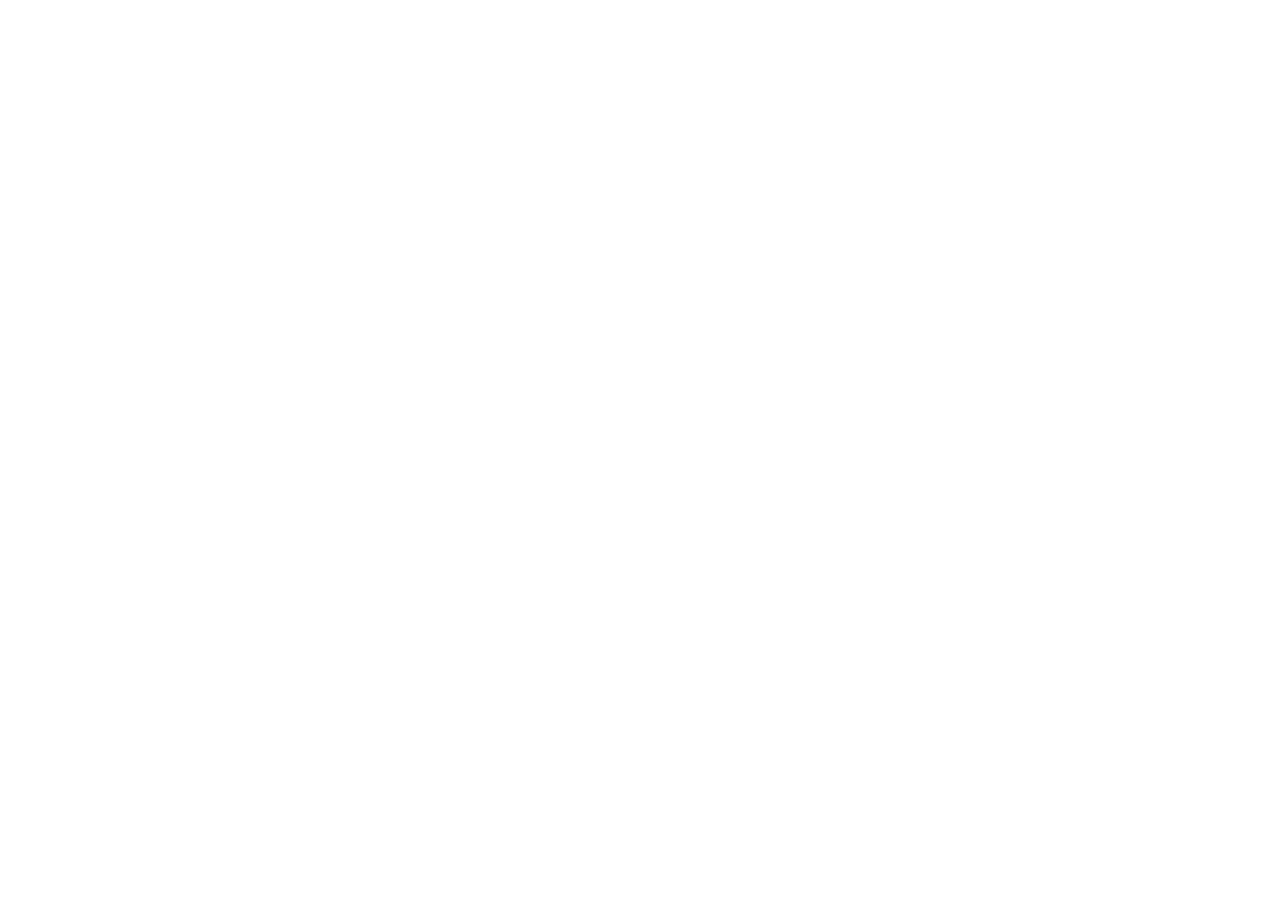
==== index.html @ 980681c2 "Главная добавлена" ====
<!DOCTYPE html>
<html lang="en">
<head>
    <meta charset="UTF-8">
    <meta name="viewport" content="width=device-width, initial-scale=1.0">
    <title>Document</title>
</head>
<body>
    
</body>
</html>
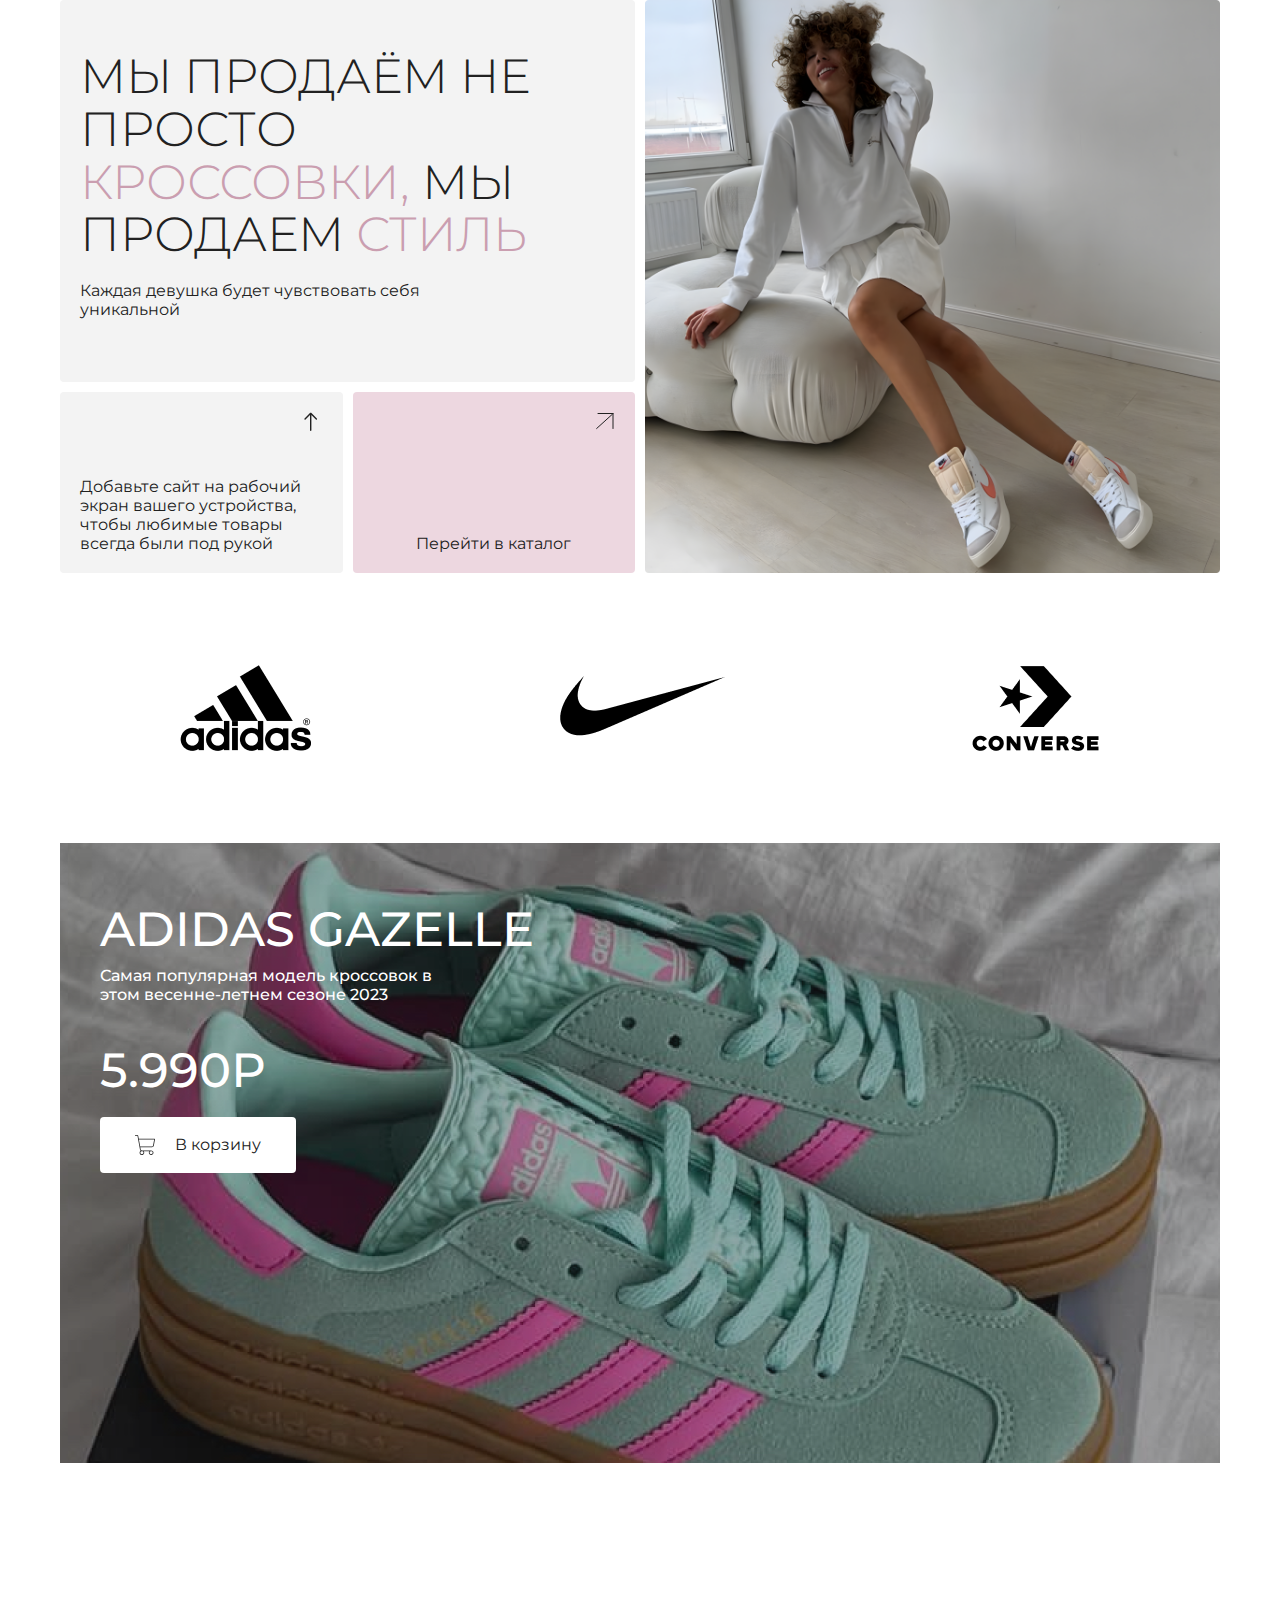
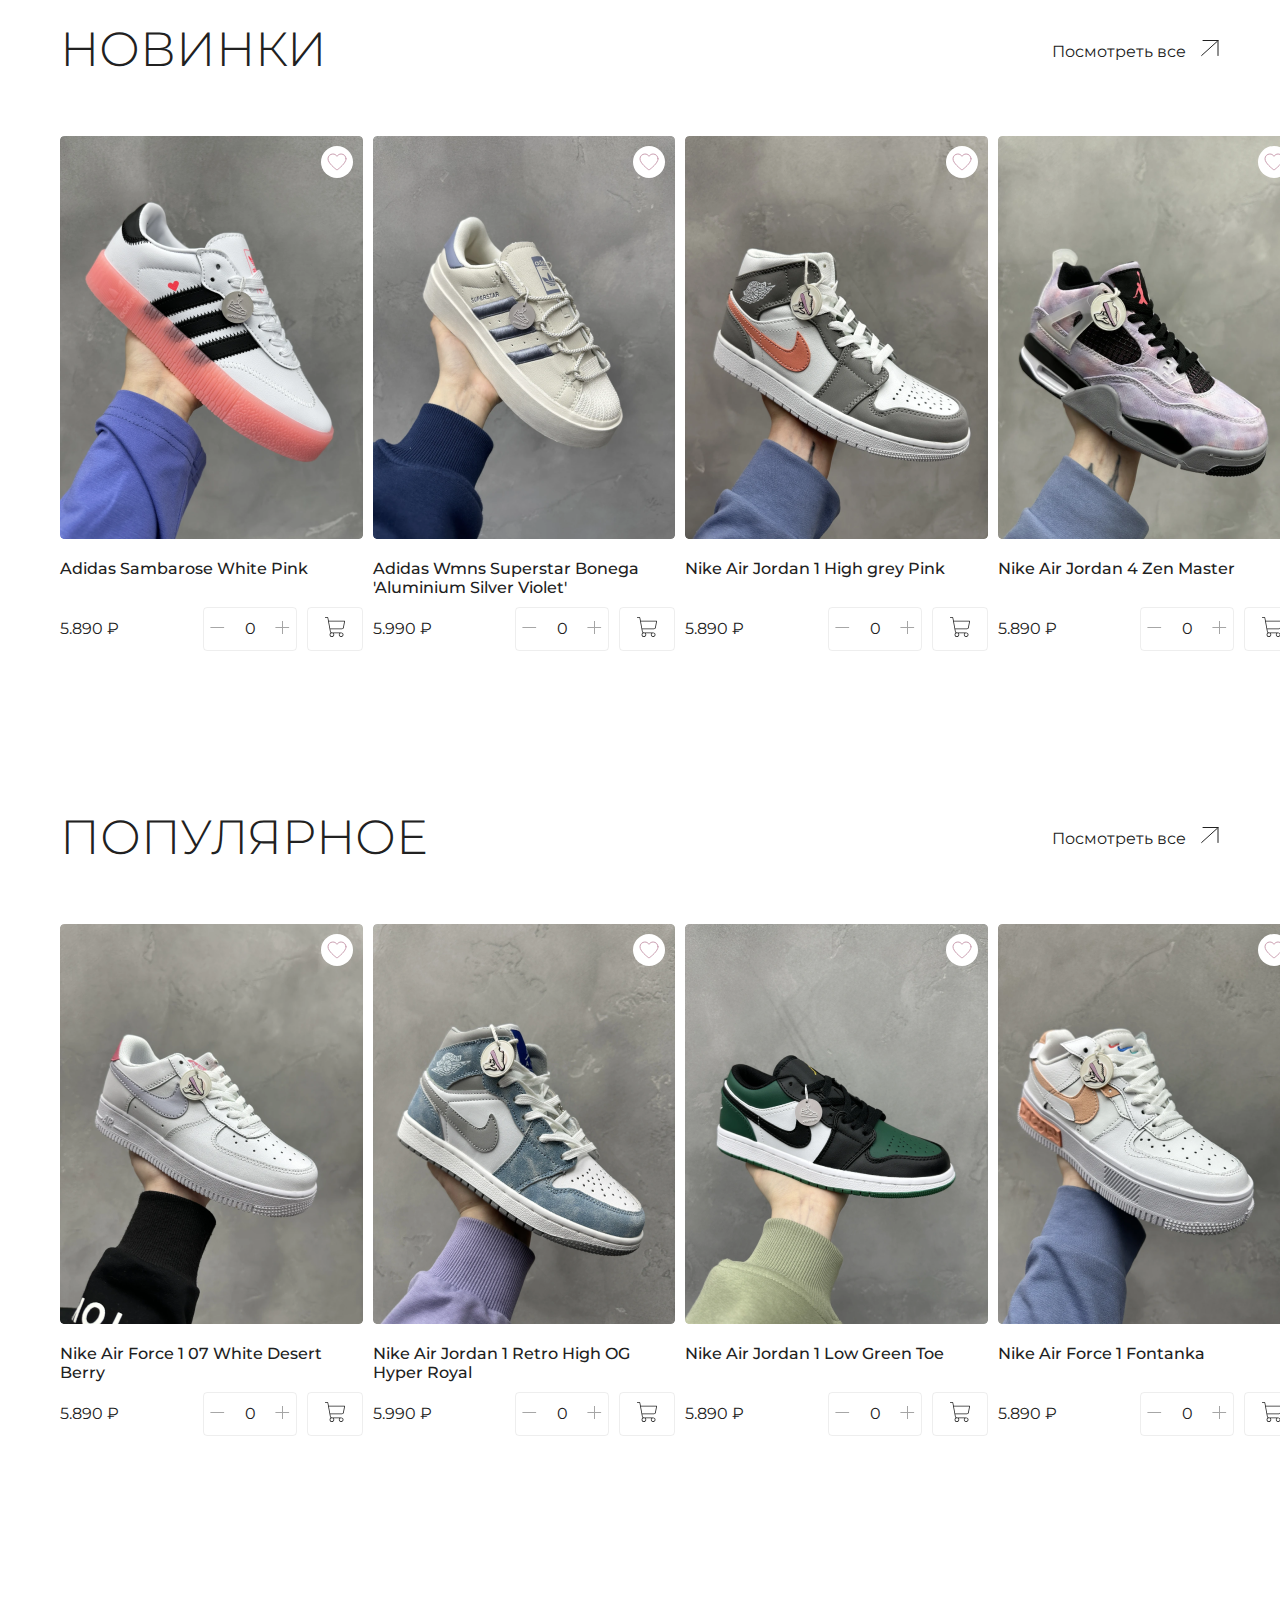
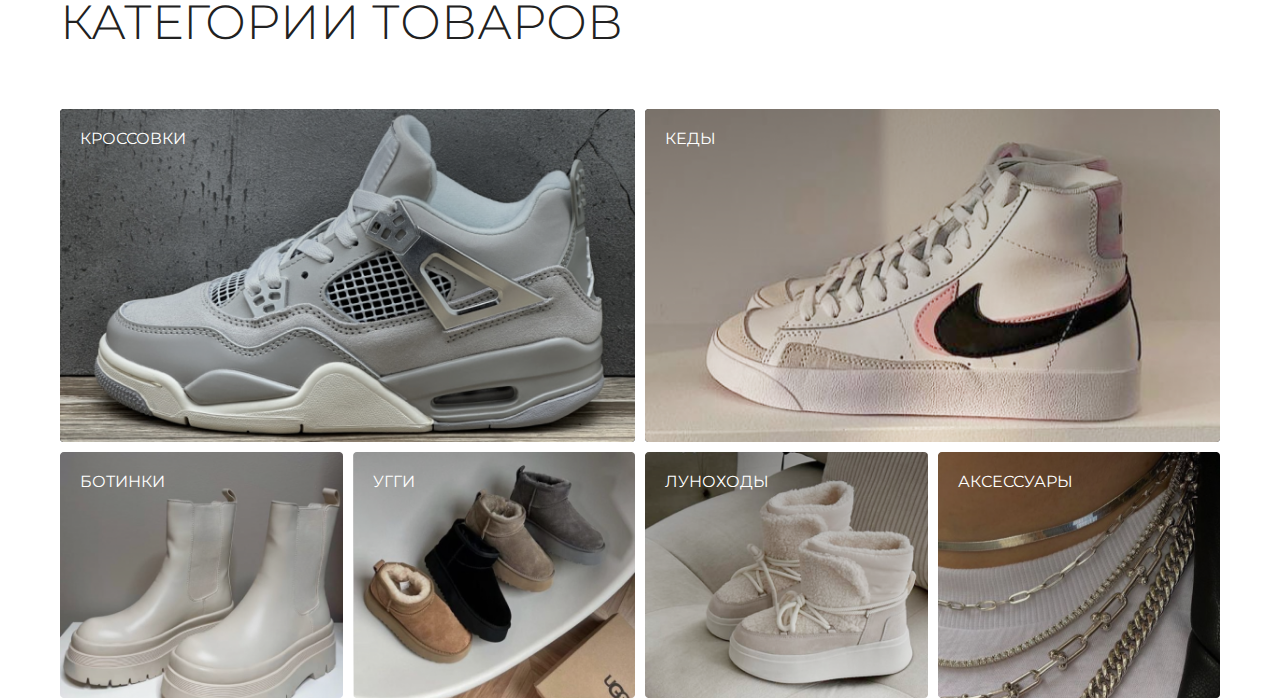
==== commit ff2cd1e9: "конец первого дня" ====
--- a/index.html
+++ b/index.html
@@ -1,11 +1,482 @@
 <!DOCTYPE html>
 <html lang="en">
-<head>
-    <meta charset="UTF-8">
-    <meta name="viewport" content="width=device-width, initial-scale=1.0">
-    <title>Document</title>
-</head>
-<body>
-    
-</body>
-</html>+   <head>
+      <meta charset="UTF-8" />
+      <meta name="viewport" content="width=device-width, initial-scale=1.0" />
+      <title>Document</title>
+      <link rel="stylesheet" href="./assets/css/style.css" />
+   </head>
+   <body>
+      <main>
+         <section class="offer">
+            <div class="offer__tiles container">
+            <div class="offer__tile offer__tile_text">
+               <h2 class="offer__title">
+                  Мы продаём не просто
+                  <span class="colorized">кроссовки,</span> мы продаем
+                  <span class="colorized">стиль</span>
+               </h2>
+               <p class="offer__text">
+                  Каждая девушка будет чувствовать себя <br>уникальной
+               </p>
+            </div>
+
+            <a
+               href="#"
+               class="offer__tile offer__button offer__tile_add-to-desk"
+            >
+               <svg
+                  xmlns="http://www.w3.org/2000/svg"
+                  width="23"
+                  height="23"
+                  viewBox="0 0 23 23"
+                  fill="none"
+               >
+                  <path
+                     d="M11.4168 3.08491V18.3748C11.4168 18.766 11.0997 19.0832 10.7085 19.0832C10.3173 19.0832 10.0002 18.766 10.0002 18.3748V3.08491L5.5427 7.54237C5.26608 7.81899 4.81758 7.81899 4.54096 7.54237C4.26434 7.26575 4.26434 6.81726 4.54096 6.54064L10.2076 0.87397C10.4843 0.597349 10.9327 0.597349 11.2094 0.87397L16.876 6.54064C17.1527 6.81726 17.1527 7.26575 16.876 7.54237C16.5994 7.81899 16.1509 7.81899 15.8743 7.54237L11.4168 3.08491Z"
+                     fill="#212121"
+                  />
+               </svg>
+               <span
+                  >Добавьте сайт на рабочий экран вашего устройства, чтобы
+                  любимые товары всегда были под рукой</span
+               >
+            </a>
+
+            <button class="offer__tile offer__button offer__tile_catalog btn">
+               <svg
+                  xmlns="http://www.w3.org/2000/svg"
+                  width="20"
+                  height="18"
+                  viewBox="0 0 20 18"
+                  fill="none"
+               >
+                  <path
+                     d="M3 1.5L18 1.5"
+                     stroke="#212121"
+                     stroke-linecap="round"
+                  />
+                  <path
+                     d="M18 16.5L18 1.5"
+                     stroke="#212121"
+                     stroke-linecap="round"
+                  />
+                  <path
+                     d="M1.64111 16.5L17.3589 2.2539"
+                     stroke="#212121"
+                     stroke-linecap="round"
+                  />
+               </svg>
+               <span>Перейти в каталог</span>
+            </button>
+
+            <div class="offer__tile offer__tile_img">
+               <img src="./assets/images/offer-img.png" alt="" />
+            </div>
+            </div>
+            <div class="offer__brands container">
+               <img class="offer__brand" src="./assets/images/brands/adidas.png" alt="">
+               <img class="offer__brand" src="./assets/images/brands/nike.png" alt="">
+               <img class="offer__brand" src="./assets/images/brands/converse.png" alt="">
+            </div>
+         </section>
+         <section class="product container">
+            <div class="product__content ">
+               <img class="product__bg" src="./assets/images/product-img.png" alt="">
+               <h2 class="product__title">adidas gazelle</h2>
+               <p class="product__text">Самая популярная модель кроссовок в<br> этом весенне-летнем сезоне 2023</p>
+               <h2 class="product__price">5.990р</h2>
+               <button class="btn btn_cart">
+                  <svg xmlns="http://www.w3.org/2000/svg" width="20" height="20" viewBox="0 0 20 20" fill="none">
+                     <path d="M19.9102 3.98417C19.8742 3.94089 19.829 3.90605 19.778 3.88213C19.727 3.8582 19.6714 3.84578 19.615 3.84573H3.78262L3.25571 0.947011C3.2073 0.681183 3.06711 0.440779 2.85959 0.267715C2.65206 0.0946508 2.39038 -9.39379e-05 2.12015 6.98901e-08H0.384608C0.282604 6.98901e-08 0.184777 0.0405175 0.112649 0.112639C0.0405211 0.18476 0 0.282578 0 0.384573C0 0.486568 0.0405211 0.584386 0.112649 0.656507C0.184777 0.728628 0.282604 0.769146 0.384608 0.769146H2.11535C2.20642 0.767661 2.29506 0.798541 2.36549 0.85629C2.43592 0.914038 2.48357 0.994906 2.49995 1.0845L4.95183 14.5734C5.03763 15.0424 5.29463 15.4628 5.67297 15.7531C5.27624 16.0087 4.96746 16.3799 4.78827 16.8165C4.60907 17.2532 4.56809 17.7342 4.67083 18.1949C4.77358 18.6555 5.01512 19.0735 5.36288 19.3926C5.71064 19.7117 6.14789 19.9165 6.61568 19.9794C7.08347 20.0423 7.55929 19.9602 7.97899 19.7443C8.39868 19.5284 8.74206 19.1889 8.96282 18.7718C9.18359 18.3546 9.27111 17.8798 9.2136 17.4114C9.15609 16.943 8.95631 16.5034 8.64119 16.1521H14.4353C14.083 16.5459 13.8766 17.0487 13.8505 17.5765C13.8244 18.1042 13.9803 18.625 14.292 19.0516C14.6038 19.4783 15.0526 19.785 15.5633 19.9206C16.0741 20.0561 16.6159 20.0123 17.0982 19.7964C17.5806 19.5805 17.9742 19.2056 18.2133 18.7344C18.4524 18.2631 18.5225 17.7241 18.4119 17.2074C18.3013 16.6907 18.0167 16.2276 17.6056 15.8956C17.1946 15.5635 16.682 15.3825 16.1536 15.3829H6.84315C6.57309 15.3828 6.31163 15.2879 6.10431 15.1149C5.89699 14.9418 5.75694 14.7016 5.70855 14.4359L5.32394 12.3063H16.9324C17.3828 12.3064 17.8189 12.1484 18.1647 11.8599C18.5105 11.5714 18.744 11.1707 18.8247 10.7277L19.9939 4.29953C20.0039 4.24404 20.0016 4.18704 19.9871 4.13254C19.9727 4.07804 19.9464 4.02739 19.9102 3.98417ZM8.46139 17.6904C8.46139 17.9946 8.37116 18.292 8.20211 18.545C8.03307 18.798 7.7928 18.9951 7.51168 19.1115C7.23057 19.228 6.92125 19.2584 6.62282 19.1991C6.32439 19.1397 6.05027 18.9932 5.83512 18.7781C5.61996 18.563 5.47344 18.2889 5.41408 17.9905C5.35472 17.6921 5.38518 17.3828 5.50162 17.1017C5.61806 16.8206 5.81525 16.5803 6.06824 16.4113C6.32124 16.2423 6.61868 16.1521 6.92295 16.1521C7.33097 16.1521 7.72228 16.3141 8.01079 16.6026C8.2993 16.8911 8.46139 17.2824 8.46139 17.6904ZM17.692 17.6904C17.692 17.9946 17.6018 18.292 17.4327 18.545C17.2637 18.798 17.0234 18.9951 16.7423 19.1115C16.4612 19.228 16.1518 19.2584 15.8534 19.1991C15.555 19.1397 15.2809 18.9932 15.0657 18.7781C14.8506 18.563 14.704 18.2889 14.6447 17.9905C14.5853 17.6921 14.6158 17.3828 14.7322 17.1017C14.8487 16.8206 15.0459 16.5803 15.2988 16.4113C15.5518 16.2423 15.8493 16.1521 16.1536 16.1521C16.5616 16.1521 16.9529 16.3141 17.2414 16.6026C17.5299 16.8911 17.692 17.2824 17.692 17.6904ZM18.0679 10.5902C18.0195 10.856 17.8793 11.0964 17.6718 11.2695C17.4643 11.4425 17.2026 11.5373 16.9324 11.5372H5.18068L3.92204 4.61487H19.1545L18.0679 10.5902Z" fill="#212121"/>
+                  </svg>
+                  <span>В корзину</span>
+               </button>
+            </div>
+         </section>
+         <section class="gallery container">
+            <div class="gallery__head">
+               <h2 class="gallery__title">Новинки</h2>
+
+               <a href="#" class="gallery__link">
+                  <span>Посмотреть все</span>
+                  <svg xmlns="http://www.w3.org/2000/svg" width="20" height="18" viewBox="0 0 20 18" fill="none">
+                     <path d="M3 1.5L18 1.5" stroke="#212121" stroke-linecap="round"/>
+                     <path d="M18 16.5L18 1.5" stroke="#212121" stroke-linecap="round"/>
+                     <path d="M1.64111 16.5L17.3589 2.2539" stroke="#212121" stroke-linecap="round"/>
+                  </svg>
+               </a>
+            </div>
+            <div class="cards">
+               <div class="card">
+                  <img class="card__img" src="./assets/images/shoes/adidas-sambarose-white-pink.png" alt="" class="gallety__img">
+                  <a href="#" class="card__name">Adidas Sambarose White Pink</a>
+                  <div class="card__info">
+                     <span class="card__price">5.890 ₽</span>
+                     <div class="card__options">
+                        <div class="add-to-cart">
+                           <button class="add-to-cart__minus">
+                              <svg xmlns="http://www.w3.org/2000/svg" width="15" height="13" viewBox="0 0 15 13" fill="none">
+                                 <g opacity="0.4">
+                                    <line x1="0.416504" y1="6.5" x2="14.1248" y2="6.5" stroke="#212121"/>
+                                    <!-- <line x1="7.5" y1="13" x2="7.5" y2="-2.18557e-08" stroke="#212121"/> -->
+                                 </g>
+                              </svg>
+                           </button>
+                           <span class="add-to-cart__counter">0</span>
+                           <button class="add-to-cart__plus">
+                              <svg xmlns="http://www.w3.org/2000/svg" width="15" height="13" viewBox="0 0 15 13" fill="none">
+                                 <g opacity="0.4">
+                                    <line x1="0.416504" y1="6.5" x2="14.1248" y2="6.5" stroke="#212121"/>
+                                    <line x1="7.5" y1="13" x2="7.5" y2="-2.18557e-08" stroke="#212121"/>
+                                 </g>
+                              </svg>
+                           </button>
+                        </div>
+                        <button class="card__cart">
+                           <svg xmlns="http://www.w3.org/2000/svg" width="20" height="20" viewBox="0 0 20 20" fill="none">
+                              <path d="M19.9102 3.98417C19.8742 3.94089 19.829 3.90605 19.778 3.88213C19.727 3.8582 19.6714 3.84578 19.615 3.84573H3.78262L3.25571 0.947011C3.2073 0.681183 3.06711 0.440779 2.85959 0.267715C2.65206 0.0946508 2.39038 -9.39379e-05 2.12015 6.98901e-08H0.384608C0.282604 6.98901e-08 0.184777 0.0405175 0.112649 0.112639C0.0405211 0.18476 0 0.282578 0 0.384573C0 0.486568 0.0405211 0.584386 0.112649 0.656507C0.184777 0.728628 0.282604 0.769146 0.384608 0.769146H2.11535C2.20642 0.767661 2.29506 0.798541 2.36549 0.85629C2.43592 0.914038 2.48357 0.994906 2.49995 1.0845L4.95183 14.5734C5.03763 15.0424 5.29463 15.4628 5.67297 15.7531C5.27624 16.0087 4.96746 16.3799 4.78827 16.8165C4.60907 17.2532 4.56809 17.7342 4.67083 18.1949C4.77358 18.6555 5.01512 19.0735 5.36288 19.3926C5.71064 19.7117 6.14789 19.9165 6.61568 19.9794C7.08347 20.0423 7.55929 19.9602 7.97899 19.7443C8.39868 19.5284 8.74206 19.1889 8.96282 18.7718C9.18359 18.3546 9.27111 17.8798 9.2136 17.4114C9.15609 16.943 8.95631 16.5034 8.64119 16.1521H14.4353C14.083 16.5459 13.8766 17.0487 13.8505 17.5765C13.8244 18.1042 13.9803 18.625 14.292 19.0516C14.6038 19.4783 15.0526 19.785 15.5633 19.9206C16.0741 20.0561 16.6159 20.0123 17.0982 19.7964C17.5806 19.5805 17.9742 19.2056 18.2133 18.7344C18.4524 18.2631 18.5225 17.7241 18.4119 17.2074C18.3013 16.6907 18.0167 16.2276 17.6056 15.8956C17.1946 15.5635 16.682 15.3825 16.1536 15.3829H6.84315C6.57309 15.3828 6.31163 15.2879 6.10431 15.1149C5.89699 14.9418 5.75694 14.7016 5.70855 14.4359L5.32394 12.3063H16.9324C17.3828 12.3064 17.8189 12.1484 18.1647 11.8599C18.5105 11.5714 18.744 11.1707 18.8247 10.7277L19.9939 4.29953C20.0039 4.24404 20.0016 4.18704 19.9871 4.13254C19.9727 4.07804 19.9464 4.02739 19.9102 3.98417ZM8.46139 17.6904C8.46139 17.9946 8.37116 18.292 8.20211 18.545C8.03307 18.798 7.7928 18.9951 7.51168 19.1115C7.23057 19.228 6.92125 19.2584 6.62282 19.1991C6.32439 19.1397 6.05027 18.9932 5.83512 18.7781C5.61996 18.563 5.47344 18.2889 5.41408 17.9905C5.35472 17.6921 5.38518 17.3828 5.50162 17.1017C5.61806 16.8206 5.81525 16.5803 6.06824 16.4113C6.32124 16.2423 6.61868 16.1521 6.92295 16.1521C7.33097 16.1521 7.72228 16.3141 8.01079 16.6026C8.2993 16.8911 8.46139 17.2824 8.46139 17.6904ZM17.692 17.6904C17.692 17.9946 17.6018 18.292 17.4327 18.545C17.2637 18.798 17.0234 18.9951 16.7423 19.1115C16.4612 19.228 16.1518 19.2584 15.8534 19.1991C15.555 19.1397 15.2809 18.9932 15.0657 18.7781C14.8506 18.563 14.704 18.2889 14.6447 17.9905C14.5853 17.6921 14.6158 17.3828 14.7322 17.1017C14.8487 16.8206 15.0459 16.5803 15.2988 16.4113C15.5518 16.2423 15.8493 16.1521 16.1536 16.1521C16.5616 16.1521 16.9529 16.3141 17.2414 16.6026C17.5299 16.8911 17.692 17.2824 17.692 17.6904ZM18.0679 10.5902C18.0195 10.856 17.8793 11.0964 17.6718 11.2695C17.4643 11.4425 17.2026 11.5373 16.9324 11.5372H5.18068L3.92204 4.61487H19.1545L18.0679 10.5902Z" fill="#212121"/>
+                           </svg>
+                        </button>
+                     </div>
+                  </div>
+                  <button class="card__favorite">
+                     <svg xmlns="http://www.w3.org/2000/svg" width="32" height="32" viewBox="0 0 32 32" fill="none">
+                        <circle cx="16" cy="16" r="16" fill="white"/>
+                        <path d="M25 12.7727C25 10.1369 22.8291 8 20.1509 8C18.3874 8 16.8488 8.92908 16 10.3141C15.1512 8.92955 13.6126 8 11.8491 8C9.1709 8.00047 7 10.1369 7 12.7727C7 13.375 7.11842 13.9493 7.32542 14.4798C8.92884 19.0189 16 24 16 24C16 24 23.0712 19.0189 24.6751 14.4798C24.8821 13.9493 25 13.375 25 12.7727Z" stroke="#CA9EB0" stroke-linecap="round" stroke-linejoin="round"/>
+                     </svg>
+                  </button>
+               </div>
+
+               <div class="card">
+                  <img class="card__img" src="./assets/images/shoes/adidas-wmns-superstar-bonega-aluminium-silver-violet.png" alt="" class="gallety__img">
+                  <a href="#" class="card__name">Adidas Wmns Superstar Bonega 'Aluminium Silver Violet'</a>
+                  <div class="card__info">
+                     <span class="card__price">5.990 ₽</span>
+                     <div class="card__options">
+                        <div class="add-to-cart">
+                           <button class="add-to-cart__minus">
+                              <svg xmlns="http://www.w3.org/2000/svg" width="15" height="13" viewBox="0 0 15 13" fill="none">
+                                 <g opacity="0.4">
+                                    <line x1="0.416504" y1="6.5" x2="14.1248" y2="6.5" stroke="#212121"/>
+                                    <!-- <line x1="7.5" y1="13" x2="7.5" y2="-2.18557e-08" stroke="#212121"/> -->
+                                 </g>
+                              </svg>
+                           </button>
+                           <span class="add-to-cart__counter">0</span>
+                           <button class="add-to-cart__plus">
+                              <svg xmlns="http://www.w3.org/2000/svg" width="15" height="13" viewBox="0 0 15 13" fill="none">
+                                 <g opacity="0.4">
+                                    <line x1="0.416504" y1="6.5" x2="14.1248" y2="6.5" stroke="#212121"/>
+                                    <line x1="7.5" y1="13" x2="7.5" y2="-2.18557e-08" stroke="#212121"/>
+                                 </g>
+                              </svg>
+                           </button>
+                        </div>
+                        <button class="card__cart">
+                           <svg xmlns="http://www.w3.org/2000/svg" width="20" height="20" viewBox="0 0 20 20" fill="none">
+                              <path d="M19.9102 3.98417C19.8742 3.94089 19.829 3.90605 19.778 3.88213C19.727 3.8582 19.6714 3.84578 19.615 3.84573H3.78262L3.25571 0.947011C3.2073 0.681183 3.06711 0.440779 2.85959 0.267715C2.65206 0.0946508 2.39038 -9.39379e-05 2.12015 6.98901e-08H0.384608C0.282604 6.98901e-08 0.184777 0.0405175 0.112649 0.112639C0.0405211 0.18476 0 0.282578 0 0.384573C0 0.486568 0.0405211 0.584386 0.112649 0.656507C0.184777 0.728628 0.282604 0.769146 0.384608 0.769146H2.11535C2.20642 0.767661 2.29506 0.798541 2.36549 0.85629C2.43592 0.914038 2.48357 0.994906 2.49995 1.0845L4.95183 14.5734C5.03763 15.0424 5.29463 15.4628 5.67297 15.7531C5.27624 16.0087 4.96746 16.3799 4.78827 16.8165C4.60907 17.2532 4.56809 17.7342 4.67083 18.1949C4.77358 18.6555 5.01512 19.0735 5.36288 19.3926C5.71064 19.7117 6.14789 19.9165 6.61568 19.9794C7.08347 20.0423 7.55929 19.9602 7.97899 19.7443C8.39868 19.5284 8.74206 19.1889 8.96282 18.7718C9.18359 18.3546 9.27111 17.8798 9.2136 17.4114C9.15609 16.943 8.95631 16.5034 8.64119 16.1521H14.4353C14.083 16.5459 13.8766 17.0487 13.8505 17.5765C13.8244 18.1042 13.9803 18.625 14.292 19.0516C14.6038 19.4783 15.0526 19.785 15.5633 19.9206C16.0741 20.0561 16.6159 20.0123 17.0982 19.7964C17.5806 19.5805 17.9742 19.2056 18.2133 18.7344C18.4524 18.2631 18.5225 17.7241 18.4119 17.2074C18.3013 16.6907 18.0167 16.2276 17.6056 15.8956C17.1946 15.5635 16.682 15.3825 16.1536 15.3829H6.84315C6.57309 15.3828 6.31163 15.2879 6.10431 15.1149C5.89699 14.9418 5.75694 14.7016 5.70855 14.4359L5.32394 12.3063H16.9324C17.3828 12.3064 17.8189 12.1484 18.1647 11.8599C18.5105 11.5714 18.744 11.1707 18.8247 10.7277L19.9939 4.29953C20.0039 4.24404 20.0016 4.18704 19.9871 4.13254C19.9727 4.07804 19.9464 4.02739 19.9102 3.98417ZM8.46139 17.6904C8.46139 17.9946 8.37116 18.292 8.20211 18.545C8.03307 18.798 7.7928 18.9951 7.51168 19.1115C7.23057 19.228 6.92125 19.2584 6.62282 19.1991C6.32439 19.1397 6.05027 18.9932 5.83512 18.7781C5.61996 18.563 5.47344 18.2889 5.41408 17.9905C5.35472 17.6921 5.38518 17.3828 5.50162 17.1017C5.61806 16.8206 5.81525 16.5803 6.06824 16.4113C6.32124 16.2423 6.61868 16.1521 6.92295 16.1521C7.33097 16.1521 7.72228 16.3141 8.01079 16.6026C8.2993 16.8911 8.46139 17.2824 8.46139 17.6904ZM17.692 17.6904C17.692 17.9946 17.6018 18.292 17.4327 18.545C17.2637 18.798 17.0234 18.9951 16.7423 19.1115C16.4612 19.228 16.1518 19.2584 15.8534 19.1991C15.555 19.1397 15.2809 18.9932 15.0657 18.7781C14.8506 18.563 14.704 18.2889 14.6447 17.9905C14.5853 17.6921 14.6158 17.3828 14.7322 17.1017C14.8487 16.8206 15.0459 16.5803 15.2988 16.4113C15.5518 16.2423 15.8493 16.1521 16.1536 16.1521C16.5616 16.1521 16.9529 16.3141 17.2414 16.6026C17.5299 16.8911 17.692 17.2824 17.692 17.6904ZM18.0679 10.5902C18.0195 10.856 17.8793 11.0964 17.6718 11.2695C17.4643 11.4425 17.2026 11.5373 16.9324 11.5372H5.18068L3.92204 4.61487H19.1545L18.0679 10.5902Z" fill="#212121"/>
+                           </svg>
+                        </button>
+                     </div>
+                  </div>
+                  <button class="card__favorite">
+                     <svg xmlns="http://www.w3.org/2000/svg" width="32" height="32" viewBox="0 0 32 32" fill="none">
+                        <circle cx="16" cy="16" r="16" fill="white"/>
+                        <path d="M25 12.7727C25 10.1369 22.8291 8 20.1509 8C18.3874 8 16.8488 8.92908 16 10.3141C15.1512 8.92955 13.6126 8 11.8491 8C9.1709 8.00047 7 10.1369 7 12.7727C7 13.375 7.11842 13.9493 7.32542 14.4798C8.92884 19.0189 16 24 16 24C16 24 23.0712 19.0189 24.6751 14.4798C24.8821 13.9493 25 13.375 25 12.7727Z" stroke="#CA9EB0" stroke-linecap="round" stroke-linejoin="round"/>
+                     </svg>
+                  </button>
+               </div>
+
+               <div class="card">
+                  <img class="card__img" src="./assets/images/shoes/nike-air-jordan-1-high-grey-pink.png" alt="" class="gallety__img">
+                  <a href="#" class="card__name">Nike Air Jordan 1 High grey Pink</a>
+                  <div class="card__info">
+                     <span class="card__price">5.890 ₽</span>
+                     <div class="card__options">
+                        <div class="add-to-cart">
+                           <button class="add-to-cart__minus">
+                              <svg xmlns="http://www.w3.org/2000/svg" width="15" height="13" viewBox="0 0 15 13" fill="none">
+                                 <g opacity="0.4">
+                                    <line x1="0.416504" y1="6.5" x2="14.1248" y2="6.5" stroke="#212121"/>
+                                    <!-- <line x1="7.5" y1="13" x2="7.5" y2="-2.18557e-08" stroke="#212121"/> -->
+                                 </g>
+                              </svg>
+                           </button>
+                           <span class="add-to-cart__counter">0</span>
+                           <button class="add-to-cart__plus">
+                              <svg xmlns="http://www.w3.org/2000/svg" width="15" height="13" viewBox="0 0 15 13" fill="none">
+                                 <g opacity="0.4">
+                                    <line x1="0.416504" y1="6.5" x2="14.1248" y2="6.5" stroke="#212121"/>
+                                    <line x1="7.5" y1="13" x2="7.5" y2="-2.18557e-08" stroke="#212121"/>
+                                 </g>
+                              </svg>
+                           </button>
+                        </div>
+                        <button class="card__cart">
+                           <svg xmlns="http://www.w3.org/2000/svg" width="20" height="20" viewBox="0 0 20 20" fill="none">
+                              <path d="M19.9102 3.98417C19.8742 3.94089 19.829 3.90605 19.778 3.88213C19.727 3.8582 19.6714 3.84578 19.615 3.84573H3.78262L3.25571 0.947011C3.2073 0.681183 3.06711 0.440779 2.85959 0.267715C2.65206 0.0946508 2.39038 -9.39379e-05 2.12015 6.98901e-08H0.384608C0.282604 6.98901e-08 0.184777 0.0405175 0.112649 0.112639C0.0405211 0.18476 0 0.282578 0 0.384573C0 0.486568 0.0405211 0.584386 0.112649 0.656507C0.184777 0.728628 0.282604 0.769146 0.384608 0.769146H2.11535C2.20642 0.767661 2.29506 0.798541 2.36549 0.85629C2.43592 0.914038 2.48357 0.994906 2.49995 1.0845L4.95183 14.5734C5.03763 15.0424 5.29463 15.4628 5.67297 15.7531C5.27624 16.0087 4.96746 16.3799 4.78827 16.8165C4.60907 17.2532 4.56809 17.7342 4.67083 18.1949C4.77358 18.6555 5.01512 19.0735 5.36288 19.3926C5.71064 19.7117 6.14789 19.9165 6.61568 19.9794C7.08347 20.0423 7.55929 19.9602 7.97899 19.7443C8.39868 19.5284 8.74206 19.1889 8.96282 18.7718C9.18359 18.3546 9.27111 17.8798 9.2136 17.4114C9.15609 16.943 8.95631 16.5034 8.64119 16.1521H14.4353C14.083 16.5459 13.8766 17.0487 13.8505 17.5765C13.8244 18.1042 13.9803 18.625 14.292 19.0516C14.6038 19.4783 15.0526 19.785 15.5633 19.9206C16.0741 20.0561 16.6159 20.0123 17.0982 19.7964C17.5806 19.5805 17.9742 19.2056 18.2133 18.7344C18.4524 18.2631 18.5225 17.7241 18.4119 17.2074C18.3013 16.6907 18.0167 16.2276 17.6056 15.8956C17.1946 15.5635 16.682 15.3825 16.1536 15.3829H6.84315C6.57309 15.3828 6.31163 15.2879 6.10431 15.1149C5.89699 14.9418 5.75694 14.7016 5.70855 14.4359L5.32394 12.3063H16.9324C17.3828 12.3064 17.8189 12.1484 18.1647 11.8599C18.5105 11.5714 18.744 11.1707 18.8247 10.7277L19.9939 4.29953C20.0039 4.24404 20.0016 4.18704 19.9871 4.13254C19.9727 4.07804 19.9464 4.02739 19.9102 3.98417ZM8.46139 17.6904C8.46139 17.9946 8.37116 18.292 8.20211 18.545C8.03307 18.798 7.7928 18.9951 7.51168 19.1115C7.23057 19.228 6.92125 19.2584 6.62282 19.1991C6.32439 19.1397 6.05027 18.9932 5.83512 18.7781C5.61996 18.563 5.47344 18.2889 5.41408 17.9905C5.35472 17.6921 5.38518 17.3828 5.50162 17.1017C5.61806 16.8206 5.81525 16.5803 6.06824 16.4113C6.32124 16.2423 6.61868 16.1521 6.92295 16.1521C7.33097 16.1521 7.72228 16.3141 8.01079 16.6026C8.2993 16.8911 8.46139 17.2824 8.46139 17.6904ZM17.692 17.6904C17.692 17.9946 17.6018 18.292 17.4327 18.545C17.2637 18.798 17.0234 18.9951 16.7423 19.1115C16.4612 19.228 16.1518 19.2584 15.8534 19.1991C15.555 19.1397 15.2809 18.9932 15.0657 18.7781C14.8506 18.563 14.704 18.2889 14.6447 17.9905C14.5853 17.6921 14.6158 17.3828 14.7322 17.1017C14.8487 16.8206 15.0459 16.5803 15.2988 16.4113C15.5518 16.2423 15.8493 16.1521 16.1536 16.1521C16.5616 16.1521 16.9529 16.3141 17.2414 16.6026C17.5299 16.8911 17.692 17.2824 17.692 17.6904ZM18.0679 10.5902C18.0195 10.856 17.8793 11.0964 17.6718 11.2695C17.4643 11.4425 17.2026 11.5373 16.9324 11.5372H5.18068L3.92204 4.61487H19.1545L18.0679 10.5902Z" fill="#212121"/>
+                           </svg>
+                        </button>
+                     </div>
+                  </div>
+                  <button class="card__favorite">
+                     <svg xmlns="http://www.w3.org/2000/svg" width="32" height="32" viewBox="0 0 32 32" fill="none">
+                        <circle cx="16" cy="16" r="16" fill="white"/>
+                        <path d="M25 12.7727C25 10.1369 22.8291 8 20.1509 8C18.3874 8 16.8488 8.92908 16 10.3141C15.1512 8.92955 13.6126 8 11.8491 8C9.1709 8.00047 7 10.1369 7 12.7727C7 13.375 7.11842 13.9493 7.32542 14.4798C8.92884 19.0189 16 24 16 24C16 24 23.0712 19.0189 24.6751 14.4798C24.8821 13.9493 25 13.375 25 12.7727Z" stroke="#CA9EB0" stroke-linecap="round" stroke-linejoin="round"/>
+                     </svg>
+                  </button>
+               </div>
+
+               <div class="card">
+                  <img class="card__img" src="./assets/images/shoes/nike-ait-jordan-4-zen-master.png" alt="" class="gallety__img">
+                  <a href class="card__name">Nike Air Jordan 4 Zen Master</a>
+                  <div class="card__info">
+                     <span class="card__price">5.890 ₽</span>
+                     <div class="card__options">
+                        <div class="add-to-cart">
+                           <button class="add-to-cart__minus">
+                              <svg xmlns="http://www.w3.org/2000/svg" width="15" height="13" viewBox="0 0 15 13" fill="none">
+                                 <g opacity="0.4">
+                                    <line x1="0.416504" y1="6.5" x2="14.1248" y2="6.5" stroke="#212121"/>
+                                    <!-- <line x1="7.5" y1="13" x2="7.5" y2="-2.18557e-08" stroke="#212121"/> -->
+                                 </g>
+                              </svg>
+                           </button>
+                           <span class="add-to-cart__counter">0</span>
+                           <button class="add-to-cart__plus">
+                              <svg xmlns="http://www.w3.org/2000/svg" width="15" height="13" viewBox="0 0 15 13" fill="none">
+                                 <g opacity="0.4">
+                                    <line x1="0.416504" y1="6.5" x2="14.1248" y2="6.5" stroke="#212121"/>
+                                    <line x1="7.5" y1="13" x2="7.5" y2="-2.18557e-08" stroke="#212121"/>
+                                 </g>
+                              </svg>
+                           </button>
+                        </div>
+                        <button class="card__cart">
+                           <svg xmlns="http://www.w3.org/2000/svg" width="20" height="20" viewBox="0 0 20 20" fill="none">
+                              <path d="M19.9102 3.98417C19.8742 3.94089 19.829 3.90605 19.778 3.88213C19.727 3.8582 19.6714 3.84578 19.615 3.84573H3.78262L3.25571 0.947011C3.2073 0.681183 3.06711 0.440779 2.85959 0.267715C2.65206 0.0946508 2.39038 -9.39379e-05 2.12015 6.98901e-08H0.384608C0.282604 6.98901e-08 0.184777 0.0405175 0.112649 0.112639C0.0405211 0.18476 0 0.282578 0 0.384573C0 0.486568 0.0405211 0.584386 0.112649 0.656507C0.184777 0.728628 0.282604 0.769146 0.384608 0.769146H2.11535C2.20642 0.767661 2.29506 0.798541 2.36549 0.85629C2.43592 0.914038 2.48357 0.994906 2.49995 1.0845L4.95183 14.5734C5.03763 15.0424 5.29463 15.4628 5.67297 15.7531C5.27624 16.0087 4.96746 16.3799 4.78827 16.8165C4.60907 17.2532 4.56809 17.7342 4.67083 18.1949C4.77358 18.6555 5.01512 19.0735 5.36288 19.3926C5.71064 19.7117 6.14789 19.9165 6.61568 19.9794C7.08347 20.0423 7.55929 19.9602 7.97899 19.7443C8.39868 19.5284 8.74206 19.1889 8.96282 18.7718C9.18359 18.3546 9.27111 17.8798 9.2136 17.4114C9.15609 16.943 8.95631 16.5034 8.64119 16.1521H14.4353C14.083 16.5459 13.8766 17.0487 13.8505 17.5765C13.8244 18.1042 13.9803 18.625 14.292 19.0516C14.6038 19.4783 15.0526 19.785 15.5633 19.9206C16.0741 20.0561 16.6159 20.0123 17.0982 19.7964C17.5806 19.5805 17.9742 19.2056 18.2133 18.7344C18.4524 18.2631 18.5225 17.7241 18.4119 17.2074C18.3013 16.6907 18.0167 16.2276 17.6056 15.8956C17.1946 15.5635 16.682 15.3825 16.1536 15.3829H6.84315C6.57309 15.3828 6.31163 15.2879 6.10431 15.1149C5.89699 14.9418 5.75694 14.7016 5.70855 14.4359L5.32394 12.3063H16.9324C17.3828 12.3064 17.8189 12.1484 18.1647 11.8599C18.5105 11.5714 18.744 11.1707 18.8247 10.7277L19.9939 4.29953C20.0039 4.24404 20.0016 4.18704 19.9871 4.13254C19.9727 4.07804 19.9464 4.02739 19.9102 3.98417ZM8.46139 17.6904C8.46139 17.9946 8.37116 18.292 8.20211 18.545C8.03307 18.798 7.7928 18.9951 7.51168 19.1115C7.23057 19.228 6.92125 19.2584 6.62282 19.1991C6.32439 19.1397 6.05027 18.9932 5.83512 18.7781C5.61996 18.563 5.47344 18.2889 5.41408 17.9905C5.35472 17.6921 5.38518 17.3828 5.50162 17.1017C5.61806 16.8206 5.81525 16.5803 6.06824 16.4113C6.32124 16.2423 6.61868 16.1521 6.92295 16.1521C7.33097 16.1521 7.72228 16.3141 8.01079 16.6026C8.2993 16.8911 8.46139 17.2824 8.46139 17.6904ZM17.692 17.6904C17.692 17.9946 17.6018 18.292 17.4327 18.545C17.2637 18.798 17.0234 18.9951 16.7423 19.1115C16.4612 19.228 16.1518 19.2584 15.8534 19.1991C15.555 19.1397 15.2809 18.9932 15.0657 18.7781C14.8506 18.563 14.704 18.2889 14.6447 17.9905C14.5853 17.6921 14.6158 17.3828 14.7322 17.1017C14.8487 16.8206 15.0459 16.5803 15.2988 16.4113C15.5518 16.2423 15.8493 16.1521 16.1536 16.1521C16.5616 16.1521 16.9529 16.3141 17.2414 16.6026C17.5299 16.8911 17.692 17.2824 17.692 17.6904ZM18.0679 10.5902C18.0195 10.856 17.8793 11.0964 17.6718 11.2695C17.4643 11.4425 17.2026 11.5373 16.9324 11.5372H5.18068L3.92204 4.61487H19.1545L18.0679 10.5902Z" fill="#212121"/>
+                           </svg>
+                        </button>
+                     </div>
+                  </div>
+                  <button class="card__favorite">
+                     <svg xmlns="http://www.w3.org/2000/svg" width="32" height="32" viewBox="0 0 32 32" fill="none">
+                        <circle cx="16" cy="16" r="16" fill="white"/>
+                        <path d="M25 12.7727C25 10.1369 22.8291 8 20.1509 8C18.3874 8 16.8488 8.92908 16 10.3141C15.1512 8.92955 13.6126 8 11.8491 8C9.1709 8.00047 7 10.1369 7 12.7727C7 13.375 7.11842 13.9493 7.32542 14.4798C8.92884 19.0189 16 24 16 24C16 24 23.0712 19.0189 24.6751 14.4798C24.8821 13.9493 25 13.375 25 12.7727Z" stroke="#CA9EB0" stroke-linecap="round" stroke-linejoin="round"/>
+                     </svg>
+                  </button>
+               </div>
+            </div>
+         </section>
+
+         <section class="gallery container">
+            <div class="gallery__head">
+               <h2 class="gallery__title">Популярное</h2>
+
+               <a href="#" class="gallery__link">
+                  <span>Посмотреть все</span>
+                  <svg xmlns="http://www.w3.org/2000/svg" width="20" height="18" viewBox="0 0 20 18" fill="none">
+                     <path d="M3 1.5L18 1.5" stroke="#212121" stroke-linecap="round"/>
+                     <path d="M18 16.5L18 1.5" stroke="#212121" stroke-linecap="round"/>
+                     <path d="M1.64111 16.5L17.3589 2.2539" stroke="#212121" stroke-linecap="round"/>
+                  </svg>
+               </a>
+            </div>
+            <div class="cards">
+               <div class="card">
+                  <img class="card__img" src="./assets/images/shoes/nike-air-force-1-07-white-desert-berry.png" alt="" class="gallety__img">
+                  <a href="#" class="card__name">Nike Air Force 1 07 White Desert Berry</a>
+                  <div class="card__info">
+                     <span class="card__price">5.890 ₽</span>
+                     <div class="card__options">
+                        <div class="add-to-cart">
+                           <button class="add-to-cart__minus">
+                              <svg xmlns="http://www.w3.org/2000/svg" width="15" height="13" viewBox="0 0 15 13" fill="none">
+                                 <g opacity="0.4">
+                                    <line x1="0.416504" y1="6.5" x2="14.1248" y2="6.5" stroke="#212121"/>
+                                    <!-- <line x1="7.5" y1="13" x2="7.5" y2="-2.18557e-08" stroke="#212121"/> -->
+                                 </g>
+                              </svg>
+                           </button>
+                           <span class="add-to-cart__counter">0</span>
+                           <button class="add-to-cart__plus">
+                              <svg xmlns="http://www.w3.org/2000/svg" width="15" height="13" viewBox="0 0 15 13" fill="none">
+                                 <g opacity="0.4">
+                                    <line x1="0.416504" y1="6.5" x2="14.1248" y2="6.5" stroke="#212121"/>
+                                    <line x1="7.5" y1="13" x2="7.5" y2="-2.18557e-08" stroke="#212121"/>
+                                 </g>
+                              </svg>
+                           </button>
+                        </div>
+                        <button class="card__cart">
+                           <svg xmlns="http://www.w3.org/2000/svg" width="20" height="20" viewBox="0 0 20 20" fill="none">
+                              <path d="M19.9102 3.98417C19.8742 3.94089 19.829 3.90605 19.778 3.88213C19.727 3.8582 19.6714 3.84578 19.615 3.84573H3.78262L3.25571 0.947011C3.2073 0.681183 3.06711 0.440779 2.85959 0.267715C2.65206 0.0946508 2.39038 -9.39379e-05 2.12015 6.98901e-08H0.384608C0.282604 6.98901e-08 0.184777 0.0405175 0.112649 0.112639C0.0405211 0.18476 0 0.282578 0 0.384573C0 0.486568 0.0405211 0.584386 0.112649 0.656507C0.184777 0.728628 0.282604 0.769146 0.384608 0.769146H2.11535C2.20642 0.767661 2.29506 0.798541 2.36549 0.85629C2.43592 0.914038 2.48357 0.994906 2.49995 1.0845L4.95183 14.5734C5.03763 15.0424 5.29463 15.4628 5.67297 15.7531C5.27624 16.0087 4.96746 16.3799 4.78827 16.8165C4.60907 17.2532 4.56809 17.7342 4.67083 18.1949C4.77358 18.6555 5.01512 19.0735 5.36288 19.3926C5.71064 19.7117 6.14789 19.9165 6.61568 19.9794C7.08347 20.0423 7.55929 19.9602 7.97899 19.7443C8.39868 19.5284 8.74206 19.1889 8.96282 18.7718C9.18359 18.3546 9.27111 17.8798 9.2136 17.4114C9.15609 16.943 8.95631 16.5034 8.64119 16.1521H14.4353C14.083 16.5459 13.8766 17.0487 13.8505 17.5765C13.8244 18.1042 13.9803 18.625 14.292 19.0516C14.6038 19.4783 15.0526 19.785 15.5633 19.9206C16.0741 20.0561 16.6159 20.0123 17.0982 19.7964C17.5806 19.5805 17.9742 19.2056 18.2133 18.7344C18.4524 18.2631 18.5225 17.7241 18.4119 17.2074C18.3013 16.6907 18.0167 16.2276 17.6056 15.8956C17.1946 15.5635 16.682 15.3825 16.1536 15.3829H6.84315C6.57309 15.3828 6.31163 15.2879 6.10431 15.1149C5.89699 14.9418 5.75694 14.7016 5.70855 14.4359L5.32394 12.3063H16.9324C17.3828 12.3064 17.8189 12.1484 18.1647 11.8599C18.5105 11.5714 18.744 11.1707 18.8247 10.7277L19.9939 4.29953C20.0039 4.24404 20.0016 4.18704 19.9871 4.13254C19.9727 4.07804 19.9464 4.02739 19.9102 3.98417ZM8.46139 17.6904C8.46139 17.9946 8.37116 18.292 8.20211 18.545C8.03307 18.798 7.7928 18.9951 7.51168 19.1115C7.23057 19.228 6.92125 19.2584 6.62282 19.1991C6.32439 19.1397 6.05027 18.9932 5.83512 18.7781C5.61996 18.563 5.47344 18.2889 5.41408 17.9905C5.35472 17.6921 5.38518 17.3828 5.50162 17.1017C5.61806 16.8206 5.81525 16.5803 6.06824 16.4113C6.32124 16.2423 6.61868 16.1521 6.92295 16.1521C7.33097 16.1521 7.72228 16.3141 8.01079 16.6026C8.2993 16.8911 8.46139 17.2824 8.46139 17.6904ZM17.692 17.6904C17.692 17.9946 17.6018 18.292 17.4327 18.545C17.2637 18.798 17.0234 18.9951 16.7423 19.1115C16.4612 19.228 16.1518 19.2584 15.8534 19.1991C15.555 19.1397 15.2809 18.9932 15.0657 18.7781C14.8506 18.563 14.704 18.2889 14.6447 17.9905C14.5853 17.6921 14.6158 17.3828 14.7322 17.1017C14.8487 16.8206 15.0459 16.5803 15.2988 16.4113C15.5518 16.2423 15.8493 16.1521 16.1536 16.1521C16.5616 16.1521 16.9529 16.3141 17.2414 16.6026C17.5299 16.8911 17.692 17.2824 17.692 17.6904ZM18.0679 10.5902C18.0195 10.856 17.8793 11.0964 17.6718 11.2695C17.4643 11.4425 17.2026 11.5373 16.9324 11.5372H5.18068L3.92204 4.61487H19.1545L18.0679 10.5902Z" fill="#212121"/>
+                           </svg>
+                        </button>
+                     </div>
+                  </div>
+                  <button class="card__favorite">
+                     <svg xmlns="http://www.w3.org/2000/svg" width="32" height="32" viewBox="0 0 32 32" fill="none">
+                        <circle cx="16" cy="16" r="16" fill="white"/>
+                        <path d="M25 12.7727C25 10.1369 22.8291 8 20.1509 8C18.3874 8 16.8488 8.92908 16 10.3141C15.1512 8.92955 13.6126 8 11.8491 8C9.1709 8.00047 7 10.1369 7 12.7727C7 13.375 7.11842 13.9493 7.32542 14.4798C8.92884 19.0189 16 24 16 24C16 24 23.0712 19.0189 24.6751 14.4798C24.8821 13.9493 25 13.375 25 12.7727Z" stroke="#CA9EB0" stroke-linecap="round" stroke-linejoin="round"/>
+                     </svg>
+                  </button>
+               </div>
+
+               <div class="card">
+                  <img class="card__img" src="./assets/images/shoes/nike-air-jordan-1-retro-high-og-hyper-royal.png" alt="" class="gallety__img">
+                  <a href="#" class="card__name">Nike Air Jordan 1 Retro High OG Hyper Royal</a>
+                  <div class="card__info">
+                     <span class="card__price">5.990 ₽</span>
+                     <div class="card__options">
+                        <div class="add-to-cart">
+                           <button class="add-to-cart__minus">
+                              <svg xmlns="http://www.w3.org/2000/svg" width="15" height="13" viewBox="0 0 15 13" fill="none">
+                                 <g opacity="0.4">
+                                    <line x1="0.416504" y1="6.5" x2="14.1248" y2="6.5" stroke="#212121"/>
+                                    <!-- <line x1="7.5" y1="13" x2="7.5" y2="-2.18557e-08" stroke="#212121"/> -->
+                                 </g>
+                              </svg>
+                           </button>
+                           <span class="add-to-cart__counter">0</span>
+                           <button class="add-to-cart__plus">
+                              <svg xmlns="http://www.w3.org/2000/svg" width="15" height="13" viewBox="0 0 15 13" fill="none">
+                                 <g opacity="0.4">
+                                    <line x1="0.416504" y1="6.5" x2="14.1248" y2="6.5" stroke="#212121"/>
+                                    <line x1="7.5" y1="13" x2="7.5" y2="-2.18557e-08" stroke="#212121"/>
+                                 </g>
+                              </svg>
+                           </button>
+                        </div>
+                        <button class="card__cart">
+                           <svg xmlns="http://www.w3.org/2000/svg" width="20" height="20" viewBox="0 0 20 20" fill="none">
+                              <path d="M19.9102 3.98417C19.8742 3.94089 19.829 3.90605 19.778 3.88213C19.727 3.8582 19.6714 3.84578 19.615 3.84573H3.78262L3.25571 0.947011C3.2073 0.681183 3.06711 0.440779 2.85959 0.267715C2.65206 0.0946508 2.39038 -9.39379e-05 2.12015 6.98901e-08H0.384608C0.282604 6.98901e-08 0.184777 0.0405175 0.112649 0.112639C0.0405211 0.18476 0 0.282578 0 0.384573C0 0.486568 0.0405211 0.584386 0.112649 0.656507C0.184777 0.728628 0.282604 0.769146 0.384608 0.769146H2.11535C2.20642 0.767661 2.29506 0.798541 2.36549 0.85629C2.43592 0.914038 2.48357 0.994906 2.49995 1.0845L4.95183 14.5734C5.03763 15.0424 5.29463 15.4628 5.67297 15.7531C5.27624 16.0087 4.96746 16.3799 4.78827 16.8165C4.60907 17.2532 4.56809 17.7342 4.67083 18.1949C4.77358 18.6555 5.01512 19.0735 5.36288 19.3926C5.71064 19.7117 6.14789 19.9165 6.61568 19.9794C7.08347 20.0423 7.55929 19.9602 7.97899 19.7443C8.39868 19.5284 8.74206 19.1889 8.96282 18.7718C9.18359 18.3546 9.27111 17.8798 9.2136 17.4114C9.15609 16.943 8.95631 16.5034 8.64119 16.1521H14.4353C14.083 16.5459 13.8766 17.0487 13.8505 17.5765C13.8244 18.1042 13.9803 18.625 14.292 19.0516C14.6038 19.4783 15.0526 19.785 15.5633 19.9206C16.0741 20.0561 16.6159 20.0123 17.0982 19.7964C17.5806 19.5805 17.9742 19.2056 18.2133 18.7344C18.4524 18.2631 18.5225 17.7241 18.4119 17.2074C18.3013 16.6907 18.0167 16.2276 17.6056 15.8956C17.1946 15.5635 16.682 15.3825 16.1536 15.3829H6.84315C6.57309 15.3828 6.31163 15.2879 6.10431 15.1149C5.89699 14.9418 5.75694 14.7016 5.70855 14.4359L5.32394 12.3063H16.9324C17.3828 12.3064 17.8189 12.1484 18.1647 11.8599C18.5105 11.5714 18.744 11.1707 18.8247 10.7277L19.9939 4.29953C20.0039 4.24404 20.0016 4.18704 19.9871 4.13254C19.9727 4.07804 19.9464 4.02739 19.9102 3.98417ZM8.46139 17.6904C8.46139 17.9946 8.37116 18.292 8.20211 18.545C8.03307 18.798 7.7928 18.9951 7.51168 19.1115C7.23057 19.228 6.92125 19.2584 6.62282 19.1991C6.32439 19.1397 6.05027 18.9932 5.83512 18.7781C5.61996 18.563 5.47344 18.2889 5.41408 17.9905C5.35472 17.6921 5.38518 17.3828 5.50162 17.1017C5.61806 16.8206 5.81525 16.5803 6.06824 16.4113C6.32124 16.2423 6.61868 16.1521 6.92295 16.1521C7.33097 16.1521 7.72228 16.3141 8.01079 16.6026C8.2993 16.8911 8.46139 17.2824 8.46139 17.6904ZM17.692 17.6904C17.692 17.9946 17.6018 18.292 17.4327 18.545C17.2637 18.798 17.0234 18.9951 16.7423 19.1115C16.4612 19.228 16.1518 19.2584 15.8534 19.1991C15.555 19.1397 15.2809 18.9932 15.0657 18.7781C14.8506 18.563 14.704 18.2889 14.6447 17.9905C14.5853 17.6921 14.6158 17.3828 14.7322 17.1017C14.8487 16.8206 15.0459 16.5803 15.2988 16.4113C15.5518 16.2423 15.8493 16.1521 16.1536 16.1521C16.5616 16.1521 16.9529 16.3141 17.2414 16.6026C17.5299 16.8911 17.692 17.2824 17.692 17.6904ZM18.0679 10.5902C18.0195 10.856 17.8793 11.0964 17.6718 11.2695C17.4643 11.4425 17.2026 11.5373 16.9324 11.5372H5.18068L3.92204 4.61487H19.1545L18.0679 10.5902Z" fill="#212121"/>
+                           </svg>
+                        </button>
+                     </div>
+                  </div>
+                  <button class="card__favorite">
+                     <svg xmlns="http://www.w3.org/2000/svg" width="32" height="32" viewBox="0 0 32 32" fill="none">
+                        <circle cx="16" cy="16" r="16" fill="white"/>
+                        <path d="M25 12.7727C25 10.1369 22.8291 8 20.1509 8C18.3874 8 16.8488 8.92908 16 10.3141C15.1512 8.92955 13.6126 8 11.8491 8C9.1709 8.00047 7 10.1369 7 12.7727C7 13.375 7.11842 13.9493 7.32542 14.4798C8.92884 19.0189 16 24 16 24C16 24 23.0712 19.0189 24.6751 14.4798C24.8821 13.9493 25 13.375 25 12.7727Z" stroke="#CA9EB0" stroke-linecap="round" stroke-linejoin="round"/>
+                     </svg>
+                  </button>
+               </div>
+
+               <div class="card">
+                  <img class="card__img" src="./assets/images/shoes/nike-air-jordan-1-low-green-toe.png" alt="" class="gallety__img">
+                  <a href="#" class="card__name">Nike Air Jordan 1 Low Green Toe</a>
+                  <div class="card__info">
+                     <span class="card__price">5.890 ₽</span>
+                     <div class="card__options">
+                        <div class="add-to-cart">
+                           <button class="add-to-cart__minus">
+                              <svg xmlns="http://www.w3.org/2000/svg" width="15" height="13" viewBox="0 0 15 13" fill="none">
+                                 <g opacity="0.4">
+                                    <line x1="0.416504" y1="6.5" x2="14.1248" y2="6.5" stroke="#212121"/>
+                                    <!-- <line x1="7.5" y1="13" x2="7.5" y2="-2.18557e-08" stroke="#212121"/> -->
+                                 </g>
+                              </svg>
+                           </button>
+                           <span class="add-to-cart__counter">0</span>
+                           <button class="add-to-cart__plus">
+                              <svg xmlns="http://www.w3.org/2000/svg" width="15" height="13" viewBox="0 0 15 13" fill="none">
+                                 <g opacity="0.4">
+                                    <line x1="0.416504" y1="6.5" x2="14.1248" y2="6.5" stroke="#212121"/>
+                                    <line x1="7.5" y1="13" x2="7.5" y2="-2.18557e-08" stroke="#212121"/>
+                                 </g>
+                              </svg>
+                           </button>
+                        </div>
+                        <button class="card__cart">
+                           <svg xmlns="http://www.w3.org/2000/svg" width="20" height="20" viewBox="0 0 20 20" fill="none">
+                              <path d="M19.9102 3.98417C19.8742 3.94089 19.829 3.90605 19.778 3.88213C19.727 3.8582 19.6714 3.84578 19.615 3.84573H3.78262L3.25571 0.947011C3.2073 0.681183 3.06711 0.440779 2.85959 0.267715C2.65206 0.0946508 2.39038 -9.39379e-05 2.12015 6.98901e-08H0.384608C0.282604 6.98901e-08 0.184777 0.0405175 0.112649 0.112639C0.0405211 0.18476 0 0.282578 0 0.384573C0 0.486568 0.0405211 0.584386 0.112649 0.656507C0.184777 0.728628 0.282604 0.769146 0.384608 0.769146H2.11535C2.20642 0.767661 2.29506 0.798541 2.36549 0.85629C2.43592 0.914038 2.48357 0.994906 2.49995 1.0845L4.95183 14.5734C5.03763 15.0424 5.29463 15.4628 5.67297 15.7531C5.27624 16.0087 4.96746 16.3799 4.78827 16.8165C4.60907 17.2532 4.56809 17.7342 4.67083 18.1949C4.77358 18.6555 5.01512 19.0735 5.36288 19.3926C5.71064 19.7117 6.14789 19.9165 6.61568 19.9794C7.08347 20.0423 7.55929 19.9602 7.97899 19.7443C8.39868 19.5284 8.74206 19.1889 8.96282 18.7718C9.18359 18.3546 9.27111 17.8798 9.2136 17.4114C9.15609 16.943 8.95631 16.5034 8.64119 16.1521H14.4353C14.083 16.5459 13.8766 17.0487 13.8505 17.5765C13.8244 18.1042 13.9803 18.625 14.292 19.0516C14.6038 19.4783 15.0526 19.785 15.5633 19.9206C16.0741 20.0561 16.6159 20.0123 17.0982 19.7964C17.5806 19.5805 17.9742 19.2056 18.2133 18.7344C18.4524 18.2631 18.5225 17.7241 18.4119 17.2074C18.3013 16.6907 18.0167 16.2276 17.6056 15.8956C17.1946 15.5635 16.682 15.3825 16.1536 15.3829H6.84315C6.57309 15.3828 6.31163 15.2879 6.10431 15.1149C5.89699 14.9418 5.75694 14.7016 5.70855 14.4359L5.32394 12.3063H16.9324C17.3828 12.3064 17.8189 12.1484 18.1647 11.8599C18.5105 11.5714 18.744 11.1707 18.8247 10.7277L19.9939 4.29953C20.0039 4.24404 20.0016 4.18704 19.9871 4.13254C19.9727 4.07804 19.9464 4.02739 19.9102 3.98417ZM8.46139 17.6904C8.46139 17.9946 8.37116 18.292 8.20211 18.545C8.03307 18.798 7.7928 18.9951 7.51168 19.1115C7.23057 19.228 6.92125 19.2584 6.62282 19.1991C6.32439 19.1397 6.05027 18.9932 5.83512 18.7781C5.61996 18.563 5.47344 18.2889 5.41408 17.9905C5.35472 17.6921 5.38518 17.3828 5.50162 17.1017C5.61806 16.8206 5.81525 16.5803 6.06824 16.4113C6.32124 16.2423 6.61868 16.1521 6.92295 16.1521C7.33097 16.1521 7.72228 16.3141 8.01079 16.6026C8.2993 16.8911 8.46139 17.2824 8.46139 17.6904ZM17.692 17.6904C17.692 17.9946 17.6018 18.292 17.4327 18.545C17.2637 18.798 17.0234 18.9951 16.7423 19.1115C16.4612 19.228 16.1518 19.2584 15.8534 19.1991C15.555 19.1397 15.2809 18.9932 15.0657 18.7781C14.8506 18.563 14.704 18.2889 14.6447 17.9905C14.5853 17.6921 14.6158 17.3828 14.7322 17.1017C14.8487 16.8206 15.0459 16.5803 15.2988 16.4113C15.5518 16.2423 15.8493 16.1521 16.1536 16.1521C16.5616 16.1521 16.9529 16.3141 17.2414 16.6026C17.5299 16.8911 17.692 17.2824 17.692 17.6904ZM18.0679 10.5902C18.0195 10.856 17.8793 11.0964 17.6718 11.2695C17.4643 11.4425 17.2026 11.5373 16.9324 11.5372H5.18068L3.92204 4.61487H19.1545L18.0679 10.5902Z" fill="#212121"/>
+                           </svg>
+                        </button>
+                     </div>
+                  </div>
+                  <button class="card__favorite">
+                     <svg xmlns="http://www.w3.org/2000/svg" width="32" height="32" viewBox="0 0 32 32" fill="none">
+                        <circle cx="16" cy="16" r="16" fill="white"/>
+                        <path d="M25 12.7727C25 10.1369 22.8291 8 20.1509 8C18.3874 8 16.8488 8.92908 16 10.3141C15.1512 8.92955 13.6126 8 11.8491 8C9.1709 8.00047 7 10.1369 7 12.7727C7 13.375 7.11842 13.9493 7.32542 14.4798C8.92884 19.0189 16 24 16 24C16 24 23.0712 19.0189 24.6751 14.4798C24.8821 13.9493 25 13.375 25 12.7727Z" stroke="#CA9EB0" stroke-linecap="round" stroke-linejoin="round"/>
+                     </svg>
+                  </button>
+               </div>
+
+               <div class="card">
+                  <img class="card__img" src="./assets/images/shoes/nike-air-force-1-fontanka.png" alt="" class="gallety__img">
+                  <a href class="card__name">Nike Air Force 1 Fontanka</a>
+                  <div class="card__info">
+                     <span class="card__price">5.890 ₽</span>
+                     <div class="card__options">
+                        <div class="add-to-cart">
+                           <button class="add-to-cart__minus">
+                              <svg xmlns="http://www.w3.org/2000/svg" width="15" height="13" viewBox="0 0 15 13" fill="none">
+                                 <g opacity="0.4">
+                                    <line x1="0.416504" y1="6.5" x2="14.1248" y2="6.5" stroke="#212121"/>
+                                    <!-- <line x1="7.5" y1="13" x2="7.5" y2="-2.18557e-08" stroke="#212121"/> -->
+                                 </g>
+                              </svg>
+                           </button>
+                           <span class="add-to-cart__counter">0</span>
+                           <button class="add-to-cart__plus">
+                              <svg xmlns="http://www.w3.org/2000/svg" width="15" height="13" viewBox="0 0 15 13" fill="none">
+                                 <g opacity="0.4">
+                                    <line x1="0.416504" y1="6.5" x2="14.1248" y2="6.5" stroke="#212121"/>
+                                    <line x1="7.5" y1="13" x2="7.5" y2="-2.18557e-08" stroke="#212121"/>
+                                 </g>
+                              </svg>
+                           </button>
+                        </div>
+                        <button class="card__cart">
+                           <svg xmlns="http://www.w3.org/2000/svg" width="20" height="20" viewBox="0 0 20 20" fill="none">
+                              <path d="M19.9102 3.98417C19.8742 3.94089 19.829 3.90605 19.778 3.88213C19.727 3.8582 19.6714 3.84578 19.615 3.84573H3.78262L3.25571 0.947011C3.2073 0.681183 3.06711 0.440779 2.85959 0.267715C2.65206 0.0946508 2.39038 -9.39379e-05 2.12015 6.98901e-08H0.384608C0.282604 6.98901e-08 0.184777 0.0405175 0.112649 0.112639C0.0405211 0.18476 0 0.282578 0 0.384573C0 0.486568 0.0405211 0.584386 0.112649 0.656507C0.184777 0.728628 0.282604 0.769146 0.384608 0.769146H2.11535C2.20642 0.767661 2.29506 0.798541 2.36549 0.85629C2.43592 0.914038 2.48357 0.994906 2.49995 1.0845L4.95183 14.5734C5.03763 15.0424 5.29463 15.4628 5.67297 15.7531C5.27624 16.0087 4.96746 16.3799 4.78827 16.8165C4.60907 17.2532 4.56809 17.7342 4.67083 18.1949C4.77358 18.6555 5.01512 19.0735 5.36288 19.3926C5.71064 19.7117 6.14789 19.9165 6.61568 19.9794C7.08347 20.0423 7.55929 19.9602 7.97899 19.7443C8.39868 19.5284 8.74206 19.1889 8.96282 18.7718C9.18359 18.3546 9.27111 17.8798 9.2136 17.4114C9.15609 16.943 8.95631 16.5034 8.64119 16.1521H14.4353C14.083 16.5459 13.8766 17.0487 13.8505 17.5765C13.8244 18.1042 13.9803 18.625 14.292 19.0516C14.6038 19.4783 15.0526 19.785 15.5633 19.9206C16.0741 20.0561 16.6159 20.0123 17.0982 19.7964C17.5806 19.5805 17.9742 19.2056 18.2133 18.7344C18.4524 18.2631 18.5225 17.7241 18.4119 17.2074C18.3013 16.6907 18.0167 16.2276 17.6056 15.8956C17.1946 15.5635 16.682 15.3825 16.1536 15.3829H6.84315C6.57309 15.3828 6.31163 15.2879 6.10431 15.1149C5.89699 14.9418 5.75694 14.7016 5.70855 14.4359L5.32394 12.3063H16.9324C17.3828 12.3064 17.8189 12.1484 18.1647 11.8599C18.5105 11.5714 18.744 11.1707 18.8247 10.7277L19.9939 4.29953C20.0039 4.24404 20.0016 4.18704 19.9871 4.13254C19.9727 4.07804 19.9464 4.02739 19.9102 3.98417ZM8.46139 17.6904C8.46139 17.9946 8.37116 18.292 8.20211 18.545C8.03307 18.798 7.7928 18.9951 7.51168 19.1115C7.23057 19.228 6.92125 19.2584 6.62282 19.1991C6.32439 19.1397 6.05027 18.9932 5.83512 18.7781C5.61996 18.563 5.47344 18.2889 5.41408 17.9905C5.35472 17.6921 5.38518 17.3828 5.50162 17.1017C5.61806 16.8206 5.81525 16.5803 6.06824 16.4113C6.32124 16.2423 6.61868 16.1521 6.92295 16.1521C7.33097 16.1521 7.72228 16.3141 8.01079 16.6026C8.2993 16.8911 8.46139 17.2824 8.46139 17.6904ZM17.692 17.6904C17.692 17.9946 17.6018 18.292 17.4327 18.545C17.2637 18.798 17.0234 18.9951 16.7423 19.1115C16.4612 19.228 16.1518 19.2584 15.8534 19.1991C15.555 19.1397 15.2809 18.9932 15.0657 18.7781C14.8506 18.563 14.704 18.2889 14.6447 17.9905C14.5853 17.6921 14.6158 17.3828 14.7322 17.1017C14.8487 16.8206 15.0459 16.5803 15.2988 16.4113C15.5518 16.2423 15.8493 16.1521 16.1536 16.1521C16.5616 16.1521 16.9529 16.3141 17.2414 16.6026C17.5299 16.8911 17.692 17.2824 17.692 17.6904ZM18.0679 10.5902C18.0195 10.856 17.8793 11.0964 17.6718 11.2695C17.4643 11.4425 17.2026 11.5373 16.9324 11.5372H5.18068L3.92204 4.61487H19.1545L18.0679 10.5902Z" fill="#212121"/>
+                           </svg>
+                        </button>
+                     </div>
+                  </div>
+                  <button class="card__favorite">
+                     <svg xmlns="http://www.w3.org/2000/svg" width="32" height="32" viewBox="0 0 32 32" fill="none">
+                        <circle cx="16" cy="16" r="16" fill="white"/>
+                        <path d="M25 12.7727C25 10.1369 22.8291 8 20.1509 8C18.3874 8 16.8488 8.92908 16 10.3141C15.1512 8.92955 13.6126 8 11.8491 8C9.1709 8.00047 7 10.1369 7 12.7727C7 13.375 7.11842 13.9493 7.32542 14.4798C8.92884 19.0189 16 24 16 24C16 24 23.0712 19.0189 24.6751 14.4798C24.8821 13.9493 25 13.375 25 12.7727Z" stroke="#CA9EB0" stroke-linecap="round" stroke-linejoin="round"/>
+                     </svg>
+                  </button>
+               </div>
+            </div>
+         </section>
+
+         <section class="category container">
+            <h2 class="category__title">Категории товаров</h2>
+
+            <div class="category__titles">
+               <a href="#" class="category__tile">
+                  <img class="category__img" src="./assets/images/category/sneakers_2.png" alt="">
+                  <p class="category__name">КРОССОВКИ</p>
+               </a>
+               <a href="#" class="category__tile">
+                  <img class="category__img" src="./assets/images/category/sneakers.png" alt="">
+                  <p class="category__name">КЕДЫ</p>
+               </a>
+               <a href="#" class="category__tile">
+                  <img class="category__img" src="./assets/images/category/boots.png" alt="">
+                  <p class="category__name">БОТИНКИ</p>
+               </a>
+               <a href="#" class="category__tile">
+                  <img class="category__img" src="./assets/images/category/ugg.png" alt="">
+                  <p class="category__name">УГГИ</p>
+               </a>
+               <a href="#" class="category__tile">
+                  <img class="category__img" src="./assets/images/category/moonwalkers.png" alt="">
+                  <p class="category__name">ЛУНОХОДЫ</p>
+               </a>
+               <a href="#" class="category__tile">
+                  <img class="category__img" src="./assets/images/category/accessories.png" alt="">
+                  <p class="category__name">АКСЕССУАРЫ</p>
+               </a>
+            </div>
+         </section>
+
+      </main>
+   </body>
+</html>
--- a/assets/css/style.css
+++ b/assets/css/style.css
@@ -0,0 +1,367 @@
+/*reset styles.scss*/
+@import url("https://fonts.googleapis.com/css2?family=Montserrat:wght@100;200;300;400;500;600;700&display=swap");
+html,
+body,
+header,
+main,
+footer,
+section,
+div,
+nav,
+ul,
+ol,
+li,
+a,
+p,
+span,
+b,
+i,
+em,
+input,
+label,
+button,
+textarea,
+blockquote,
+br,
+canvas,
+code,
+dt,
+dd,
+del,
+ins,
+form,
+iframe,
+img,
+pre,
+sub,
+sup,
+table,
+td,
+th,
+tfoot,
+tr,
+video,
+audio,
+aside,
+article,
+h1,
+h2,
+h3,
+h4,
+h5,
+h6 {
+  margin: 0;
+  padding: 0;
+  box-sizing: border-box;
+}
+
+html,
+body {
+  width: 100%;
+  height: 100%;
+}
+
+a {
+  text-decoration: none;
+}
+
+ul,
+li {
+  list-style-type: none;
+}
+
+button {
+  outline: none;
+}
+
+body, body a, body button {
+  font-family: "Montserrat", sans-serif;
+  font-size: 16px;
+  font-weight: 400;
+  color: #212121;
+  line-height: normal;
+}
+
+.container {
+  margin: 0 auto;
+  padding-left: 60px;
+  padding-right: 60px;
+  max-width: 1360px;
+}
+
+.colorized {
+  color: #ca9eb0;
+}
+
+.btn {
+  background: #EDD7E0 !important;
+  transition: all 0.3s ease 0s;
+  cursor: pointer;
+  border: none;
+  outline: none;
+}
+.btn.btn_cart {
+  padding: 18px 35px 18px 35px;
+  background: #ffffff !important;
+  display: flex;
+  flex-direction: row;
+  justify-content: space-between;
+  align-items: center;
+  border-radius: 4px;
+}
+.btn.btn_cart svg {
+  margin-right: 20px;
+}
+
+h2 {
+  font-size: 48px;
+  font-weight: 300;
+  line-height: 110%;
+  text-transform: uppercase;
+}
+
+h3 {
+  font-size: 38px;
+  font-weight: 300;
+  text-transform: uppercase;
+}
+
+h4 {
+  font-size: 16px;
+  font-weight: 500;
+}
+
+h5 {
+  font-size: 14px;
+  font-weight: 300;
+}
+
+.offer .offer__tiles {
+  display: grid;
+  grid-template-columns: repeat(4, 1fr);
+  grid-template-rows: 387px, 240px;
+  grid-gap: 10px;
+}
+.offer .offer__tiles .offer__tile {
+  background: #f3f3f3;
+  border-radius: 4px;
+}
+.offer .offer__tiles .offer__tile.offer__tile_text {
+  padding: 50px 20px 20px 20px;
+  grid-column: 1/3;
+}
+.offer .offer__tiles .offer__tile.offer__tile_text .offer__title {
+  margin-bottom: 20px;
+}
+.offer .offer__tiles .offer__tile.offer__button {
+  padding: 20px 20px 20px 20px;
+  display: flex;
+  flex-direction: column;
+  justify-content: space-between;
+}
+.offer .offer__tiles .offer__tile.offer__button svg,
+.offer .offer__tiles .offer__tile.offer__button img {
+  display: block;
+  width: -moz-fit-content;
+  width: fit-content;
+  align-self: flex-end;
+}
+.offer .offer__tiles .offer__tile.offer__button.offer__tile_add-to-desk {
+  grid-row: 2;
+}
+.offer .offer__tiles .offer__tile.offer__button.offer__tile_catalog {
+  grid-row: 2;
+}
+.offer .offer__tiles .offer__tile.offer__tile_img {
+  grid-column: 3/5;
+  grid-row: 1/3;
+}
+.offer .offer__tiles .offer__tile.offer__tile_img img {
+  display: block;
+  width: 100%;
+  height: 100%;
+  -o-object-fit: cover;
+     object-fit: cover;
+}
+.offer .offer__brands {
+  display: flex;
+  flex-direction: row;
+  justify-content: space-around;
+  padding-top: 90px;
+  padding-bottom: 90px;
+}
+.offer .offer__brands .offer__brand {
+  display: block;
+}
+
+.product .product__content {
+  color: #fff;
+  position: relative;
+  z-index: 1;
+  padding: 60px 40px 60px 40px;
+  height: 620px;
+}
+.product .product__content .product__bg {
+  position: absolute;
+  top: 0;
+  left: 0;
+  z-index: -1;
+  width: 100%;
+  height: 100%;
+  display: block;
+  -o-object-fit: cover;
+     object-fit: cover;
+}
+.product .product__content .product__title {
+  font-weight: 500;
+  margin-bottom: 10px;
+}
+.product .product__content .product__text {
+  font-weight: 500;
+  margin-bottom: 40px;
+}
+.product .product__content .product__price {
+  font-weight: 500;
+  margin-bottom: 20px;
+}
+.gallery {
+  margin-top: 160px;
+}
+.gallery .gallery__head {
+  display: flex;
+  flex-direction: row;
+  justify-content: space-between;
+  align-items: center;
+  margin-bottom: 60px;
+}
+.gallery .gallery__head .gallery__link span {
+  margin-right: 10px;
+}
+.cards {
+  display: grid;
+  grid-template-columns: repeat(4, 1fr);
+  grid-gap: 10px;
+}
+.cards .card {
+  position: relative;
+  display: grid;
+  grid-template-rows: auto auto 1fr;
+  height: 100%;
+}
+.cards .card .card__img {
+  max-width: 303px;
+  max-height: 403px;
+  border-radius: 4px;
+  -o-object-fit: cover;
+     object-fit: cover;
+}
+.cards .card .card__name {
+  margin-top: 20px;
+  margin-bottom: 10px;
+  font-weight: 500;
+}
+.cards .card .card__info {
+  margin-top: auto;
+  display: flex;
+  flex-direction: row;
+  justify-content: space-between;
+  align-items: flex-end;
+}
+.cards .card .card__info .card__price {
+  align-self: center;
+}
+.cards .card .card__info .card__options {
+  display: flex;
+  flex-direction: row;
+}
+.cards .card .card__info .card__options .add-to-cart {
+  margin-right: 10px;
+  padding: 9px 6px;
+  border-radius: 4px;
+  border: 1px solid rgba(33, 33, 33, 0.0784313725);
+  min-width: 94px;
+  display: flex;
+  flex-direction: row;
+  justify-content: space-between;
+  align-items: center;
+}
+.cards .card .card__info .card__options .add-to-cart .add-to-cart__minus {
+  outline: none;
+  border: none;
+  background: none;
+  transition: all 0.3s ease 0s;
+  cursor: pointer;
+}
+.cards .card .card__info .card__options .add-to-cart .add-to-cart__plus {
+  outline: none;
+  border: none;
+  background: none;
+  transition: all 0.3s ease 0s;
+  cursor: pointer;
+}
+.cards .card .card__info .card__options .card__cart {
+  outline: none;
+  border: none;
+  background: none;
+  transition: all 0.3s ease 0s;
+  cursor: pointer;
+  padding: 9px 17px;
+  border-radius: 4px;
+  border: 1px solid rgba(33, 33, 33, 0.0784313725);
+  display: block;
+  width: -moz-fit-content;
+  width: fit-content;
+}
+.cards .card .card__favorite {
+  outline: none;
+  border: none;
+  background: none;
+  transition: all 0.3s ease 0s;
+  cursor: pointer;
+  position: absolute;
+  top: 10px;
+  right: 10px;
+}
+
+.category {
+  margin-top: 160px;
+}
+.category .category__title {
+  margin-bottom: 60px;
+}
+@media (max-width: 774px) {
+  .category .category__title {
+    margin-bottom: 48px;
+  }
+}
+.category .category__titles {
+  display: grid;
+  grid-template-columns: repeat(4, 1fr);
+  grid-template-rows: 357px, 263px;
+  grid-gap: 10px;
+}
+.category .category__titles .category__tile {
+  position: relative;
+  border-radius: 4px;
+}
+.category .category__titles .category__tile .category__img {
+  display: block;
+  width: 100%;
+  height: 100%;
+  -o-object-fit: cover;
+     object-fit: cover;
+}
+.category .category__titles .category__tile .category__name {
+  position: absolute;
+  top: 20px;
+  left: 20px;
+  color: #ffffff;
+}
+.category .category__titles .category__tile:nth-child(1) {
+  grid-column: 1/3;
+  background: #000;
+}
+.category .category__titles .category__tile:nth-child(2) {
+  grid-column: 3/5;
+  background: #303030;
+}/*# sourceMappingURL=style.css.map */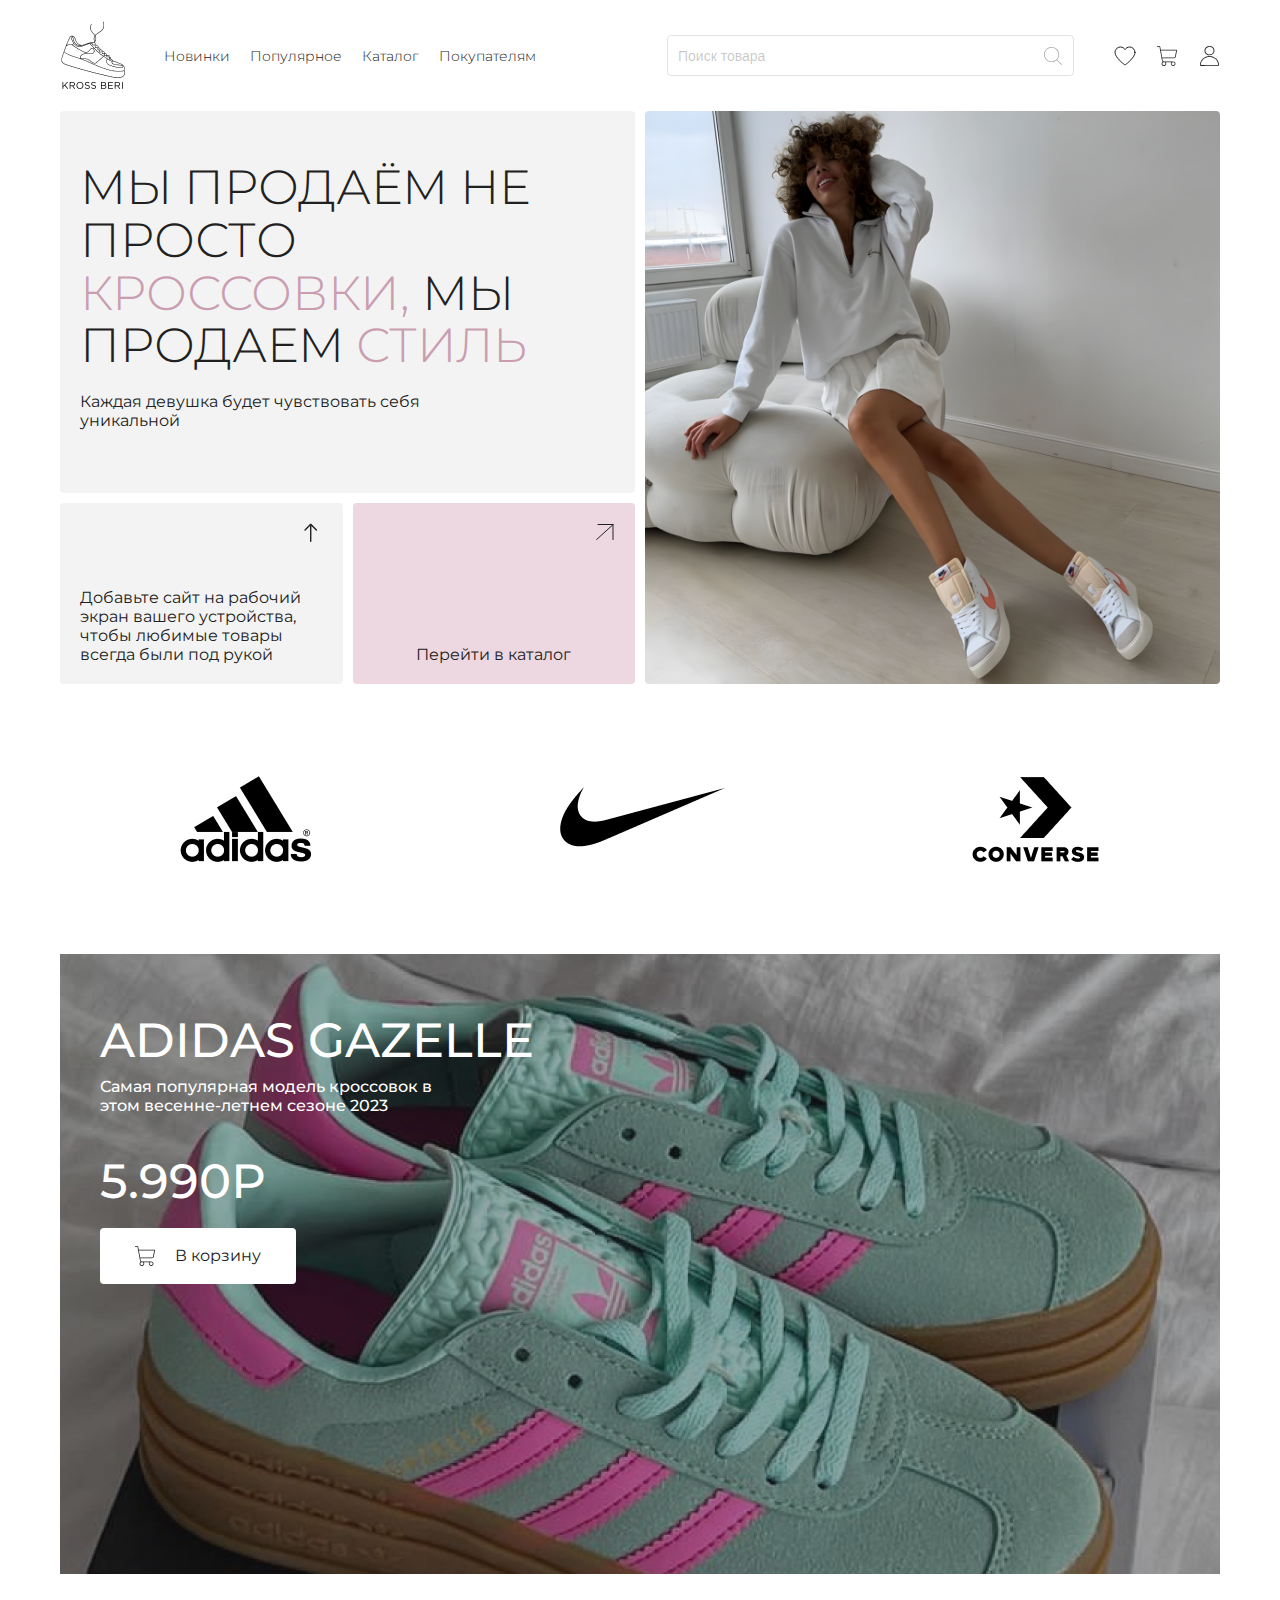
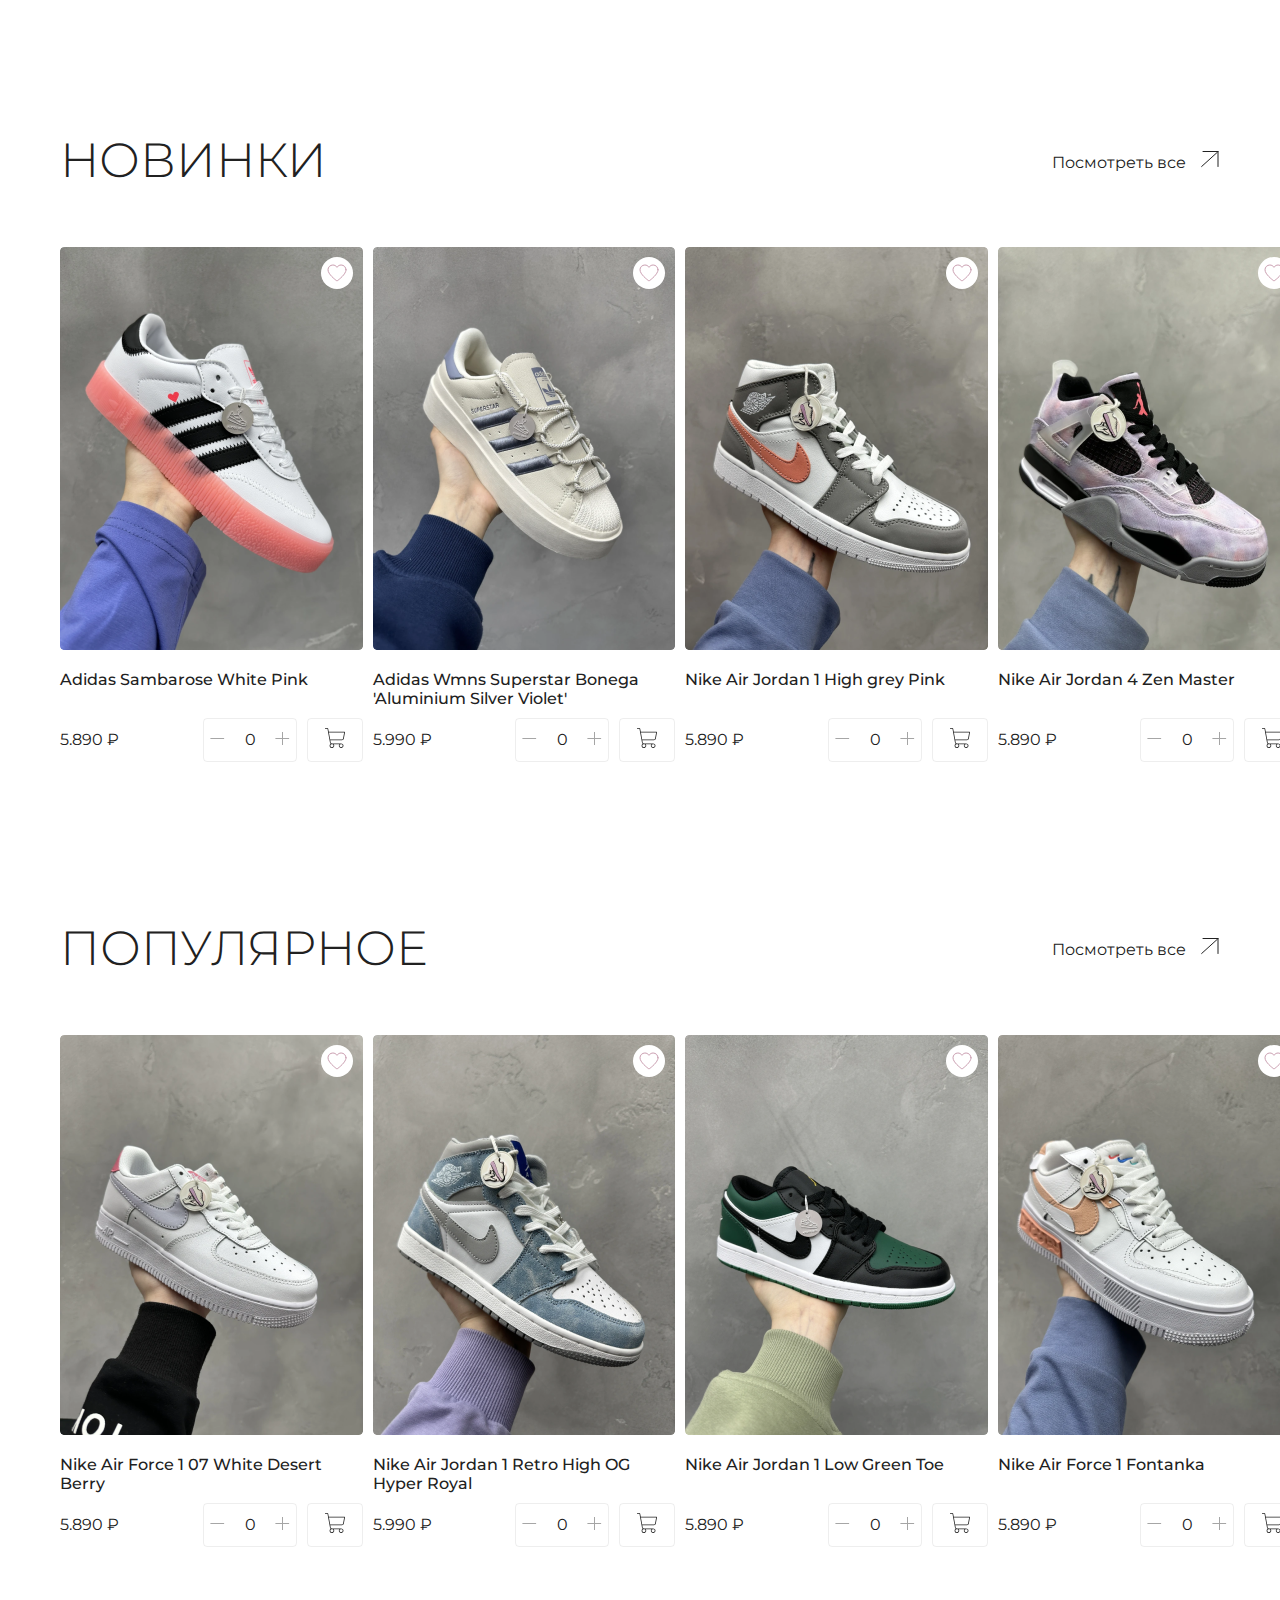
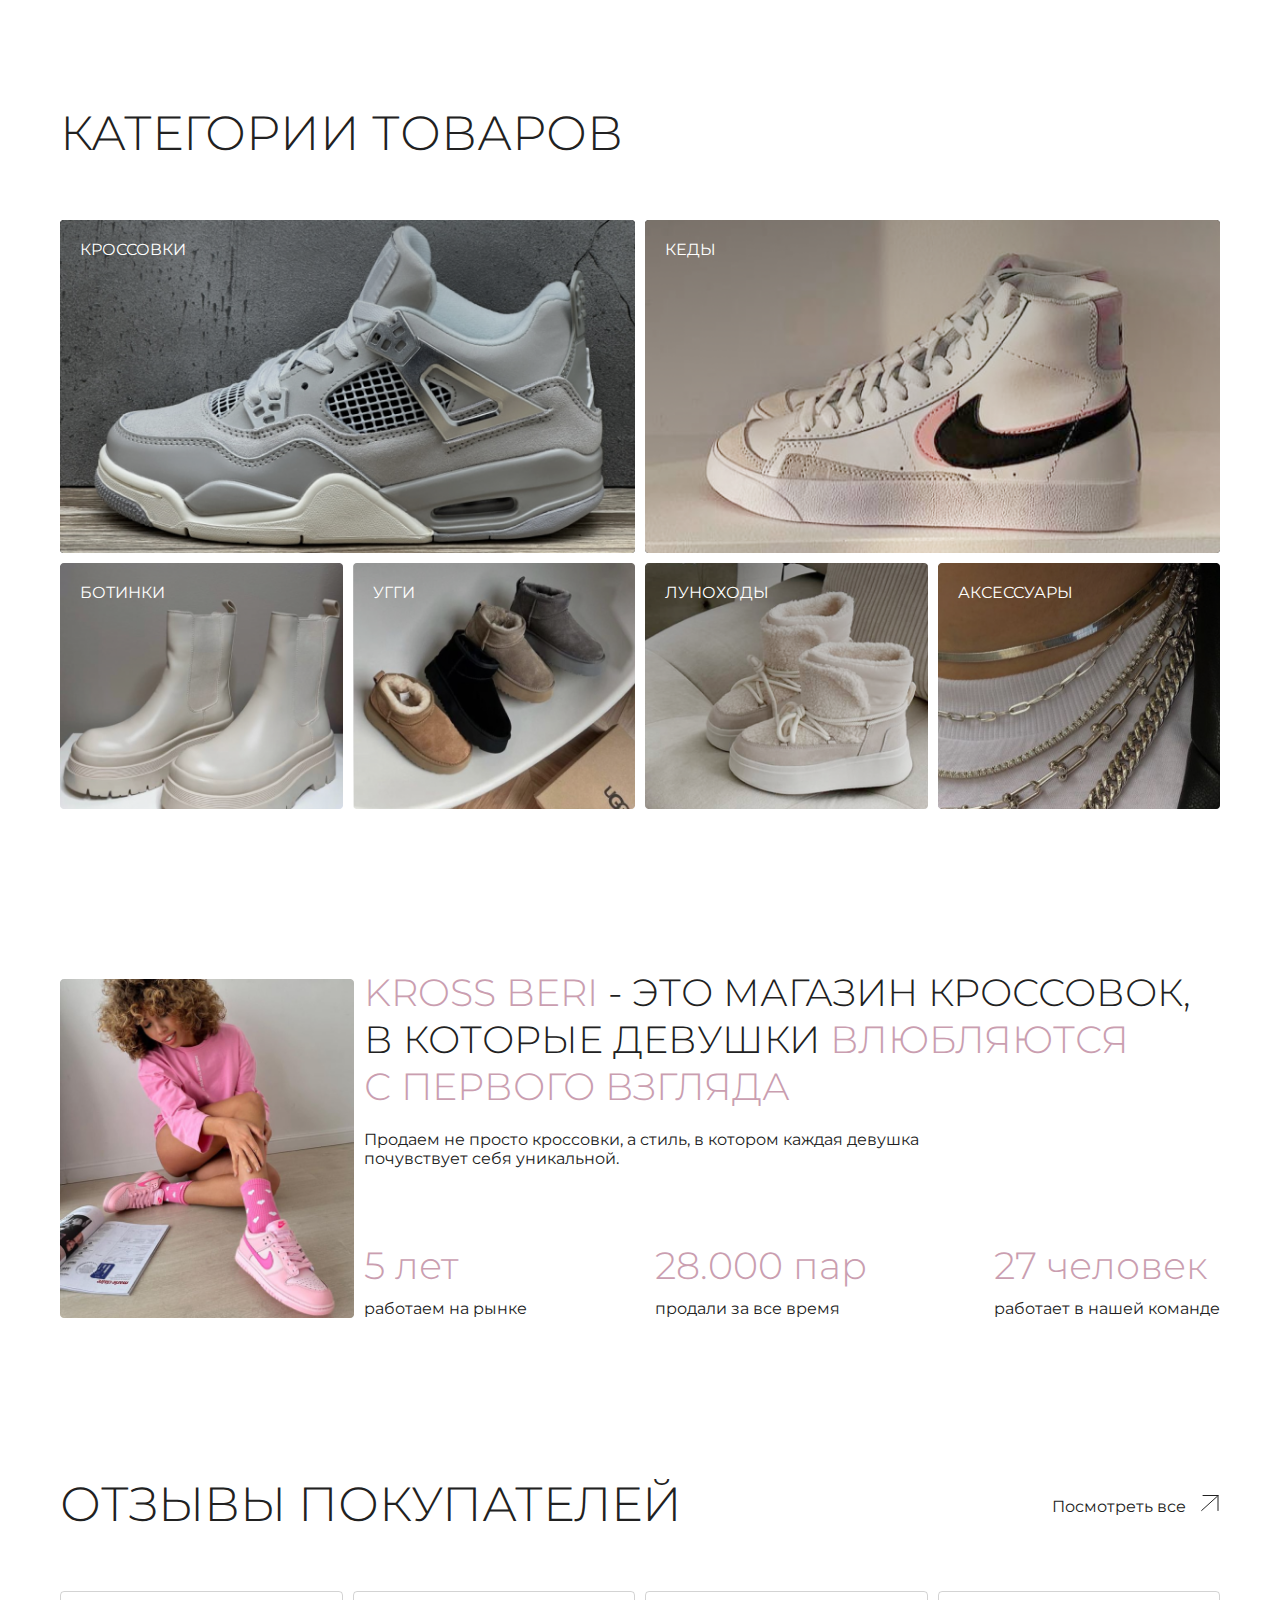
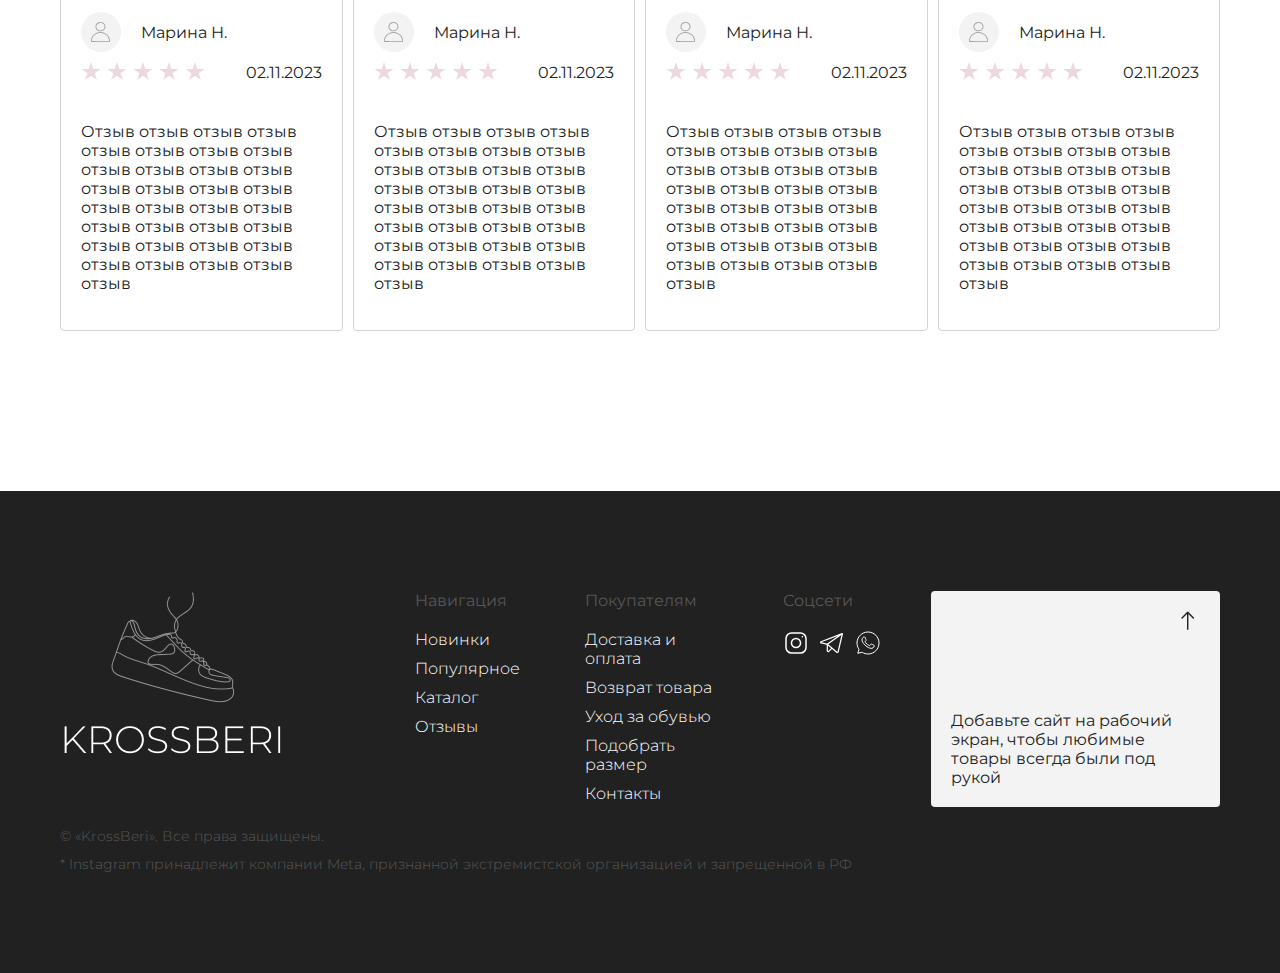
==== commit bf21c664: "Середина дня 2" ====
--- a/index.html
+++ b/index.html
@@ -7,6 +7,151 @@
       <link rel="stylesheet" href="./assets/css/style.css" />
    </head>
    <body>
+      <header class="header container">
+         <nav class="header__nav">
+            <a href="#" class="header__link">
+               <img src="./assets/images/logo.png" alt="">
+            </a>
+
+            <ul class="header__list">
+               <li class="header__item header__modal-trigger header__modal-trigger_low">
+                  <a href="#">
+                     Новинки
+                  </a>
+
+                  <div class="header__modal-window">
+                     <div class="header__modal-categories">
+                        <div class="header__modal-block">
+                           <p class="header__modal-title">Все категории</p>
+                           <ul>
+                              <li><a href="#">Кроссовки</a></li>
+                              <li><a href="#">Кеды</a></li>
+                              <li><a href="#">Ботинки</a></li>
+                              <li><a href="#">Угги</a></li>
+                              <li><a href="#">Луноходы</a></li>
+                              <li><a href="#">Аксессуары</a></li>
+                           </ul>
+                        </div>
+                        <div class="header__modal-block">
+                           <p class="header__modal-title">Все бренды</p>
+                           <ul>
+                              <li><a href="#">Adidas</a></li>
+                              <li><a href="#">Nike</a></li>
+                              <li><a href="#">Converse</a></li>
+                           </ul>
+                        </div>
+                     </div>
+                  </div>
+               </li>
+               <li class="header__item header__modal-trigger header__modal-trigger_low">
+                  <a href="#">
+                     Популярное
+                  </a>
+
+                  <div class="header__modal-window">
+                     <div class="header__modal-categories">
+                        <div class="header__modal-block">
+                           <p class="header__modal-title">Все категории</p>
+                           <ul>
+                              <li><a href="#">Кроссовки</a></li>
+                              <li><a href="#">Кеды</a></li>
+                              <li><a href="#">Ботинки</a></li>
+                              <li><a href="#">Угги</a></li>
+                              <li><a href="#">Луноходы</a></li>
+                              <li><a href="#">Аксессуары</a></li>
+                           </ul>
+                        </div>
+                        <div class="header__modal-block">
+                           <p class="header__modal-title">Все бренды</p>
+                           <ul>
+                              <li><a href="#">Adidas</a></li>
+                              <li><a href="#">Nike</a></li>
+                              <li><a href="#">Converse</a></li>
+                           </ul>
+                        </div>
+                     </div>
+                  </div>
+               </li>
+               
+               <li class="header__item header__modal-trigger header__modal-trigger_low">
+                  <a href="#">
+                     Каталог
+                  </a>
+
+                  <div class="header__modal-window">
+                     <div class="header__modal-categories">
+                        <div class="header__modal-block">
+                           <p class="header__modal-title">Все категории</p>
+                           <ul>
+                              <li><a href="#">Кроссовки</a></li>
+                              <li><a href="#">Кеды</a></li>
+                              <li><a href="#">Ботинки</a></li>
+                              <li><a href="#">Угги</a></li>
+                              <li><a href="#">Луноходы</a></li>
+                              <li><a href="#">Аксессуары</a></li>
+                           </ul>
+                        </div>
+                        <div class="header__modal-block">
+                           <p class="header__modal-title">Все бренды</p>
+                           <ul>
+                              <li><a href="#">Adidas</a></li>
+                              <li><a href="#">Nike</a></li>
+                              <li><a href="#">Converse</a></li>
+                           </ul>
+                        </div>
+                     </div>
+                  </div>
+               </li>
+               <li class="header__item">
+                  <a href="#">
+                     Покупателям
+                  </a>
+               </li>
+            </ul>
+         </nav>
+         <div class="header__options">
+            <label class="header__search" for="header-search">
+               <input class="header__search-input" type="text" id="header-search" name="header-search" placeholder="Поиск товара">
+               <svg class="header__search-img" xmlns="http://www.w3.org/2000/svg" width="18" height="18" viewBox="0 0 18 18" fill="none">
+                  <path opacity="0.4" d="M17.8946 17.3857L13.1564 12.6475C14.4844 11.1867 15.1883 9.26439 15.1179 7.29142C15.0474 5.31845 14.2081 3.45129 12.7792 2.08892C11.3504 0.726557 9.44544 -0.0229599 7.47135 0.000536196C5.49727 0.0240323 3.61066 0.818678 2.21467 2.21467C0.818678 3.61066 0.0240323 5.49727 0.000536196 7.47135C-0.0229599 9.44544 0.726557 11.3504 2.08892 12.7792C3.45129 14.2081 5.31845 15.0474 7.29142 15.1179C9.26439 15.1883 11.1867 14.4844 12.6475 13.1564L17.3857 17.8946C17.4532 17.9621 17.5447 18 17.6402 18C17.7356 18 17.8271 17.9621 17.8946 17.8946C17.9621 17.8271 18 17.7356 18 17.6402C18 17.5447 17.9621 17.4532 17.8946 17.3857ZM0.737281 7.57036C0.737281 6.21891 1.13803 4.8978 1.88886 3.77411C2.63969 2.65041 3.70687 1.7746 4.95545 1.25742C6.20404 0.740239 7.57794 0.604921 8.90343 0.868577C10.2289 1.13223 11.4465 1.78302 12.4021 2.73864C13.3577 3.69427 14.0085 4.91181 14.2721 6.23729C14.5358 7.56278 14.4005 8.93669 13.8833 10.1853C13.3661 11.4339 12.4903 12.501 11.3666 13.2519C10.2429 14.0027 8.92182 14.4034 7.57036 14.4034C5.7587 14.4015 4.02179 13.681 2.74075 12.4C1.45971 11.1189 0.739185 9.38202 0.737281 7.57036Z" fill="#212121"/>
+               </svg>
+            </label>
+
+            <div class="header__icons">
+               <div class="header__favorite">
+                  <a href="#">
+                     <svg xmlns="http://www.w3.org/2000/svg" width="22" height="22" viewBox="0 0 22 22" fill="none">
+                        <path d="M21 7.36927C21 4.40406 18.5879 2 15.6121 2C13.6526 2 11.9432 3.04522 11 4.60335C10.0568 3.04574 8.34737 2 6.3879 2C3.41211 2.00052 1 4.40406 1 7.36927C1 8.04685 1.13158 8.69297 1.36158 9.28979C3.14316 14.3963 11 20 11 20C11 20 18.8568 14.3963 20.6389 9.28979C20.8689 8.69297 21 8.04685 21 7.36927Z" stroke="#212121" stroke-linecap="round" stroke-linejoin="round"/>
+                     </svg>
+                  </a>
+               </div>
+   
+               <div class="header__cart">
+                  <a href="#">
+                     <svg xmlns="http://www.w3.org/2000/svg" width="22" height="22" viewBox="0 0 22 22" fill="none">
+                        <path d="M20.9102 4.98417C20.8742 4.94089 20.829 4.90605 20.778 4.88213C20.727 4.8582 20.6714 4.84578 20.615 4.84573H4.78262L4.25571 1.94701C4.2073 1.68118 4.06711 1.44078 3.85959 1.26771C3.65206 1.09465 3.39038 0.999906 3.12015 1H1.38461C1.2826 1 1.18478 1.04052 1.11265 1.11264C1.04052 1.18476 1 1.28258 1 1.38457C1 1.48657 1.04052 1.58439 1.11265 1.65651C1.18478 1.72863 1.2826 1.76915 1.38461 1.76915H3.11535C3.20642 1.76766 3.29506 1.79854 3.36549 1.85629C3.43592 1.91404 3.48357 1.99491 3.49995 2.0845L5.95183 15.5734C6.03763 16.0424 6.29463 16.4628 6.67297 16.7531C6.27624 17.0087 5.96746 17.3799 5.78827 17.8165C5.60907 18.2532 5.56809 18.7342 5.67083 19.1949C5.77358 19.6555 6.01512 20.0735 6.36288 20.3926C6.71064 20.7117 7.14789 20.9165 7.61568 20.9794C8.08347 21.0423 8.55929 20.9602 8.97899 20.7443C9.39868 20.5284 9.74206 20.1889 9.96282 19.7718C10.1836 19.3546 10.2711 18.8798 10.2136 18.4114C10.1561 17.943 9.95631 17.5034 9.64119 17.1521H15.4353C15.083 17.5459 14.8766 18.0487 14.8505 18.5765C14.8244 19.1042 14.9803 19.625 15.292 20.0516C15.6038 20.4783 16.0526 20.785 16.5633 20.9206C17.0741 21.0561 17.6159 21.0123 18.0982 20.7964C18.5806 20.5805 18.9742 20.2056 19.2133 19.7344C19.4524 19.2631 19.5225 18.7241 19.4119 18.2074C19.3013 17.6907 19.0167 17.2276 18.6056 16.8956C18.1946 16.5635 17.682 16.3825 17.1536 16.3829H7.84315C7.57309 16.3828 7.31163 16.2879 7.10431 16.1149C6.89699 15.9418 6.75694 15.7016 6.70855 15.4359L6.32394 13.3063H17.9324C18.3828 13.3064 18.8189 13.1484 19.1647 12.8599C19.5105 12.5714 19.744 12.1707 19.8247 11.7277L20.9939 5.29953C21.0039 5.24404 21.0016 5.18704 20.9871 5.13254C20.9727 5.07804 20.9464 5.02739 20.9102 4.98417ZM9.46139 18.6904C9.46139 18.9946 9.37116 19.292 9.20211 19.545C9.03307 19.798 8.7928 19.9951 8.51168 20.1115C8.23057 20.228 7.92125 20.2584 7.62282 20.1991C7.32439 20.1397 7.05027 19.9932 6.83512 19.7781C6.61996 19.563 6.47344 19.2889 6.41408 18.9905C6.35472 18.6921 6.38518 18.3828 6.50162 18.1017C6.61806 17.8206 6.81525 17.5803 7.06824 17.4113C7.32124 17.2423 7.61868 17.1521 7.92295 17.1521C8.33097 17.1521 8.72228 17.3141 9.01079 17.6026C9.2993 17.8911 9.46139 18.2824 9.46139 18.6904ZM18.692 18.6904C18.692 18.9946 18.6018 19.292 18.4327 19.545C18.2637 19.798 18.0234 19.9951 17.7423 20.1115C17.4612 20.228 17.1518 20.2584 16.8534 20.1991C16.555 20.1397 16.2809 19.9932 16.0657 19.7781C15.8506 19.563 15.704 19.2889 15.6447 18.9905C15.5853 18.6921 15.6158 18.3828 15.7322 18.1017C15.8487 17.8206 16.0459 17.5803 16.2988 17.4113C16.5518 17.2423 16.8493 17.1521 17.1536 17.1521C17.5616 17.1521 17.9529 17.3141 18.2414 17.6026C18.5299 17.8911 18.692 18.2824 18.692 18.6904ZM19.0679 11.5902C19.0195 11.856 18.8793 12.0964 18.6718 12.2695C18.4643 12.4425 18.2026 12.5373 17.9324 12.5372H6.18068L4.92204 5.61487H20.1545L19.0679 11.5902Z" fill="#212121"/>
+                     </svg>
+                  </a>
+               </div>
+
+               <div class="header__profile header__modal-trigger">
+                  <a href="#">
+                     <svg xmlns="http://www.w3.org/2000/svg" width="22" height="22" viewBox="0 0 22 22" fill="none">
+                        <path fill-rule="evenodd" clip-rule="evenodd" d="M10.7085 1.03751C9.67694 1.18397 8.72921 1.63381 7.96564 2.33945C7.02196 3.21166 6.56427 4.19603 6.50907 5.47243C6.44843 6.87614 6.88526 7.94452 7.91656 8.91451C8.89789 9.8376 9.85719 10.2429 11.207 10.3049C12.5006 10.3642 13.5444 10.0635 14.5759 9.33426C15.3936 8.75607 16.0565 7.80591 16.3332 6.81514C16.4989 6.2218 16.5024 5.13083 16.3405 4.54286C15.971 3.20105 14.9913 2.0665 13.7076 1.49382C13.3253 1.32326 12.8632 1.1516 12.6809 1.11229C12.1655 1.00122 11.2174 0.965277 10.7085 1.03751ZM12.8414 2.01293C13.5038 2.23926 13.9967 2.54588 14.4764 3.02995C15.003 3.56145 15.3035 4.06603 15.4822 4.71893C15.7285 5.61916 15.649 6.41556 15.2281 7.2627C14.3446 9.04107 12.1076 9.9654 10.2053 9.33825C9.23259 9.01759 8.25502 8.2457 7.83388 7.46569C7.3448 6.56002 7.21451 5.51071 7.48319 4.64112C7.88996 3.32472 9.09988 2.22894 10.5177 1.89305C11.1499 1.74322 12.2126 1.79803 12.8414 2.01293ZM9.83914 11.1916C8.12385 11.461 6.34504 12.2802 5.01324 13.4139C3.23988 14.9234 2.11345 17.1681 2.01846 19.3815C1.98162 20.2402 1.98722 20.2864 2.15523 20.5176C2.53157 21.0356 1.82937 20.9994 11.4918 20.9995L20.1404 20.9996L20.4267 20.8492C20.6153 20.7502 20.7667 20.5954 20.8701 20.3957C21.0109 20.1238 21.0218 20.0243 20.9754 19.4272C20.8029 17.2111 19.9416 15.3707 18.345 13.8067C16.9485 12.4389 15.0902 11.5085 13.1284 11.1952C12.2874 11.0608 10.6826 11.0591 9.83914 11.1916ZM12.3889 11.9102C14.2842 12.1131 15.959 12.8348 17.3435 14.0451C18.18 14.7763 18.7773 15.5225 19.2415 16.4161C19.8118 17.5138 20.1654 18.8748 20.1103 19.7602L20.0867 20.1389L11.5466 20.1564C4.91847 20.17 2.98219 20.1552 2.89825 20.09C2.81174 20.023 2.79965 19.8954 2.8379 19.4528C3.01616 17.3913 3.85217 15.6844 5.38552 14.2517C5.77055 13.8919 6.3177 13.4542 6.60141 13.2789C7.67979 12.6128 8.94056 12.1376 10.028 11.9873C10.332 11.9453 10.6636 11.8996 10.7649 11.8857C11.1359 11.8348 11.775 11.8444 12.3889 11.9102Z" fill="#212121"/>
+                     </svg>
+                  </a>
+
+                  <div class="header__modal-window header__modal-window_right">
+                     <ul class="header__modal-list">
+                        <li><a href="#">Войти</a></li>
+                        <li><a href="#">Зарегистрироваться</a></li>
+                        <li><a href="#">Выйти из профиля</a></li>
+                     </ul>
+                  </div>
+               </div>
+            </div>
+         </div>
+      </header>
       <main>
          <section class="offer">
             <div class="offer__tiles container">
@@ -80,6 +225,7 @@
                <img class="offer__brand" src="./assets/images/brands/converse.png" alt="">
             </div>
          </section>
+
          <section class="product container">
             <div class="product__content ">
                <img class="product__bg" src="./assets/images/product-img.png" alt="">
@@ -94,6 +240,7 @@
                </button>
             </div>
          </section>
+
          <section class="gallery container">
             <div class="gallery__head">
                <h2 class="gallery__title">Новинки</h2>
@@ -477,6 +624,241 @@
             </div>
          </section>
 
+         <section class="stats container">
+            <img class="stats__img" src="./assets/images/stats-img.png" alt="">
+
+            <div class="stats__content">
+               <div class="stats__text">
+                  <p class="stats__title">
+                     <span class="colorized">Kross Beri</span> - это магазин кроссовок, <br> в которые девушки <span class="colorized">влюбляются <br>с первого взгляда</span>
+                  </p>
+                  <p class="stats__undertitle">
+                     Продаем не просто кроссовки, а стиль, в котором каждая девушка <br>почувствует себя уникальной.
+                  </p>
+               </div>
+
+               <div class="stats__list">
+                  <div class="stats__item">
+                     <div class="stats__value">5 лет</div>
+                     <div class="stats__name">работаем на рынке</div>
+                  </div>
+                  <div class="stats__item">
+                     <div class="stats__value">28.000 пар</div>
+                     <div class="stats__name">продали за все время</div>
+                  </div>
+                  <div class="stats__item">
+                     <div class="stats__value">27 человек</div>
+                     <div class="stats__name">работает в нашей команде</div>
+                  </div>
+               </div>
+            </div>
+         </section>
+
+         <section class="gallery container">
+            <div class="gallery__head">
+               <h2 class="gallery__title">Отзывы покупателей</h2>
+
+               <a href="#" class="gallery__link">
+                  <span>Посмотреть все</span>
+                  <svg xmlns="http://www.w3.org/2000/svg" width="20" height="18" viewBox="0 0 20 18" fill="none">
+                     <path d="M3 1.5L18 1.5" stroke="#212121" stroke-linecap="round"/>
+                     <path d="M18 16.5L18 1.5" stroke="#212121" stroke-linecap="round"/>
+                     <path d="M1.64111 16.5L17.3589 2.2539" stroke="#212121" stroke-linecap="round"/>
+                  </svg>
+               </a>
+            </div>
+            <div class="reviews">
+               <div class="review">
+                  <div class="review__head">
+                     <div class="review__info">
+                        <img class="review__img" src="./assets/images/user-no-img.svg" alt="">
+                        <p class="review__name">Марина Н.</p>
+                     </div>
+                     <div class="review__stats">
+                        <svg class="review__stars" width="124" height="20" viewBox="0 0 124 20" fill="none" xmlns="http://www.w3.org/2000/svg">
+                           <path d="M10 0L12.2451 6.90983H19.5106L13.6327 11.1803L15.8779 18.0902L10 13.8197L4.12215 18.0902L6.36729 11.1803L0.489435 6.90983H7.75486L10 0Z" fill="#EDD7E0"/>
+                           <path d="M36 0L38.2451 6.90983H45.5106L39.6327 11.1803L41.8779 18.0902L36 13.8197L30.1221 18.0902L32.3673 11.1803L26.4894 6.90983H33.7549L36 0Z" fill="#EDD7E0"/>
+                           <path d="M62 0L64.2451 6.90983H71.5106L65.6327 11.1803L67.8779 18.0902L62 13.8197L56.1221 18.0902L58.3673 11.1803L52.4894 6.90983H59.7549L62 0Z" fill="#EDD7E0"/>
+                           <path d="M88 0L90.2451 6.90983H97.5106L91.6327 11.1803L93.8779 18.0902L88 13.8197L82.1221 18.0902L84.3673 11.1803L78.4894 6.90983H85.7549L88 0Z" fill="#EDD7E0"/>
+                           <path d="M114 0L116.245 6.90983H123.511L117.633 11.1803L119.878 18.0902L114 13.8197L108.122 18.0902L110.367 11.1803L104.489 6.90983H111.755L114 0Z" fill="#EDD7E0"/>
+                        </svg>
+
+                        <span class="review__date">
+                           02.11.2023
+                        </span>
+                     </div>
+                     
+                  </div>
+
+                  <div class="review__content">
+                     <div class="review__text">
+                        Отзыв отзыв отзыв отзыв отзыв отзыв отзыв отзыв отзыв отзыв отзыв отзыв отзыв отзыв отзыв отзыв отзыв отзыв отзыв отзыв отзыв отзыв отзыв отзыв отзыв отзыв отзыв отзыв отзыв отзыв отзыв отзыв отзыв
+                     </div>
+                  </div>
+               </div>
+               <div class="review">
+                  <div class="review__head">
+                     <div class="review__info">
+                        <img class="review__img" src="./assets/images/user-no-img.svg" alt="">
+                        <p class="review__name">Марина Н.</p>
+                     </div>
+                     <div class="review__stats">
+                        <svg class="review__stars" width="124" height="20" viewBox="0 0 124 20" fill="none" xmlns="http://www.w3.org/2000/svg">
+                           <path d="M10 0L12.2451 6.90983H19.5106L13.6327 11.1803L15.8779 18.0902L10 13.8197L4.12215 18.0902L6.36729 11.1803L0.489435 6.90983H7.75486L10 0Z" fill="#EDD7E0"/>
+                           <path d="M36 0L38.2451 6.90983H45.5106L39.6327 11.1803L41.8779 18.0902L36 13.8197L30.1221 18.0902L32.3673 11.1803L26.4894 6.90983H33.7549L36 0Z" fill="#EDD7E0"/>
+                           <path d="M62 0L64.2451 6.90983H71.5106L65.6327 11.1803L67.8779 18.0902L62 13.8197L56.1221 18.0902L58.3673 11.1803L52.4894 6.90983H59.7549L62 0Z" fill="#EDD7E0"/>
+                           <path d="M88 0L90.2451 6.90983H97.5106L91.6327 11.1803L93.8779 18.0902L88 13.8197L82.1221 18.0902L84.3673 11.1803L78.4894 6.90983H85.7549L88 0Z" fill="#EDD7E0"/>
+                           <path d="M114 0L116.245 6.90983H123.511L117.633 11.1803L119.878 18.0902L114 13.8197L108.122 18.0902L110.367 11.1803L104.489 6.90983H111.755L114 0Z" fill="#EDD7E0"/>
+                        </svg>
+
+                        <span class="review__date">
+                           02.11.2023
+                        </span>
+                     </div>
+                     
+                  </div>
+
+                  <div class="review__content">
+                     <div class="review__text">
+                        Отзыв отзыв отзыв отзыв отзыв отзыв отзыв отзыв отзыв отзыв отзыв отзыв отзыв отзыв отзыв отзыв отзыв отзыв отзыв отзыв отзыв отзыв отзыв отзыв отзыв отзыв отзыв отзыв отзыв отзыв отзыв отзыв отзыв
+                     </div>
+                  </div>
+               </div>
+               <div class="review">
+                  <div class="review__head">
+                     <div class="review__info">
+                        <img class="review__img" src="./assets/images/user-no-img.svg" alt="">
+                        <p class="review__name">Марина Н.</p>
+                     </div>
+                     <div class="review__stats">
+                        <svg class="review__stars" width="124" height="20" viewBox="0 0 124 20" fill="none" xmlns="http://www.w3.org/2000/svg">
+                           <path d="M10 0L12.2451 6.90983H19.5106L13.6327 11.1803L15.8779 18.0902L10 13.8197L4.12215 18.0902L6.36729 11.1803L0.489435 6.90983H7.75486L10 0Z" fill="#EDD7E0"/>
+                           <path d="M36 0L38.2451 6.90983H45.5106L39.6327 11.1803L41.8779 18.0902L36 13.8197L30.1221 18.0902L32.3673 11.1803L26.4894 6.90983H33.7549L36 0Z" fill="#EDD7E0"/>
+                           <path d="M62 0L64.2451 6.90983H71.5106L65.6327 11.1803L67.8779 18.0902L62 13.8197L56.1221 18.0902L58.3673 11.1803L52.4894 6.90983H59.7549L62 0Z" fill="#EDD7E0"/>
+                           <path d="M88 0L90.2451 6.90983H97.5106L91.6327 11.1803L93.8779 18.0902L88 13.8197L82.1221 18.0902L84.3673 11.1803L78.4894 6.90983H85.7549L88 0Z" fill="#EDD7E0"/>
+                           <path d="M114 0L116.245 6.90983H123.511L117.633 11.1803L119.878 18.0902L114 13.8197L108.122 18.0902L110.367 11.1803L104.489 6.90983H111.755L114 0Z" fill="#EDD7E0"/>
+                        </svg>
+
+                        <span class="review__date">
+                           02.11.2023
+                        </span>
+                     </div>
+                     
+                  </div>
+
+                  <div class="review__content">
+                     <div class="review__text">
+                        Отзыв отзыв отзыв отзыв отзыв отзыв отзыв отзыв отзыв отзыв отзыв отзыв отзыв отзыв отзыв отзыв отзыв отзыв отзыв отзыв отзыв отзыв отзыв отзыв отзыв отзыв отзыв отзыв отзыв отзыв отзыв отзыв отзыв
+                     </div>
+                  </div>
+               </div>
+               <div class="review">
+                  <div class="review__head">
+                     <div class="review__info">
+                        <img class="review__img" src="./assets/images/user-no-img.svg" alt="">
+                        <p class="review__name">Марина Н.</p>
+                     </div>
+                     <div class="review__stats">
+                        <svg class="review__stars" width="124" height="20" viewBox="0 0 124 20" fill="none" xmlns="http://www.w3.org/2000/svg">
+                           <path d="M10 0L12.2451 6.90983H19.5106L13.6327 11.1803L15.8779 18.0902L10 13.8197L4.12215 18.0902L6.36729 11.1803L0.489435 6.90983H7.75486L10 0Z" fill="#EDD7E0"/>
+                           <path d="M36 0L38.2451 6.90983H45.5106L39.6327 11.1803L41.8779 18.0902L36 13.8197L30.1221 18.0902L32.3673 11.1803L26.4894 6.90983H33.7549L36 0Z" fill="#EDD7E0"/>
+                           <path d="M62 0L64.2451 6.90983H71.5106L65.6327 11.1803L67.8779 18.0902L62 13.8197L56.1221 18.0902L58.3673 11.1803L52.4894 6.90983H59.7549L62 0Z" fill="#EDD7E0"/>
+                           <path d="M88 0L90.2451 6.90983H97.5106L91.6327 11.1803L93.8779 18.0902L88 13.8197L82.1221 18.0902L84.3673 11.1803L78.4894 6.90983H85.7549L88 0Z" fill="#EDD7E0"/>
+                           <path d="M114 0L116.245 6.90983H123.511L117.633 11.1803L119.878 18.0902L114 13.8197L108.122 18.0902L110.367 11.1803L104.489 6.90983H111.755L114 0Z" fill="#EDD7E0"/>
+                        </svg>
+
+                        <span class="review__date">
+                           02.11.2023
+                        </span>
+                     </div>
+                     
+                  </div>
+
+                  <div class="review__content">
+                     <div class="review__text">
+                        Отзыв отзыв отзыв отзыв отзыв отзыв отзыв отзыв отзыв отзыв отзыв отзыв отзыв отзыв отзыв отзыв отзыв отзыв отзыв отзыв отзыв отзыв отзыв отзыв отзыв отзыв отзыв отзыв отзыв отзыв отзыв отзыв отзыв
+                     </div>
+                  </div>
+               </div>
+            </div>
+         </section>
+
       </main>
+
+      <footer class="footer">
+         <div class="footer__wrapper container">
+            <div class="footer__content">
+               <div class="footer__block footer__block_logo">
+                  <img src="./assets/images/logo_footer.png" alt="">
+               </div>
+
+               <div class="footer__block footer__block_nav">
+                  <div class="footer__list">
+                     <p class="footer__list-title">Навигация</p>
+                     <ul>
+                        <li><a href="#">Новинки</a></li>
+                        <li><a href="#">Популярное</a></li>
+                        <li><a href="#">Каталог</a></li>
+                        <li><a href="#">Отзывы</a></li>
+                     </ul>
+                  </div>
+                  <div class="footer__list">
+                     <p class="footer__list-title">Покупателям</p>
+                     <ul>
+                        <li><a href="#">Доставка и оплата</a></li>
+                        <li><a href="#">Возврат товара</a></li>
+                        <li><a href="#">Уход за обувью</a></li>
+                        <li><a href="#">Подобрать размер</a></li>
+                        <li><a href="#">Контакты</a></li>
+                     </ul>
+                  </div>
+                  <div class="footer__list footer__list_socials">
+                     <p class="footer__list-title">Соцсети</p>
+                     <ul>
+                        <li>
+                           <a href="#">
+                              <svg xmlns="http://www.w3.org/2000/svg" width="26" height="26" viewBox="0 0 26 26" fill="none">
+                                 <path d="M12.9986 17.5455C14.2041 17.5455 15.3603 17.0666 16.2127 16.2142C17.0651 15.3617 17.544 14.2056 17.544 13C17.544 11.7945 17.0651 10.6384 16.2127 9.78592C15.3603 8.93348 14.2041 8.45459 12.9986 8.45459C11.793 8.45459 10.6369 8.93348 9.78446 9.78592C8.93202 10.6384 8.45313 11.7945 8.45312 13C8.45313 14.2056 8.93202 15.3617 9.78446 16.2142C10.6369 17.0666 11.793 17.5455 12.9986 17.5455Z" stroke="white" stroke-width="1.5" stroke-linecap="round" stroke-linejoin="round"/>
+                                 <path d="M3 17.4444V8.55556C3 7.08213 3.58532 5.66905 4.62718 4.62718C5.66905 3.58532 7.08213 3 8.55556 3H17.4444C18.9179 3 20.3309 3.58532 21.3728 4.62718C22.4147 5.66905 23 7.08213 23 8.55556V17.4444C23 18.9179 22.4147 20.3309 21.3728 21.3728C20.3309 22.4147 18.9179 23 17.4444 23H8.55556C7.08213 23 5.66905 22.4147 4.62718 21.3728C3.58532 20.3309 3 18.9179 3 17.4444Z" stroke="white" stroke-width="1.5"/>
+                                 <path d="M19.3638 6.65099L19.377 6.63647" stroke="white" stroke-width="1.5" stroke-linecap="round" stroke-linejoin="round"/>
+                              </svg>
+                           </a>
+                        </li>
+                        <li>
+                           <a href="#">
+                              <svg xmlns="http://www.w3.org/2000/svg" width="26" height="26" viewBox="0 0 26 26" fill="none">
+                                 <path d="M23.7461 3.174C23.6453 3.08884 23.5225 3.03222 23.3912 3.01025C23.2598 2.98828 23.1248 3.00179 23.0007 3.04932L1.81272 11.1543C1.55501 11.2529 1.33697 11.4305 1.19135 11.6605C1.04572 11.8905 0.980377 12.1605 1.00512 12.43C1.02987 12.6994 1.14337 12.9537 1.32859 13.1547C1.5138 13.3557 1.76072 13.4925 2.03228 13.5446L7.69049 14.6309V20.782C7.69061 21.0671 7.7779 21.3457 7.94117 21.5821C8.10443 21.8184 8.33622 22.0016 8.60679 22.1083C8.87736 22.2149 9.17435 22.2401 9.45966 22.1806C9.74497 22.1211 10.0056 21.9796 10.208 21.7743L12.9932 18.9506L17.3404 22.6756C17.6058 22.9051 17.9479 23.032 18.3022 23.0323C18.457 23.0319 18.6108 23.0081 18.7581 22.9617C18.9996 22.887 19.2168 22.7518 19.3882 22.5694C19.5595 22.3871 19.6789 22.164 19.7346 21.9224L23.9814 3.87607C24.0112 3.7492 24.0051 3.61677 23.9636 3.49305C23.9222 3.36934 23.847 3.25902 23.7461 3.174ZM2.25915 12.3377C2.25514 12.3271 2.25514 12.3155 2.25915 12.305C2.26387 12.3014 2.26917 12.2987 2.27483 12.2968L18.9724 5.90768L8.17246 13.47L2.27483 12.3418L2.25915 12.3377ZM9.30473 20.922C9.27592 20.9512 9.23885 20.9714 9.19826 20.9799C9.15766 20.9885 9.11538 20.985 9.07681 20.97C9.03823 20.955 9.0051 20.9291 8.98164 20.8956C8.95818 20.8621 8.94545 20.8225 8.94508 20.782V15.4791L12.0492 18.1362L9.30473 20.922ZM18.5124 21.6455C18.5047 21.68 18.4876 21.7119 18.463 21.7378C18.4383 21.7637 18.407 21.7826 18.3723 21.7926C18.3369 21.8048 18.2988 21.8074 18.262 21.8002C18.2252 21.793 18.1911 21.7763 18.1632 21.7518L9.32564 14.1741L22.4319 4.99304L18.5124 21.6455Z" fill="white"/>
+                              </svg>
+                           </a>
+                        </li>
+                        <li>
+                           <a href="#">
+                              <svg xmlns="http://www.w3.org/2000/svg" width="26" height="26" viewBox="0 0 26 26" fill="none">
+                                 <path d="M6.99538 22.229L2.83212 23.3207L3.94336 19.263L3.68182 18.847C2.5807 17.0963 1.99915 15.0728 2 12.9951C2.00241 6.93238 6.93701 2 13.0045 2C15.9426 2.00102 18.7045 3.14622 20.7813 5.22469C22.8581 7.30317 24.0011 10.0658 24 13.004C23.9976 19.0671 19.063 24 13.0002 24H12.9957C11.0219 23.9992 9.08593 23.4691 7.39705 22.4673L6.99538 22.229Z" stroke="white"/>
+                                 <path d="M19.1747 15.4236C19.0996 15.2982 18.8992 15.223 18.5986 15.0725C18.298 14.9221 16.82 14.1952 16.5444 14.0948C16.2689 13.9946 16.0684 13.9445 15.868 14.2452C15.6676 14.546 15.0915 15.223 14.9161 15.4236C14.7408 15.6241 14.5654 15.6493 14.2649 15.4988C13.9643 15.3484 12.9956 15.0311 11.8473 14.0072C10.9536 13.2103 10.3503 12.2263 10.1749 11.9254C9.99957 11.6246 10.1562 11.462 10.3067 11.3121C10.442 11.1775 10.6074 10.9611 10.7577 10.7856C10.908 10.6102 10.9581 10.4848 11.0583 10.2844C11.1585 10.0837 11.1084 9.90828 11.0332 9.75785C10.9581 9.60742 10.3569 8.12823 10.1064 7.52651C9.86232 6.94052 9.6145 7.0199 9.42998 7.01065C9.25483 7.00185 9.05419 7 8.85381 7C8.65341 7 8.3277 7.07522 8.05215 7.37608C7.7766 7.67694 7 8.40398 7 9.88306C7 11.3622 8.07719 12.7912 8.22751 12.9918C8.37781 13.1924 10.3473 16.2277 13.363 17.5294C14.0802 17.839 14.6402 18.0239 15.0768 18.1624C15.7969 18.3912 16.4523 18.3589 16.9702 18.2815C17.5479 18.1953 18.7488 17.5546 18.9995 16.8526C19.2498 16.1506 19.2498 15.5489 19.1747 15.4236Z" stroke="white"/>
+                              </svg>
+                           </a>
+                        </li>
+                     </ul>
+                  </div>
+               </div>
+
+               <div class="footer__block footer__block_button">
+                  <svg xmlns="http://www.w3.org/2000/svg" width="23" height="23" viewBox="0 0 23 23" fill="none">
+                     <path d="M11.4168 3.08491V18.3748C11.4168 18.766 11.0997 19.0832 10.7085 19.0832C10.3173 19.0832 10.0002 18.766 10.0002 18.3748V3.08491L5.5427 7.54237C5.26608 7.81899 4.81758 7.81899 4.54096 7.54237C4.26434 7.26575 4.26434 6.81726 4.54096 6.54064L10.2076 0.87397C10.4843 0.597349 10.9327 0.597349 11.2094 0.87397L16.876 6.54064C17.1527 6.81726 17.1527 7.26575 16.876 7.54237C16.5994 7.81899 16.1509 7.81899 15.8743 7.54237L11.4168 3.08491Z" fill="#212121"/>
+                  </svg>
+
+                  <span>
+                     Добавьте сайт на рабочий экран, чтобы любимые товары всегда были под рукой
+                  </span>
+               </div>
+            </div>
+
+            <div class="footer__copyright">
+               <p>© «KrossBeri». Все права защищены.</p>
+               <p>* Instagram принадлежит компании Meta, признанной экстремистской организацией и запрещенной в РФ</p>
+            </div>
+         </div>
+      </footer>
    </body>
 </html>
--- a/assets/css/style.css
+++ b/assets/css/style.css
@@ -136,6 +136,250 @@
   font-weight: 300;
 }
 
+.header {
+  padding-top: 20px;
+  padding-bottom: 20px;
+  display: flex;
+  flex-direction: row;
+  justify-content: space-between;
+  align-items: center;
+}
+.header .header__nav {
+  display: flex;
+  flex-direction: row;
+  align-items: center;
+}
+.header .header__nav .header__link {
+  width: 66px;
+  max-height: 70px;
+  margin-right: 38px;
+}
+.header .header__nav .header__list {
+  display: flex;
+  flex-direction: row;
+  align-items: center;
+}
+.header .header__nav .header__list .header__item {
+  margin-right: 20px;
+}
+.header .header__nav .header__list .header__item:last-child {
+  margin-right: unset;
+}
+.header .header__nav .header__list .header__item a {
+  font-size: 14px;
+  font-weight: 300;
+}
+.header .header__options {
+  display: flex;
+  flex-direction: row;
+  justify-content: space-between;
+  align-items: center;
+}
+.header .header__options .header__search {
+  margin-right: 40px;
+  border-radius: 4px;
+  border: 1px solid rgba(33, 33, 33, 0.1254901961);
+  width: 407px;
+  display: block;
+  padding: 10px 40px 10px 10px;
+  position: relative;
+  transition: all 0.3s ease 0s;
+  cursor: text;
+}
+.header .header__options .header__search .header__search-input {
+  color: #212121;
+  font-size: 14px;
+  font-weight: 300;
+  border: none;
+  padding: 0;
+  outline: none;
+}
+.header .header__options .header__search .header__search-input::-moz-placeholder {
+  color: rgba(33, 33, 33, 0.2509803922);
+}
+.header .header__options .header__search .header__search-input::placeholder {
+  color: rgba(33, 33, 33, 0.2509803922);
+}
+.header .header__options .header__search .header__search-img {
+  position: absolute;
+  top: 50%;
+  right: 11px;
+  transform: translateY(-50%);
+}
+.header .header__options .header__icons {
+  display: flex;
+  flex-direction: row;
+  align-items: center;
+}
+.header .header__options .header__icons > div {
+  display: flex;
+  flex-direction: row;
+  align-items: center;
+  padding-top: 14px;
+  padding-bottom: 14px;
+  margin-right: 20px;
+}
+.header .header__options .header__icons > div:last-child {
+  margin-right: unset;
+}
+.header .header__options .header__icons > div > a, .header .header__options .header__icons > div > button {
+  background: none;
+  border: none;
+}
+.header .header__options .header__icons > div > a svg, .header .header__options .header__icons > div > button svg {
+  display: block;
+}
+.header .header__modal-trigger {
+  position: relative;
+  transition: all 0.3s ease 0s;
+  cursor: pointer;
+}
+.header .header__modal-trigger:hover .header__modal-window {
+  display: block;
+}
+.header .header__modal-trigger .header__modal-window {
+  padding-top: 14px;
+  display: none;
+  position: absolute;
+  bottom: 0;
+  left: 0;
+  width: -moz-fit-content;
+  width: fit-content;
+  transform: translateY(calc(100% - 14px));
+}
+.header .header__modal-trigger .header__modal-window .header__modal-list {
+  border-radius: 4px;
+  border: 1px solid rgba(33, 33, 33, 0.2);
+  background: #fff;
+}
+.header .header__modal-trigger .header__modal-window .header__modal-list li {
+  border-bottom: #f3f3f3 1px solid;
+}
+.header .header__modal-trigger .header__modal-window .header__modal-list li:last-child {
+  border-bottom: none;
+}
+.header .header__modal-trigger .header__modal-window .header__modal-list li a {
+  display: block;
+  padding: 10px 20px 10px 20px;
+}
+.header .header__modal-trigger .header__modal-window.header__modal-window_right {
+  left: unset;
+  right: 0;
+}
+.header .header__modal-trigger .header__modal-window .header__modal-categories {
+  border-radius: 4px;
+  background: #fff;
+  padding: 20px 40px 20px 40px;
+  display: flex;
+  flex-direction: row;
+  justify-content: space-between;
+}
+.header .header__modal-trigger .header__modal-window .header__modal-categories .header__modal-block {
+  margin-right: 46px;
+  width: 100%;
+}
+.header .header__modal-trigger .header__modal-window .header__modal-categories .header__modal-block:last-child {
+  margin-right: unset;
+}
+.header .header__modal-trigger .header__modal-window .header__modal-categories .header__modal-block .header__modal-title {
+  margin-bottom: 18px;
+  color: rgba(33, 33, 33, 0.2509803922);
+  text-wrap: nowrap;
+}
+.header .header__modal-trigger .header__modal-window .header__modal-categories .header__modal-block ul li {
+  margin-bottom: 10px;
+}
+.header .header__modal-trigger .header__modal-window .header__modal-categories .header__modal-block ul li:last-child {
+  margin-bottom: unset;
+}
+.header .header__modal-trigger .header__modal-window .header__modal-categories .header__modal-block ul li a {
+  font-size: 14px;
+  font-weight: 300;
+}
+.header .header__modal-trigger.header__modal-trigger_low {
+  padding-top: 26px;
+  padding-bottom: 26px;
+}
+.header .header__modal-trigger.header__modal-trigger_low .header__modal-list {
+  border: none;
+}
+.footer {
+  margin-top: 160px;
+  background: #212121;
+  color: rgba(255, 255, 255, 0.2509803922);
+  padding-top: 100px;
+  padding-bottom: 100px;
+}
+.footer .footer__wrapper .footer__content {
+  display: flex;
+  flex-direction: row;
+  justify-content: space-between;
+}
+.footer .footer__wrapper .footer__content .footer__block {
+  display: grid;
+  grid-template-columns: repeat(3, auto);
+  grid-gap: 65px;
+}
+.footer .footer__wrapper .footer__content .footer__block.footer__block_nav .footer__list-title {
+  margin-bottom: 20px;
+}
+.footer .footer__wrapper .footer__content .footer__block.footer__block_nav .footer__list ul li {
+  margin-bottom: 10px;
+}
+.footer .footer__wrapper .footer__content .footer__block.footer__block_nav .footer__list ul li:last-child {
+  margin-bottom: inherit;
+}
+.footer .footer__wrapper .footer__content .footer__block.footer__block_nav .footer__list ul li a {
+  color: #ffffff;
+  font-weight: 300;
+}
+.footer .footer__wrapper .footer__content .footer__block.footer__block_nav .footer__list.footer__list_socials ul {
+  display: flex;
+  flex-direction: row;
+}
+.footer .footer__wrapper .footer__content .footer__block.footer__block_nav .footer__list.footer__list_socials ul li {
+  margin-bottom: 10px;
+  margin-right: 10px;
+}
+.footer .footer__wrapper .footer__content .footer__block.footer__block_nav .footer__list.footer__list_socials ul li:last-child {
+  margin-bottom: inherit;
+  margin-right: inherit;
+}
+.footer .footer__wrapper .footer__content .footer__block.footer__block_nav .footer__list.footer__list_socials ul li a {
+  color: #ffffff;
+  font-weight: 300;
+}
+.footer .footer__wrapper .footer__content .footer__block.footer__block_button {
+  width: 302px;
+  height: 216px;
+  margin-left: 50px;
+  background: #f3f3f3;
+  border-radius: 4px;
+  display: flex;
+  flex-direction: column;
+  justify-content: space-between;
+  padding: 20px;
+  transition: all 0.3s ease 0s;
+  cursor: pointer;
+}
+.footer .footer__wrapper .footer__content .footer__block.footer__block_button svg {
+  align-self: flex-end;
+}
+.footer .footer__wrapper .footer__content .footer__block.footer__block_button span {
+  color: #212121;
+}
+.footer .footer__wrapper .footer__copyright {
+  margin-top: 20px;
+}
+.footer .footer__wrapper .footer__copyright p {
+  margin-bottom: 10px;
+  font-size: 14px;
+  font-weight: 300;
+}
+.footer .footer__wrapper .footer__copyright p:last-child {
+  margin-bottom: inherit;
+}
+
 .offer .offer__tiles {
   display: grid;
   grid-template-columns: repeat(4, 1fr);
@@ -364,4 +608,66 @@
 .category .category__titles .category__tile:nth-child(2) {
   grid-column: 3/5;
   background: #303030;
+}
+
+.stats {
+  margin-top: 160px;
+  display: grid;
+  grid-template-columns: auto 1fr;
+  grid-gap: 10px;
+}
+.stats .stats__img {
+  height: calc(100% - 10px);
+  align-self: flex-end;
+}
+.stats .stats__content {
+  display: flex;
+  flex-direction: column;
+  justify-content: space-between;
+}
+.stats .stats__content .stats__text .stats__title {
+  font-size: 38px;
+  font-weight: 300;
+  margin-bottom: 20px;
+  text-transform: uppercase;
+}
+.stats .stats__content .stats__list {
+  display: flex;
+  flex-direction: row;
+  justify-content: space-between;
+}
+.stats .stats__content .stats__list .stats__item .stats__value {
+  color: #ca9eb0;
+  font-size: 38px;
+  font-weight: 300;
+  margin-bottom: 10px;
+}
+.reviews {
+  display: grid;
+  grid-template-columns: repeat(4, 1fr);
+  grid-gap: 10px;
+}
+.reviews .review {
+  border-radius: 4px;
+  border: 1px solid rgba(33, 33, 33, 0.2);
+  padding: 20px;
+  min-height: 340px;
+}
+.reviews .review .review__head {
+  margin-bottom: 40px;
+}
+.reviews .review .review__head .review__info {
+  display: flex;
+  flex-direction: row;
+  align-items: center;
+  margin-bottom: 10px;
+}
+.reviews .review .review__head .review__info .review__img {
+  margin-right: 20px;
+}
+.reviews .review .review__head .review__stats {
+  display: flex;
+  flex-direction: row;
+  align-items: center;
+  justify-content: space-between;
 }/*# sourceMappingURL=style.css.map */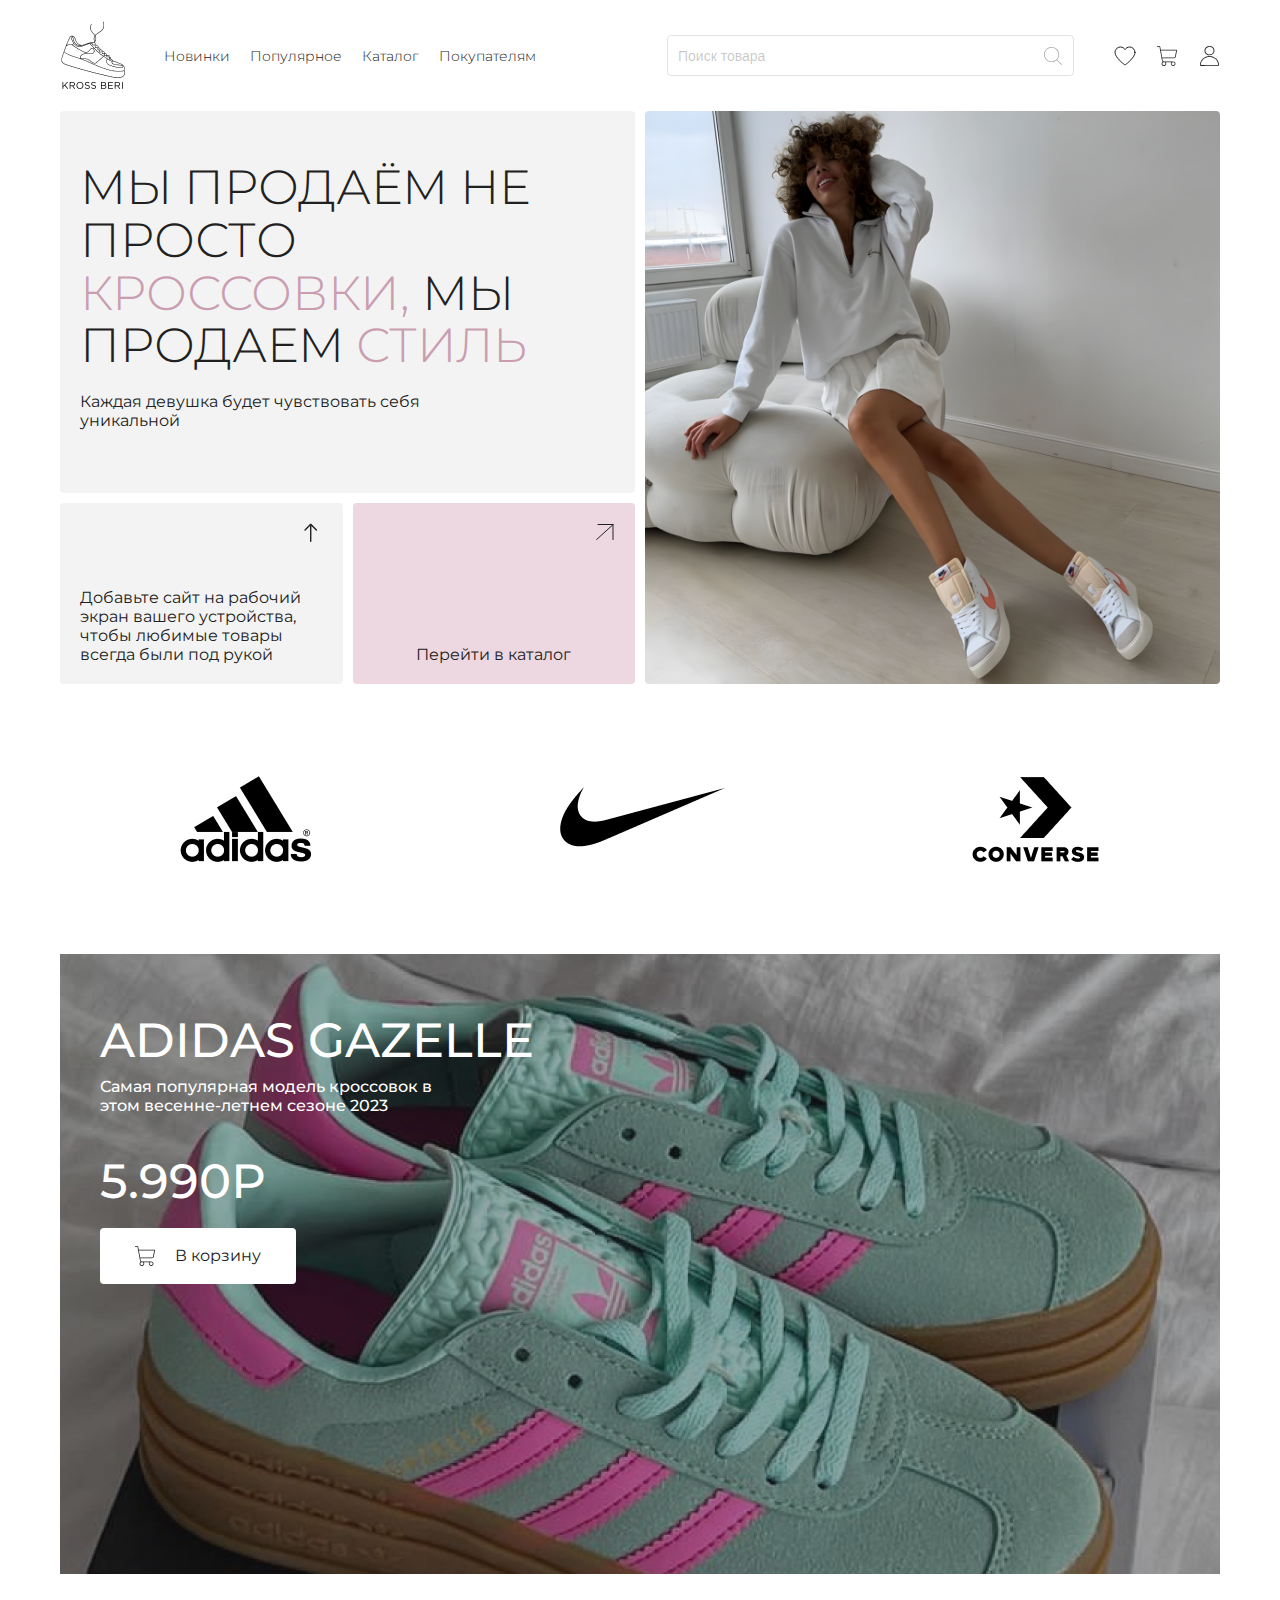
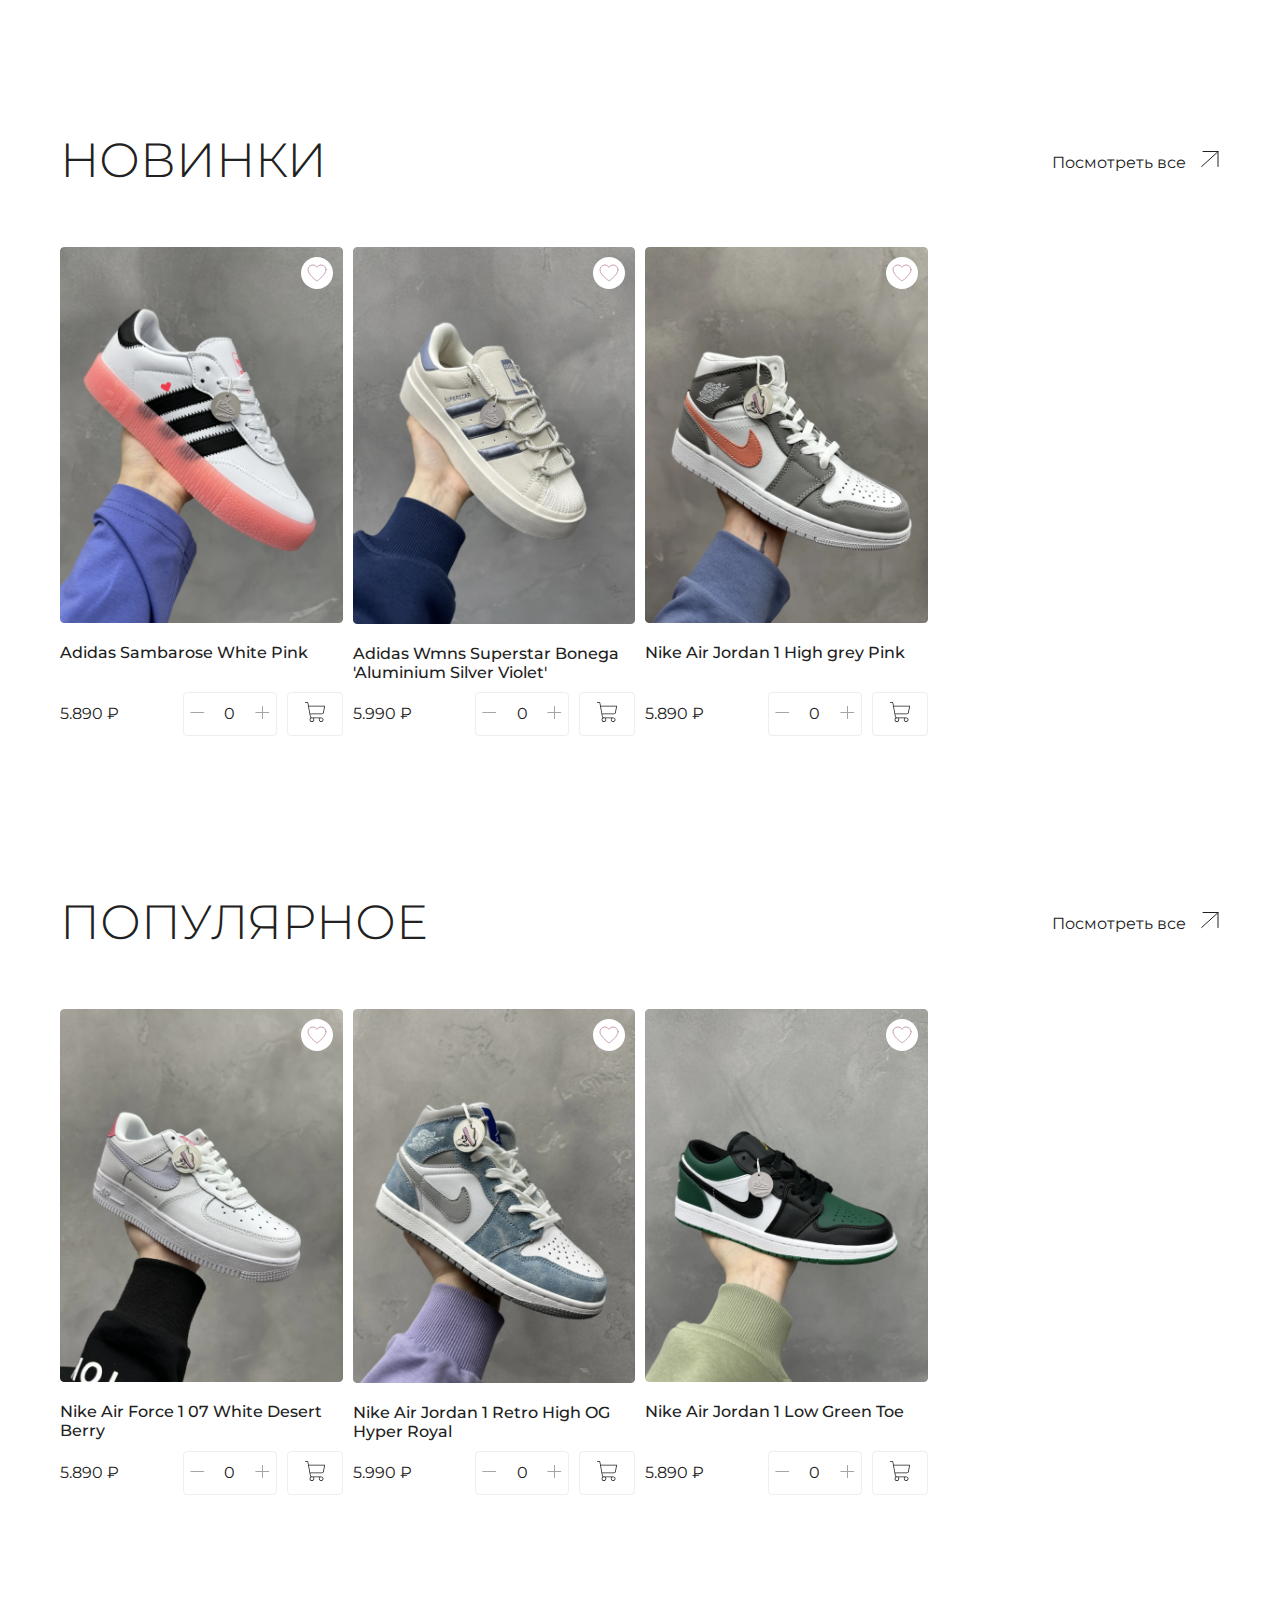
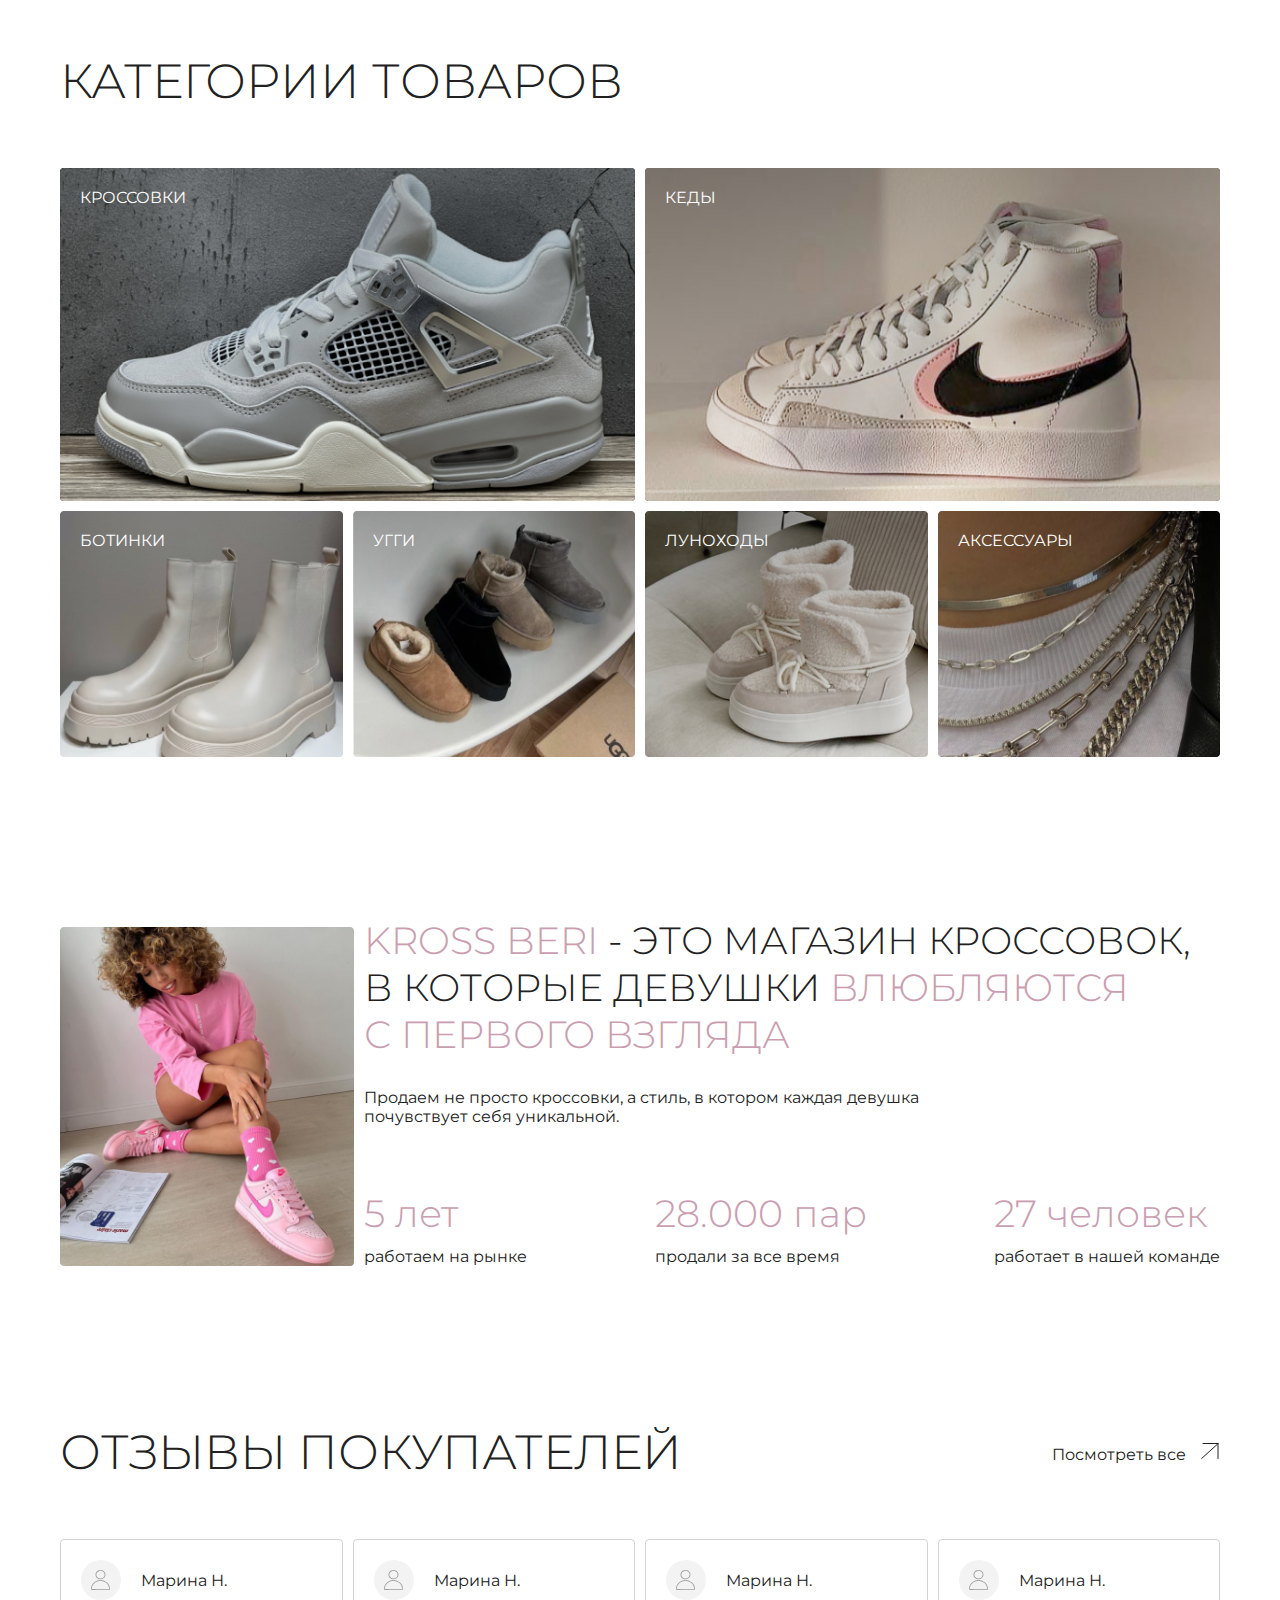
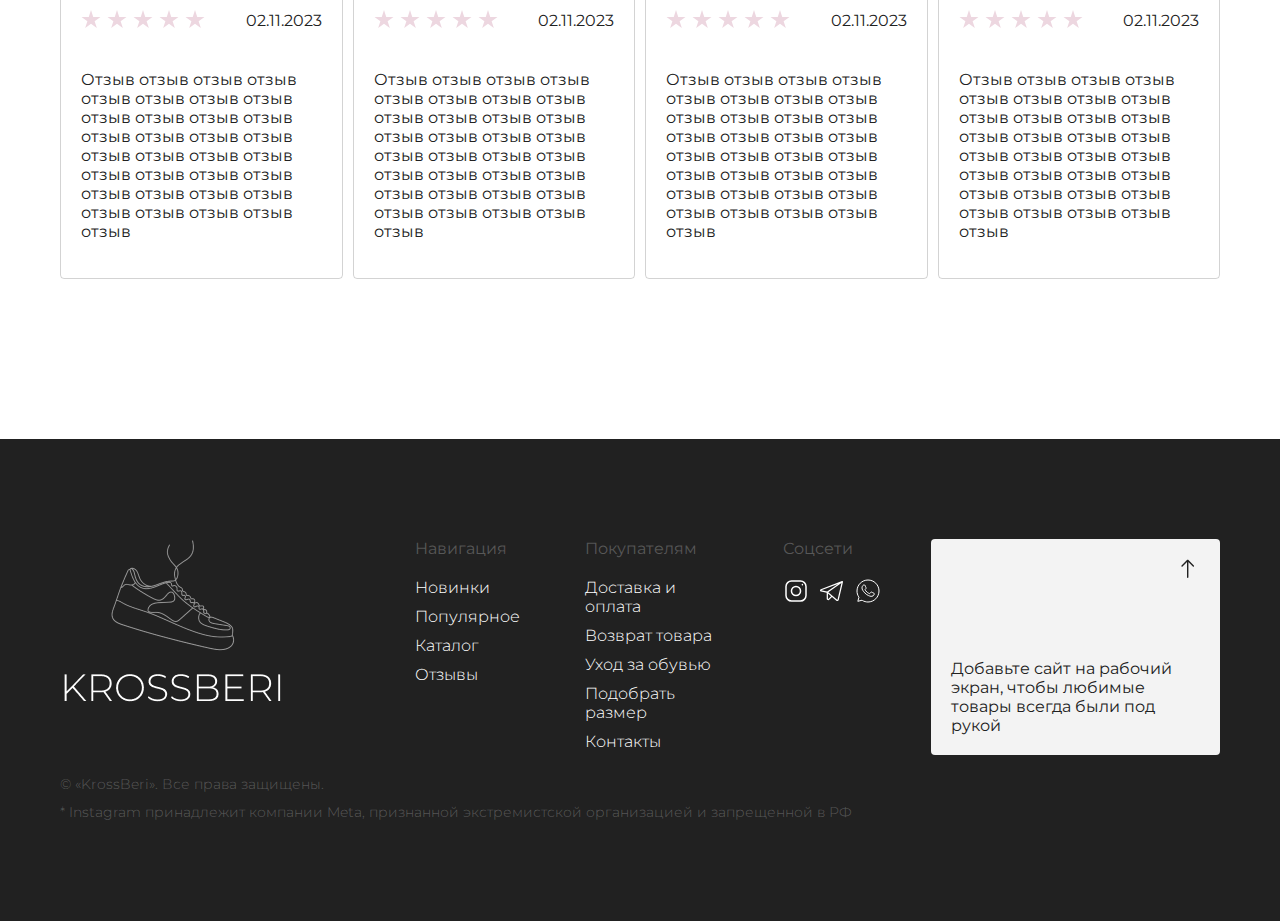
==== commit 4c679088: "адапт" ====
--- a/index.html
+++ b/index.html
@@ -7,148 +7,278 @@
       <link rel="stylesheet" href="./assets/css/style.css" />
    </head>
    <body>
-      <header class="header container">
-         <nav class="header__nav">
-            <a href="#" class="header__link">
-               <img src="./assets/images/logo.png" alt="">
-            </a>
-
-            <ul class="header__list">
-               <li class="header__item header__modal-trigger header__modal-trigger_low">
-                  <a href="#">
-                     Новинки
-                  </a>
-
-                  <div class="header__modal-window">
-                     <div class="header__modal-categories">
-                        <div class="header__modal-block">
-                           <p class="header__modal-title">Все категории</p>
-                           <ul>
-                              <li><a href="#">Кроссовки</a></li>
-                              <li><a href="#">Кеды</a></li>
-                              <li><a href="#">Ботинки</a></li>
-                              <li><a href="#">Угги</a></li>
-                              <li><a href="#">Луноходы</a></li>
-                              <li><a href="#">Аксессуары</a></li>
-                           </ul>
-                        </div>
-                        <div class="header__modal-block">
-                           <p class="header__modal-title">Все бренды</p>
-                           <ul>
-                              <li><a href="#">Adidas</a></li>
-                              <li><a href="#">Nike</a></li>
-                              <li><a href="#">Converse</a></li>
-                           </ul>
-                        </div>
-                     </div>
-                  </div>
-               </li>
-               <li class="header__item header__modal-trigger header__modal-trigger_low">
-                  <a href="#">
-                     Популярное
-                  </a>
-
-                  <div class="header__modal-window">
-                     <div class="header__modal-categories">
-                        <div class="header__modal-block">
-                           <p class="header__modal-title">Все категории</p>
-                           <ul>
-                              <li><a href="#">Кроссовки</a></li>
-                              <li><a href="#">Кеды</a></li>
-                              <li><a href="#">Ботинки</a></li>
-                              <li><a href="#">Угги</a></li>
-                              <li><a href="#">Луноходы</a></li>
-                              <li><a href="#">Аксессуары</a></li>
-                           </ul>
-                        </div>
-                        <div class="header__modal-block">
-                           <p class="header__modal-title">Все бренды</p>
-                           <ul>
-                              <li><a href="#">Adidas</a></li>
-                              <li><a href="#">Nike</a></li>
-                              <li><a href="#">Converse</a></li>
-                           </ul>
-                        </div>
-                     </div>
-                  </div>
-               </li>
-               
-               <li class="header__item header__modal-trigger header__modal-trigger_low">
-                  <a href="#">
-                     Каталог
-                  </a>
-
-                  <div class="header__modal-window">
-                     <div class="header__modal-categories">
-                        <div class="header__modal-block">
-                           <p class="header__modal-title">Все категории</p>
-                           <ul>
-                              <li><a href="#">Кроссовки</a></li>
-                              <li><a href="#">Кеды</a></li>
-                              <li><a href="#">Ботинки</a></li>
-                              <li><a href="#">Угги</a></li>
-                              <li><a href="#">Луноходы</a></li>
-                              <li><a href="#">Аксессуары</a></li>
-                           </ul>
-                        </div>
-                        <div class="header__modal-block">
-                           <p class="header__modal-title">Все бренды</p>
-                           <ul>
-                              <li><a href="#">Adidas</a></li>
-                              <li><a href="#">Nike</a></li>
-                              <li><a href="#">Converse</a></li>
-                           </ul>
-                        </div>
-                     </div>
-                  </div>
-               </li>
-               <li class="header__item">
-                  <a href="#">
-                     Покупателям
-                  </a>
-               </li>
-            </ul>
-         </nav>
-         <div class="header__options">
-            <label class="header__search" for="header-search">
-               <input class="header__search-input" type="text" id="header-search" name="header-search" placeholder="Поиск товара">
-               <svg class="header__search-img" xmlns="http://www.w3.org/2000/svg" width="18" height="18" viewBox="0 0 18 18" fill="none">
-                  <path opacity="0.4" d="M17.8946 17.3857L13.1564 12.6475C14.4844 11.1867 15.1883 9.26439 15.1179 7.29142C15.0474 5.31845 14.2081 3.45129 12.7792 2.08892C11.3504 0.726557 9.44544 -0.0229599 7.47135 0.000536196C5.49727 0.0240323 3.61066 0.818678 2.21467 2.21467C0.818678 3.61066 0.0240323 5.49727 0.000536196 7.47135C-0.0229599 9.44544 0.726557 11.3504 2.08892 12.7792C3.45129 14.2081 5.31845 15.0474 7.29142 15.1179C9.26439 15.1883 11.1867 14.4844 12.6475 13.1564L17.3857 17.8946C17.4532 17.9621 17.5447 18 17.6402 18C17.7356 18 17.8271 17.9621 17.8946 17.8946C17.9621 17.8271 18 17.7356 18 17.6402C18 17.5447 17.9621 17.4532 17.8946 17.3857ZM0.737281 7.57036C0.737281 6.21891 1.13803 4.8978 1.88886 3.77411C2.63969 2.65041 3.70687 1.7746 4.95545 1.25742C6.20404 0.740239 7.57794 0.604921 8.90343 0.868577C10.2289 1.13223 11.4465 1.78302 12.4021 2.73864C13.3577 3.69427 14.0085 4.91181 14.2721 6.23729C14.5358 7.56278 14.4005 8.93669 13.8833 10.1853C13.3661 11.4339 12.4903 12.501 11.3666 13.2519C10.2429 14.0027 8.92182 14.4034 7.57036 14.4034C5.7587 14.4015 4.02179 13.681 2.74075 12.4C1.45971 11.1189 0.739185 9.38202 0.737281 7.57036Z" fill="#212121"/>
-               </svg>
-            </label>
-
-            <div class="header__icons">
-               <div class="header__favorite">
-                  <a href="#">
-                     <svg xmlns="http://www.w3.org/2000/svg" width="22" height="22" viewBox="0 0 22 22" fill="none">
-                        <path d="M21 7.36927C21 4.40406 18.5879 2 15.6121 2C13.6526 2 11.9432 3.04522 11 4.60335C10.0568 3.04574 8.34737 2 6.3879 2C3.41211 2.00052 1 4.40406 1 7.36927C1 8.04685 1.13158 8.69297 1.36158 9.28979C3.14316 14.3963 11 20 11 20C11 20 18.8568 14.3963 20.6389 9.28979C20.8689 8.69297 21 8.04685 21 7.36927Z" stroke="#212121" stroke-linecap="round" stroke-linejoin="round"/>
-                     </svg>
-                  </a>
-               </div>
+      <header class="header ">
+         <div class="header__desk container">
+            <nav class="header__nav">
+               <a href="#" class="header__link">
+                  <img src="./assets/images/logo.png" alt="" />
+               </a>
    
-               <div class="header__cart">
-                  <a href="#">
-                     <svg xmlns="http://www.w3.org/2000/svg" width="22" height="22" viewBox="0 0 22 22" fill="none">
-                        <path d="M20.9102 4.98417C20.8742 4.94089 20.829 4.90605 20.778 4.88213C20.727 4.8582 20.6714 4.84578 20.615 4.84573H4.78262L4.25571 1.94701C4.2073 1.68118 4.06711 1.44078 3.85959 1.26771C3.65206 1.09465 3.39038 0.999906 3.12015 1H1.38461C1.2826 1 1.18478 1.04052 1.11265 1.11264C1.04052 1.18476 1 1.28258 1 1.38457C1 1.48657 1.04052 1.58439 1.11265 1.65651C1.18478 1.72863 1.2826 1.76915 1.38461 1.76915H3.11535C3.20642 1.76766 3.29506 1.79854 3.36549 1.85629C3.43592 1.91404 3.48357 1.99491 3.49995 2.0845L5.95183 15.5734C6.03763 16.0424 6.29463 16.4628 6.67297 16.7531C6.27624 17.0087 5.96746 17.3799 5.78827 17.8165C5.60907 18.2532 5.56809 18.7342 5.67083 19.1949C5.77358 19.6555 6.01512 20.0735 6.36288 20.3926C6.71064 20.7117 7.14789 20.9165 7.61568 20.9794C8.08347 21.0423 8.55929 20.9602 8.97899 20.7443C9.39868 20.5284 9.74206 20.1889 9.96282 19.7718C10.1836 19.3546 10.2711 18.8798 10.2136 18.4114C10.1561 17.943 9.95631 17.5034 9.64119 17.1521H15.4353C15.083 17.5459 14.8766 18.0487 14.8505 18.5765C14.8244 19.1042 14.9803 19.625 15.292 20.0516C15.6038 20.4783 16.0526 20.785 16.5633 20.9206C17.0741 21.0561 17.6159 21.0123 18.0982 20.7964C18.5806 20.5805 18.9742 20.2056 19.2133 19.7344C19.4524 19.2631 19.5225 18.7241 19.4119 18.2074C19.3013 17.6907 19.0167 17.2276 18.6056 16.8956C18.1946 16.5635 17.682 16.3825 17.1536 16.3829H7.84315C7.57309 16.3828 7.31163 16.2879 7.10431 16.1149C6.89699 15.9418 6.75694 15.7016 6.70855 15.4359L6.32394 13.3063H17.9324C18.3828 13.3064 18.8189 13.1484 19.1647 12.8599C19.5105 12.5714 19.744 12.1707 19.8247 11.7277L20.9939 5.29953C21.0039 5.24404 21.0016 5.18704 20.9871 5.13254C20.9727 5.07804 20.9464 5.02739 20.9102 4.98417ZM9.46139 18.6904C9.46139 18.9946 9.37116 19.292 9.20211 19.545C9.03307 19.798 8.7928 19.9951 8.51168 20.1115C8.23057 20.228 7.92125 20.2584 7.62282 20.1991C7.32439 20.1397 7.05027 19.9932 6.83512 19.7781C6.61996 19.563 6.47344 19.2889 6.41408 18.9905C6.35472 18.6921 6.38518 18.3828 6.50162 18.1017C6.61806 17.8206 6.81525 17.5803 7.06824 17.4113C7.32124 17.2423 7.61868 17.1521 7.92295 17.1521C8.33097 17.1521 8.72228 17.3141 9.01079 17.6026C9.2993 17.8911 9.46139 18.2824 9.46139 18.6904ZM18.692 18.6904C18.692 18.9946 18.6018 19.292 18.4327 19.545C18.2637 19.798 18.0234 19.9951 17.7423 20.1115C17.4612 20.228 17.1518 20.2584 16.8534 20.1991C16.555 20.1397 16.2809 19.9932 16.0657 19.7781C15.8506 19.563 15.704 19.2889 15.6447 18.9905C15.5853 18.6921 15.6158 18.3828 15.7322 18.1017C15.8487 17.8206 16.0459 17.5803 16.2988 17.4113C16.5518 17.2423 16.8493 17.1521 17.1536 17.1521C17.5616 17.1521 17.9529 17.3141 18.2414 17.6026C18.5299 17.8911 18.692 18.2824 18.692 18.6904ZM19.0679 11.5902C19.0195 11.856 18.8793 12.0964 18.6718 12.2695C18.4643 12.4425 18.2026 12.5373 17.9324 12.5372H6.18068L4.92204 5.61487H20.1545L19.0679 11.5902Z" fill="#212121"/>
-                     </svg>
-                  </a>
-               </div>
-
-               <div class="header__profile header__modal-trigger">
-                  <a href="#">
-                     <svg xmlns="http://www.w3.org/2000/svg" width="22" height="22" viewBox="0 0 22 22" fill="none">
-                        <path fill-rule="evenodd" clip-rule="evenodd" d="M10.7085 1.03751C9.67694 1.18397 8.72921 1.63381 7.96564 2.33945C7.02196 3.21166 6.56427 4.19603 6.50907 5.47243C6.44843 6.87614 6.88526 7.94452 7.91656 8.91451C8.89789 9.8376 9.85719 10.2429 11.207 10.3049C12.5006 10.3642 13.5444 10.0635 14.5759 9.33426C15.3936 8.75607 16.0565 7.80591 16.3332 6.81514C16.4989 6.2218 16.5024 5.13083 16.3405 4.54286C15.971 3.20105 14.9913 2.0665 13.7076 1.49382C13.3253 1.32326 12.8632 1.1516 12.6809 1.11229C12.1655 1.00122 11.2174 0.965277 10.7085 1.03751ZM12.8414 2.01293C13.5038 2.23926 13.9967 2.54588 14.4764 3.02995C15.003 3.56145 15.3035 4.06603 15.4822 4.71893C15.7285 5.61916 15.649 6.41556 15.2281 7.2627C14.3446 9.04107 12.1076 9.9654 10.2053 9.33825C9.23259 9.01759 8.25502 8.2457 7.83388 7.46569C7.3448 6.56002 7.21451 5.51071 7.48319 4.64112C7.88996 3.32472 9.09988 2.22894 10.5177 1.89305C11.1499 1.74322 12.2126 1.79803 12.8414 2.01293ZM9.83914 11.1916C8.12385 11.461 6.34504 12.2802 5.01324 13.4139C3.23988 14.9234 2.11345 17.1681 2.01846 19.3815C1.98162 20.2402 1.98722 20.2864 2.15523 20.5176C2.53157 21.0356 1.82937 20.9994 11.4918 20.9995L20.1404 20.9996L20.4267 20.8492C20.6153 20.7502 20.7667 20.5954 20.8701 20.3957C21.0109 20.1238 21.0218 20.0243 20.9754 19.4272C20.8029 17.2111 19.9416 15.3707 18.345 13.8067C16.9485 12.4389 15.0902 11.5085 13.1284 11.1952C12.2874 11.0608 10.6826 11.0591 9.83914 11.1916ZM12.3889 11.9102C14.2842 12.1131 15.959 12.8348 17.3435 14.0451C18.18 14.7763 18.7773 15.5225 19.2415 16.4161C19.8118 17.5138 20.1654 18.8748 20.1103 19.7602L20.0867 20.1389L11.5466 20.1564C4.91847 20.17 2.98219 20.1552 2.89825 20.09C2.81174 20.023 2.79965 19.8954 2.8379 19.4528C3.01616 17.3913 3.85217 15.6844 5.38552 14.2517C5.77055 13.8919 6.3177 13.4542 6.60141 13.2789C7.67979 12.6128 8.94056 12.1376 10.028 11.9873C10.332 11.9453 10.6636 11.8996 10.7649 11.8857C11.1359 11.8348 11.775 11.8444 12.3889 11.9102Z" fill="#212121"/>
-                     </svg>
-                  </a>
-
-                  <div class="header__modal-window header__modal-window_right">
-                     <ul class="header__modal-list">
-                        <li><a href="#">Войти</a></li>
-                        <li><a href="#">Зарегистрироваться</a></li>
-                        <li><a href="#">Выйти из профиля</a></li>
-                     </ul>
-                  </div>
-               </div>
+               <ul class="header__list">
+                  <li
+                     class="header__item header__modal-trigger header__modal-trigger_low"
+                  >
+                     <a href="#"> Новинки </a>
+   
+                     <div class="header__modal-window">
+                        <div class="header__modal-categories">
+                           <div class="header__modal-block">
+                              <p class="header__modal-title">Все категории</p>
+                              <ul>
+                                 <li><a href="#">Кроссовки</a></li>
+                                 <li><a href="#">Кеды</a></li>
+                                 <li><a href="#">Ботинки</a></li>
+                                 <li><a href="#">Угги</a></li>
+                                 <li><a href="#">Луноходы</a></li>
+                                 <li><a href="#">Аксессуары</a></li>
+                              </ul>
+                           </div>
+                           <div class="header__modal-block">
+                              <p class="header__modal-title">Все бренды</p>
+                              <ul>
+                                 <li><a href="#">Adidas</a></li>
+                                 <li><a href="#">Nike</a></li>
+                                 <li><a href="#">Converse</a></li>
+                              </ul>
+                           </div>
+                        </div>
+                     </div>
+                  </li>
+                  <li
+                     class="header__item header__modal-trigger header__modal-trigger_low"
+                  >
+   
+                     <a href="#"> Популярное </a>
+   
+                     <div class="header__modal-window">
+                        <div class="header__modal-categories">
+                           <div class="header__modal-block">
+                              <p class="header__modal-title">Все категории</p>
+                              <ul>
+                                 <li><a href="#">Кроссовки</a></li>
+                                 <li><a href="#">Кеды</a></li>
+                                 <li><a href="#">Ботинки</a></li>
+                                 <li><a href="#">Угги</a></li>
+                                 <li><a href="#">Луноходы</a></li>
+                                 <li><a href="#">Аксессуары</a></li>
+                              </ul>
+                           </div>
+                           <div class="header__modal-block">
+                              <p class="header__modal-title">Все бренды</p>
+                              <ul>
+                                 <li><a href="#">Adidas</a></li>
+                                 <li><a href="#">Nike</a></li>
+                                 <li><a href="#">Converse</a></li>
+                              </ul>
+                           </div>
+                        </div>
+                     </div>
+                  </li>
+   
+                  <li
+                     class="header__item header__modal-trigger header__modal-trigger_low"
+                  >
+                     <a href="#"> Каталог </a>
+   
+                     <div class="header__modal-window">
+                        <div class="header__modal-categories">
+                           <div class="header__modal-block">
+                              <p class="header__modal-title">Все категории</p>
+                              <ul>
+                                 <li><a href="#">Кроссовки</a></li>
+                                 <li><a href="#">Кеды</a></li>
+                                 <li><a href="#">Ботинки</a></li>
+                                 <li><a href="#">Угги</a></li>
+                                 <li><a href="#">Луноходы</a></li>
+                                 <li><a href="#">Аксессуары</a></li>
+                              </ul>
+                           </div>
+                           <div class="header__modal-block">
+                              <p class="header__modal-title">Все бренды</p>
+                              <ul>
+                                 <li><a href="#">Adidas</a></li>
+                                 <li><a href="#">Nike</a></li>
+                                 <li><a href="#">Converse</a></li>
+                              </ul>
+                           </div>
+                        </div>
+                     </div>
+                  </li>
+                  <li class="header__item">
+                     <a href="#"> Покупателям </a>
+                  </li>
+               </ul>
+            </nav>
+            <div class="header__options">
+               <label class="header__search" for="header-search">
+                  <input
+                     class="header__search-input"
+                     type="text"
+                     id="header-search"
+                     name="header-search"
+                     placeholder="Поиск товара"
+                  />
+                  <svg
+                     class="header__search-img"
+                     xmlns="http://www.w3.org/2000/svg"
+                     width="18"
+                     height="18"
+                     viewBox="0 0 18 18"
+                     fill="none"
+                  >
+                     <path
+                        opacity="0.4"
+                        d="M17.8946 17.3857L13.1564 12.6475C14.4844 11.1867 15.1883 9.26439 15.1179 7.29142C15.0474 5.31845 14.2081 3.45129 12.7792 2.08892C11.3504 0.726557 9.44544 -0.0229599 7.47135 0.000536196C5.49727 0.0240323 3.61066 0.818678 2.21467 2.21467C0.818678 3.61066 0.0240323 5.49727 0.000536196 7.47135C-0.0229599 9.44544 0.726557 11.3504 2.08892 12.7792C3.45129 14.2081 5.31845 15.0474 7.29142 15.1179C9.26439 15.1883 11.1867 14.4844 12.6475 13.1564L17.3857 17.8946C17.4532 17.9621 17.5447 18 17.6402 18C17.7356 18 17.8271 17.9621 17.8946 17.8946C17.9621 17.8271 18 17.7356 18 17.6402C18 17.5447 17.9621 17.4532 17.8946 17.3857ZM0.737281 7.57036C0.737281 6.21891 1.13803 4.8978 1.88886 3.77411C2.63969 2.65041 3.70687 1.7746 4.95545 1.25742C6.20404 0.740239 7.57794 0.604921 8.90343 0.868577C10.2289 1.13223 11.4465 1.78302 12.4021 2.73864C13.3577 3.69427 14.0085 4.91181 14.2721 6.23729C14.5358 7.56278 14.4005 8.93669 13.8833 10.1853C13.3661 11.4339 12.4903 12.501 11.3666 13.2519C10.2429 14.0027 8.92182 14.4034 7.57036 14.4034C5.7587 14.4015 4.02179 13.681 2.74075 12.4C1.45971 11.1189 0.739185 9.38202 0.737281 7.57036Z"
+                        fill="#212121"
+                     />
+                  </svg>
+               </label>
+   
+               <div class="header__icons">
+                  <div class="header__favorite">
+                     <a href="#">
+                        <svg
+                           xmlns="http://www.w3.org/2000/svg"
+                           width="22"
+                           height="22"
+                           viewBox="0 0 22 22"
+                           fill="none"
+                        >
+                           <path
+                              d="M21 7.36927C21 4.40406 18.5879 2 15.6121 2C13.6526 2 11.9432 3.04522 11 4.60335C10.0568 3.04574 8.34737 2 6.3879 2C3.41211 2.00052 1 4.40406 1 7.36927C1 8.04685 1.13158 8.69297 1.36158 9.28979C3.14316 14.3963 11 20 11 20C11 20 18.8568 14.3963 20.6389 9.28979C20.8689 8.69297 21 8.04685 21 7.36927Z"
+                              stroke="#212121"
+                              stroke-linecap="round"
+                              stroke-linejoin="round"
+                           />
+                        </svg>
+                     </a>
+                  </div>
+   
+                  <div class="header__cart">
+                     <a href="#">
+                        <svg
+                           xmlns="http://www.w3.org/2000/svg"
+                           width="22"
+                           height="22"
+                           viewBox="0 0 22 22"
+                           fill="none"
+                        >
+                           <path
+                              d="M20.9102 4.98417C20.8742 4.94089 20.829 4.90605 20.778 4.88213C20.727 4.8582 20.6714 4.84578 20.615 4.84573H4.78262L4.25571 1.94701C4.2073 1.68118 4.06711 1.44078 3.85959 1.26771C3.65206 1.09465 3.39038 0.999906 3.12015 1H1.38461C1.2826 1 1.18478 1.04052 1.11265 1.11264C1.04052 1.18476 1 1.28258 1 1.38457C1 1.48657 1.04052 1.58439 1.11265 1.65651C1.18478 1.72863 1.2826 1.76915 1.38461 1.76915H3.11535C3.20642 1.76766 3.29506 1.79854 3.36549 1.85629C3.43592 1.91404 3.48357 1.99491 3.49995 2.0845L5.95183 15.5734C6.03763 16.0424 6.29463 16.4628 6.67297 16.7531C6.27624 17.0087 5.96746 17.3799 5.78827 17.8165C5.60907 18.2532 5.56809 18.7342 5.67083 19.1949C5.77358 19.6555 6.01512 20.0735 6.36288 20.3926C6.71064 20.7117 7.14789 20.9165 7.61568 20.9794C8.08347 21.0423 8.55929 20.9602 8.97899 20.7443C9.39868 20.5284 9.74206 20.1889 9.96282 19.7718C10.1836 19.3546 10.2711 18.8798 10.2136 18.4114C10.1561 17.943 9.95631 17.5034 9.64119 17.1521H15.4353C15.083 17.5459 14.8766 18.0487 14.8505 18.5765C14.8244 19.1042 14.9803 19.625 15.292 20.0516C15.6038 20.4783 16.0526 20.785 16.5633 20.9206C17.0741 21.0561 17.6159 21.0123 18.0982 20.7964C18.5806 20.5805 18.9742 20.2056 19.2133 19.7344C19.4524 19.2631 19.5225 18.7241 19.4119 18.2074C19.3013 17.6907 19.0167 17.2276 18.6056 16.8956C18.1946 16.5635 17.682 16.3825 17.1536 16.3829H7.84315C7.57309 16.3828 7.31163 16.2879 7.10431 16.1149C6.89699 15.9418 6.75694 15.7016 6.70855 15.4359L6.32394 13.3063H17.9324C18.3828 13.3064 18.8189 13.1484 19.1647 12.8599C19.5105 12.5714 19.744 12.1707 19.8247 11.7277L20.9939 5.29953C21.0039 5.24404 21.0016 5.18704 20.9871 5.13254C20.9727 5.07804 20.9464 5.02739 20.9102 4.98417ZM9.46139 18.6904C9.46139 18.9946 9.37116 19.292 9.20211 19.545C9.03307 19.798 8.7928 19.9951 8.51168 20.1115C8.23057 20.228 7.92125 20.2584 7.62282 20.1991C7.32439 20.1397 7.05027 19.9932 6.83512 19.7781C6.61996 19.563 6.47344 19.2889 6.41408 18.9905C6.35472 18.6921 6.38518 18.3828 6.50162 18.1017C6.61806 17.8206 6.81525 17.5803 7.06824 17.4113C7.32124 17.2423 7.61868 17.1521 7.92295 17.1521C8.33097 17.1521 8.72228 17.3141 9.01079 17.6026C9.2993 17.8911 9.46139 18.2824 9.46139 18.6904ZM18.692 18.6904C18.692 18.9946 18.6018 19.292 18.4327 19.545C18.2637 19.798 18.0234 19.9951 17.7423 20.1115C17.4612 20.228 17.1518 20.2584 16.8534 20.1991C16.555 20.1397 16.2809 19.9932 16.0657 19.7781C15.8506 19.563 15.704 19.2889 15.6447 18.9905C15.5853 18.6921 15.6158 18.3828 15.7322 18.1017C15.8487 17.8206 16.0459 17.5803 16.2988 17.4113C16.5518 17.2423 16.8493 17.1521 17.1536 17.1521C17.5616 17.1521 17.9529 17.3141 18.2414 17.6026C18.5299 17.8911 18.692 18.2824 18.692 18.6904ZM19.0679 11.5902C19.0195 11.856 18.8793 12.0964 18.6718 12.2695C18.4643 12.4425 18.2026 12.5373 17.9324 12.5372H6.18068L4.92204 5.61487H20.1545L19.0679 11.5902Z"
+                              fill="#212121"
+                           />
+                        </svg>
+                     </a>
+                  </div>
+   
+                  <div class="header__profile header__modal-trigger">
+                     <a href="#">
+                        <svg
+                           xmlns="http://www.w3.org/2000/svg"
+                           width="22"
+                           height="22"
+                           viewBox="0 0 22 22"
+                           fill="none"
+                        >
+                           <path
+                              fill-rule="evenodd"
+                              clip-rule="evenodd"
+                              d="M10.7085 1.03751C9.67694 1.18397 8.72921 1.63381 7.96564 2.33945C7.02196 3.21166 6.56427 4.19603 6.50907 5.47243C6.44843 6.87614 6.88526 7.94452 7.91656 8.91451C8.89789 9.8376 9.85719 10.2429 11.207 10.3049C12.5006 10.3642 13.5444 10.0635 14.5759 9.33426C15.3936 8.75607 16.0565 7.80591 16.3332 6.81514C16.4989 6.2218 16.5024 5.13083 16.3405 4.54286C15.971 3.20105 14.9913 2.0665 13.7076 1.49382C13.3253 1.32326 12.8632 1.1516 12.6809 1.11229C12.1655 1.00122 11.2174 0.965277 10.7085 1.03751ZM12.8414 2.01293C13.5038 2.23926 13.9967 2.54588 14.4764 3.02995C15.003 3.56145 15.3035 4.06603 15.4822 4.71893C15.7285 5.61916 15.649 6.41556 15.2281 7.2627C14.3446 9.04107 12.1076 9.9654 10.2053 9.33825C9.23259 9.01759 8.25502 8.2457 7.83388 7.46569C7.3448 6.56002 7.21451 5.51071 7.48319 4.64112C7.88996 3.32472 9.09988 2.22894 10.5177 1.89305C11.1499 1.74322 12.2126 1.79803 12.8414 2.01293ZM9.83914 11.1916C8.12385 11.461 6.34504 12.2802 5.01324 13.4139C3.23988 14.9234 2.11345 17.1681 2.01846 19.3815C1.98162 20.2402 1.98722 20.2864 2.15523 20.5176C2.53157 21.0356 1.82937 20.9994 11.4918 20.9995L20.1404 20.9996L20.4267 20.8492C20.6153 20.7502 20.7667 20.5954 20.8701 20.3957C21.0109 20.1238 21.0218 20.0243 20.9754 19.4272C20.8029 17.2111 19.9416 15.3707 18.345 13.8067C16.9485 12.4389 15.0902 11.5085 13.1284 11.1952C12.2874 11.0608 10.6826 11.0591 9.83914 11.1916ZM12.3889 11.9102C14.2842 12.1131 15.959 12.8348 17.3435 14.0451C18.18 14.7763 18.7773 15.5225 19.2415 16.4161C19.8118 17.5138 20.1654 18.8748 20.1103 19.7602L20.0867 20.1389L11.5466 20.1564C4.91847 20.17 2.98219 20.1552 2.89825 20.09C2.81174 20.023 2.79965 19.8954 2.8379 19.4528C3.01616 17.3913 3.85217 15.6844 5.38552 14.2517C5.77055 13.8919 6.3177 13.4542 6.60141 13.2789C7.67979 12.6128 8.94056 12.1376 10.028 11.9873C10.332 11.9453 10.6636 11.8996 10.7649 11.8857C11.1359 11.8348 11.775 11.8444 12.3889 11.9102Z"
+                              fill="#212121"
+                           />
+                        </svg>
+                     </a>
+   
+                     <div class="header__modal-window header__modal-window_right">
+                        <ul class="header__modal-list">
+                           <li><a href="#">Войти</a></li>
+                           <li><a href="#">Зарегистрироваться</a></li>
+                           <li><a href="#">Выйти из профиля</a></li>
+                        </ul>
+                     </div>
+                  </div>
+               </div>
+            </div>
+         </div>
+
+         <div class="header__mobile">
+            <div class="header__top container">
+               <label class="header__search" for="header-search-mobile">
+                  <input
+                     class="header__search-input"
+                     type="text"
+                     id="header-search-mobile"
+                     name="header-search-mobile"
+                     placeholder="Поиск товара"
+                  />
+                  <svg
+                     class="header__search-img"
+                     xmlns="http://www.w3.org/2000/svg"
+                     width="18"
+                     height="18"
+                     viewBox="0 0 18 18"
+                     fill="none"
+                  >
+                     <path
+                        opacity="0.4"
+                        d="M17.8946 17.3857L13.1564 12.6475C14.4844 11.1867 15.1883 9.26439 15.1179 7.29142C15.0474 5.31845 14.2081 3.45129 12.7792 2.08892C11.3504 0.726557 9.44544 -0.0229599 7.47135 0.000536196C5.49727 0.0240323 3.61066 0.818678 2.21467 2.21467C0.818678 3.61066 0.0240323 5.49727 0.000536196 7.47135C-0.0229599 9.44544 0.726557 11.3504 2.08892 12.7792C3.45129 14.2081 5.31845 15.0474 7.29142 15.1179C9.26439 15.1883 11.1867 14.4844 12.6475 13.1564L17.3857 17.8946C17.4532 17.9621 17.5447 18 17.6402 18C17.7356 18 17.8271 17.9621 17.8946 17.8946C17.9621 17.8271 18 17.7356 18 17.6402C18 17.5447 17.9621 17.4532 17.8946 17.3857ZM0.737281 7.57036C0.737281 6.21891 1.13803 4.8978 1.88886 3.77411C2.63969 2.65041 3.70687 1.7746 4.95545 1.25742C6.20404 0.740239 7.57794 0.604921 8.90343 0.868577C10.2289 1.13223 11.4465 1.78302 12.4021 2.73864C13.3577 3.69427 14.0085 4.91181 14.2721 6.23729C14.5358 7.56278 14.4005 8.93669 13.8833 10.1853C13.3661 11.4339 12.4903 12.501 11.3666 13.2519C10.2429 14.0027 8.92182 14.4034 7.57036 14.4034C5.7587 14.4015 4.02179 13.681 2.74075 12.4C1.45971 11.1189 0.739185 9.38202 0.737281 7.57036Z"
+                        fill="#212121"
+                     />
+                  </svg>
+               </label>
+
+               <button class="header__notification">
+
+                  <svg xmlns="http://www.w3.org/2000/svg" width="24" height="26" viewBox="0 0 24 26" fill="none">
+                     <path d="M15.2706 19.7692V20.6154C15.2706 21.513 14.9261 22.3739 14.3128 23.0087C13.6996 23.6434 12.8679 24 12.0006 24C11.1334 24 10.3016 23.6434 9.6884 23.0087C9.07517 22.3739 8.73066 21.513 8.73066 20.6154V19.7692M20.7723 18.0468C19.4602 16.3846 18.5339 15.5385 18.5339 10.956C18.5339 6.75962 16.4636 5.26457 14.7596 4.53846C14.5333 4.44221 14.3202 4.22115 14.2513 3.98053C13.9524 2.9276 13.1144 2 12.0006 2C10.8868 2 10.0483 2.92813 9.75252 3.98159C9.68354 4.22486 9.47048 4.44221 9.24414 4.53846C7.53814 5.26563 5.4699 6.75538 5.4699 10.956C5.46734 15.5385 4.54103 16.3846 3.22896 18.0468C2.68533 18.7353 3.16151 19.7692 4.11236 19.7692H19.894C20.8397 19.7692 21.3128 18.7322 20.7723 18.0468Z" stroke="#212121" stroke-linecap="round" stroke-linejoin="round"/>
+                  </svg>
+                  <span>
+                     3
+                  </span>
+               </button>
+            </div>
+            <div class="header__bottom container">
+               <button class="header__item" id="header-catalog">
+                  <svg xmlns="http://www.w3.org/2000/svg" width="32" height="32" viewBox="0 0 32 32" fill="none">
+                     <g opacity="0.4">
+                        <path d="M23.8595 27.181L17.5419 20.8634C19.3125 18.9156 20.2511 16.3525 20.1572 13.7219C20.0632 11.0913 18.9441 8.60172 17.039 6.78523C15.1339 4.96874 12.5939 3.96939 9.9618 4.00071C7.32969 4.03204 4.81421 5.09157 2.95289 6.95289C1.09157 8.81421 0.0320431 11.3297 0.000714928 13.9618C-0.0306132 16.5939 0.968743 19.1339 2.78523 21.039C4.60172 22.9441 7.09127 24.0632 9.7219 24.1572C12.3525 24.2511 14.9156 23.3125 16.8634 21.5419L23.181 27.8595C23.2709 27.9495 23.393 28 23.5202 28C23.6475 28 23.7695 27.9495 23.8595 27.8595C23.9495 27.7695 24 27.6475 24 27.5202C24 27.393 23.9495 27.2709 23.8595 27.181ZM0.983042 14.0938C0.983042 12.2919 1.51738 10.5304 2.51848 9.03214C3.51959 7.53388 4.9425 6.36613 6.60727 5.67656C8.27205 4.98699 10.1039 4.80656 11.8712 5.1581C13.6386 5.50964 15.2619 6.37736 16.5361 7.65153C17.8103 8.92569 18.678 10.5491 19.0295 12.3164C19.3811 14.0837 19.2006 15.9156 18.5111 17.5804C17.8215 19.2451 16.6537 20.668 15.1555 21.6691C13.6572 22.6703 11.8958 23.2046 10.0938 23.2046C7.67827 23.2021 5.36238 22.2414 3.65433 20.5333C1.94628 18.8252 0.98558 16.5094 0.983042 14.0938Z" fill="#212121"/>
+                        <line x1="24" y1="10.5" x2="31" y2="10.5" stroke="#212121"/>
+                        <line x1="24" y1="15.5" x2="31" y2="15.5" stroke="#212121"/>
+                        <line x1="24" y1="20.5" x2="31" y2="20.5" stroke="#212121"/>
+                     </g>
+                  </svg>
+                  <span>Каталог</span>
+               </button>
+               <button class="header__item" id="header-catalog">
+                  <svg xmlns="http://www.w3.org/2000/svg" width="32" height="32" viewBox="0 0 32 32" fill="none">
+                     <g opacity="0.4">
+                        <path d="M30 10.7556C30 6.47252 26.5024 3 22.1876 3C19.3463 3 16.8676 4.50976 15.5 6.76039C14.1324 4.51052 11.6537 3 8.81245 3C4.49755 3.00076 1 6.47252 1 10.7556C1 11.7343 1.19079 12.6676 1.52429 13.5297C4.10758 20.9058 15.5 29 15.5 29C15.5 29 26.8924 20.9058 29.4765 13.5297C29.81 12.6676 30 11.7343 30 10.7556Z" stroke="#212121" stroke-linecap="round" stroke-linejoin="round"/>
+                     </g>
+                  </svg>
+                  <span>Вишлист</span>
+               </button>
+
+               <a href="#" class="header__item">
+                  <img src="./assets/images/logo-mobile.png" alt="logo-kross-beri">
+               </a>
+
+               <button class="header__item" id="header-catalog">
+                  <svg xmlns="http://www.w3.org/2000/svg" width="32" height="32" viewBox="0 0 32 32" fill="none">
+                     <g opacity="0.4">
+                        <path d="M30.8653 6.97626C30.8112 6.91133 30.7435 6.85908 30.667 6.82319C30.5905 6.78731 30.5071 6.76867 30.4225 6.76859H6.67394L5.88357 2.42052C5.81094 2.02177 5.60066 1.66117 5.28938 1.40157C4.9781 1.14198 4.58557 0.999859 4.18023 1H1.57691C1.42391 1 1.27717 1.06078 1.16897 1.16896C1.06078 1.27714 1 1.42387 1 1.57686C1 1.72985 1.06078 1.87658 1.16897 1.98476C1.27717 2.09294 1.42391 2.15372 1.57691 2.15372H4.17302C4.30963 2.15149 4.44259 2.19781 4.54824 2.28443C4.65388 2.37106 4.72536 2.49236 4.74993 2.62674L8.42775 22.8601C8.55644 23.5636 8.94195 24.1943 9.50946 24.6296C8.91436 25.0131 8.45119 25.5699 8.1824 26.2248C7.91361 26.8797 7.85213 27.6013 8.00625 28.2923C8.16037 28.9832 8.52268 29.6103 9.04432 30.089C9.56596 30.5676 10.2218 30.8748 10.9235 30.9691C11.6252 31.0635 12.3389 30.9404 12.9685 30.6165C13.598 30.2926 14.1131 29.7834 14.4442 29.1577C14.7754 28.532 14.9067 27.8198 14.8204 27.1171C14.7341 26.4145 14.4345 25.7551 13.9618 25.2281H22.653C22.1245 25.8189 21.8149 26.5731 21.7757 27.3647C21.7366 28.1564 21.9704 28.9375 22.4381 29.5774C22.9057 30.2174 23.5789 30.6775 24.345 30.8809C25.1112 31.0842 25.9239 31.0184 26.6474 30.6946C27.3709 30.3707 27.9613 29.8084 28.3199 29.1015C28.6786 28.3947 28.7837 27.5862 28.6178 26.8111C28.4519 26.0361 28.025 25.3415 27.4085 24.8433C26.7919 24.3452 26.023 24.0738 25.2303 24.0744H11.2647C10.8596 24.0742 10.4674 23.9319 10.1565 23.6723C9.84548 23.4128 9.6354 23.0524 9.56283 22.6539L8.98591 19.4595H26.3986C27.0741 19.4596 27.7283 19.2226 28.247 18.7899C28.7657 18.3571 29.1161 17.7561 29.237 17.0915L30.9908 7.44929C31.0058 7.36607 31.0024 7.28055 30.9807 7.19881C30.959 7.11707 30.9196 7.04109 30.8653 6.97626ZM13.6921 27.5355C13.6921 27.9919 13.5567 28.438 13.3032 28.8175C13.0496 29.1969 12.6892 29.4927 12.2675 29.6673C11.8459 29.842 11.3819 29.8877 10.9342 29.7986C10.4866 29.7096 10.0754 29.4898 9.75267 29.1671C9.42994 28.8444 9.21016 28.4333 9.12112 27.9857C9.03208 27.5381 9.07778 27.0741 9.25244 26.6525C9.4271 26.2309 9.72287 25.8705 10.1024 25.617C10.4819 25.3634 10.928 25.2281 11.3844 25.2281C11.9965 25.2281 12.5834 25.4712 13.0162 25.9039C13.449 26.3367 13.6921 26.9236 13.6921 27.5355ZM27.538 27.5355C27.538 27.9919 27.4026 28.438 27.1491 28.8175C26.8955 29.1969 26.5351 29.4927 26.1134 29.6673C25.6918 29.842 25.2278 29.8877 24.7801 29.7986C24.3325 29.7096 23.9213 29.4898 23.5986 29.1671C23.2758 28.8444 23.0561 28.4333 22.967 27.9857C22.878 27.5381 22.9237 27.0741 23.0983 26.6525C23.273 26.2309 23.5688 25.8705 23.9483 25.617C24.3278 25.3634 24.7739 25.2281 25.2303 25.2281C25.8424 25.2281 26.4293 25.4712 26.8621 25.9039C27.2949 26.3367 27.538 26.9236 27.538 27.5355ZM28.1019 16.8853C28.0293 17.284 27.819 17.6446 27.5077 17.9042C27.1964 18.1638 26.8039 18.3059 26.3986 18.3058H8.77101L6.88307 7.92231H29.7317L28.1019 16.8853Z" fill="#212121"/>
+                     </g>
+                  </svg>
+                  <span>Корзина</span>
+               </button>
+
+               <button class="header__item" id="header-catalog">
+                  <svg xmlns="http://www.w3.org/2000/svg" width="32" height="32" viewBox="0 0 32 32" fill="none">
+                     <g opacity="0.4">
+                        <path fill-rule="evenodd" clip-rule="evenodd" d="M14.8336 1.05626C13.3134 1.27595 11.9167 1.95071 10.7915 3.00918C9.40078 4.31749 8.72629 5.79405 8.64495 7.70865C8.55558 9.81421 9.19934 11.4168 10.7191 12.8718C12.1653 14.2564 13.579 14.8643 15.5683 14.9573C17.4746 15.0463 19.0128 14.5952 20.5329 13.5014C21.738 12.6341 22.7148 11.2089 23.1226 9.7227C23.3668 8.8327 23.3719 7.19625 23.1333 6.3143C22.5888 4.30158 21.145 2.59975 19.2533 1.74073C18.6899 1.48489 18.009 1.2274 17.7402 1.16843C16.9808 1.00183 15.5835 0.947916 14.8336 1.05626ZM17.9768 2.5194C18.9529 2.8589 19.6794 3.31882 20.3863 4.04492C21.1623 4.84217 21.6051 5.59905 21.8685 6.5784C22.2315 7.92875 22.1143 9.12334 21.494 10.3941C20.192 13.0616 16.8954 14.4481 14.092 13.5074C12.6586 13.0264 11.2179 11.8686 10.5973 10.6985C9.87654 9.34003 9.68454 7.76607 10.0805 6.46168C10.6799 4.48708 12.463 2.8434 14.5524 2.33958C15.4841 2.11483 17.0502 2.19705 17.9768 2.5194ZM13.5524 16.2874C11.0246 16.6916 8.40322 17.9202 6.44056 19.6208C3.82719 21.8851 2.16719 25.2521 2.02721 28.5722C1.97291 29.8603 1.98117 29.9296 2.22877 30.2764C2.78337 31.0534 1.74855 30.9991 15.9879 30.9992L28.7332 30.9994L29.1552 30.7738C29.4331 30.6253 29.6561 30.393 29.8086 30.0936C30.0161 29.6857 30.0321 29.5364 29.9637 28.6408C29.7096 25.3167 28.4403 22.5561 26.0873 20.2101C24.0293 18.1583 21.2908 16.7628 18.3998 16.2928C17.1604 16.0913 14.7954 16.0887 13.5524 16.2874ZM17.3099 17.3653C20.103 17.6697 22.5712 18.7522 24.6114 20.5676C25.8442 21.6645 26.7245 22.7837 27.4085 24.1241C28.2489 25.7707 28.77 27.8122 28.6889 29.1403L28.6541 29.7084L16.0687 29.7346C6.3009 29.7549 3.44743 29.7327 3.32374 29.635C3.19625 29.5344 3.17844 29.343 3.2348 28.6792C3.49749 25.587 4.72952 23.0266 6.98919 20.8775C7.5566 20.3378 8.36293 19.6812 8.78102 19.4184C10.3702 18.4192 12.2282 17.7063 13.8307 17.481C14.2787 17.418 14.7674 17.3494 14.9167 17.3285C15.4635 17.2522 16.4052 17.2666 17.3099 17.3653Z" fill="#212121"/>
+                     </g>
+                  </svg>
+                  <span>Профиль</span>
+               </button>
             </div>
          </div>
       </header>
@@ -266,7 +396,7 @@
                               <svg xmlns="http://www.w3.org/2000/svg" width="15" height="13" viewBox="0 0 15 13" fill="none">
                                  <g opacity="0.4">
                                     <line x1="0.416504" y1="6.5" x2="14.1248" y2="6.5" stroke="#212121"/>
-                                    <!-- <line x1="7.5" y1="13" x2="7.5" y2="-2.18557e-08" stroke="#212121"/> -->
+                                     
                                  </g>
                               </svg>
                            </button>
@@ -306,7 +436,7 @@
                               <svg xmlns="http://www.w3.org/2000/svg" width="15" height="13" viewBox="0 0 15 13" fill="none">
                                  <g opacity="0.4">
                                     <line x1="0.416504" y1="6.5" x2="14.1248" y2="6.5" stroke="#212121"/>
-                                    <!-- <line x1="7.5" y1="13" x2="7.5" y2="-2.18557e-08" stroke="#212121"/> -->
+                                     
                                  </g>
                               </svg>
                            </button>
@@ -346,7 +476,7 @@
                               <svg xmlns="http://www.w3.org/2000/svg" width="15" height="13" viewBox="0 0 15 13" fill="none">
                                  <g opacity="0.4">
                                     <line x1="0.416504" y1="6.5" x2="14.1248" y2="6.5" stroke="#212121"/>
-                                    <!-- <line x1="7.5" y1="13" x2="7.5" y2="-2.18557e-08" stroke="#212121"/> -->
+                                     
                                  </g>
                               </svg>
                            </button>
@@ -386,7 +516,7 @@
                               <svg xmlns="http://www.w3.org/2000/svg" width="15" height="13" viewBox="0 0 15 13" fill="none">
                                  <g opacity="0.4">
                                     <line x1="0.416504" y1="6.5" x2="14.1248" y2="6.5" stroke="#212121"/>
-                                    <!-- <line x1="7.5" y1="13" x2="7.5" y2="-2.18557e-08" stroke="#212121"/> -->
+                                     
                                  </g>
                               </svg>
                            </button>
@@ -442,7 +572,7 @@
                               <svg xmlns="http://www.w3.org/2000/svg" width="15" height="13" viewBox="0 0 15 13" fill="none">
                                  <g opacity="0.4">
                                     <line x1="0.416504" y1="6.5" x2="14.1248" y2="6.5" stroke="#212121"/>
-                                    <!-- <line x1="7.5" y1="13" x2="7.5" y2="-2.18557e-08" stroke="#212121"/> -->
+                                     
                                  </g>
                               </svg>
                            </button>
@@ -482,7 +612,7 @@
                               <svg xmlns="http://www.w3.org/2000/svg" width="15" height="13" viewBox="0 0 15 13" fill="none">
                                  <g opacity="0.4">
                                     <line x1="0.416504" y1="6.5" x2="14.1248" y2="6.5" stroke="#212121"/>
-                                    <!-- <line x1="7.5" y1="13" x2="7.5" y2="-2.18557e-08" stroke="#212121"/> -->
+                                     
                                  </g>
                               </svg>
                            </button>
@@ -522,7 +652,7 @@
                               <svg xmlns="http://www.w3.org/2000/svg" width="15" height="13" viewBox="0 0 15 13" fill="none">
                                  <g opacity="0.4">
                                     <line x1="0.416504" y1="6.5" x2="14.1248" y2="6.5" stroke="#212121"/>
-                                    <!-- <line x1="7.5" y1="13" x2="7.5" y2="-2.18557e-08" stroke="#212121"/> -->
+                                     
                                  </g>
                               </svg>
                            </button>
@@ -627,15 +757,14 @@
          <section class="stats container">
             <img class="stats__img" src="./assets/images/stats-img.png" alt="">
 
+            <p class="stats__title">
+               <span class="colorized">Kross Beri</span> - это магазин кроссовок, <br> в которые девушки <span class="colorized">влюбляются <br>с первого взгляда</span>
+            </p>
+
             <div class="stats__content">
-               <div class="stats__text">
-                  <p class="stats__title">
-                     <span class="colorized">Kross Beri</span> - это магазин кроссовок, <br> в которые девушки <span class="colorized">влюбляются <br>с первого взгляда</span>
-                  </p>
                   <p class="stats__undertitle">
                      Продаем не просто кроссовки, а стиль, в котором каждая девушка <br>почувствует себя уникальной.
                   </p>
-               </div>
 
                <div class="stats__list">
                   <div class="stats__item">
--- a/assets/css/style.css
+++ b/assets/css/style.css
@@ -81,6 +81,11 @@
   color: #212121;
   line-height: normal;
 }
+@media (max-width: 900px) {
+  body, body a, body button {
+    font-size: 14px;
+  }
+}
 
 .container {
   margin: 0 auto;
@@ -88,6 +93,12 @@
   padding-right: 60px;
   max-width: 1360px;
 }
+@media (max-width: 1100px) {
+  .container {
+    padding-left: 40px;
+    padding-right: 40px;
+  }
+}
 
 .colorized {
   color: #ca9eb0;
@@ -119,11 +130,26 @@
   line-height: 110%;
   text-transform: uppercase;
 }
+@media (max-width: 900px) {
+  h2 {
+    font-size: 40px;
+  }
+}
+@media (max-width: 900px) {
+  h2 {
+    font-size: 28px;
+  }
+}
 
 h3 {
   font-size: 38px;
   font-weight: 300;
   text-transform: uppercase;
+}
+@media (max-width: 900px) {
+  h3 {
+    font-size: 14px;
+  }
 }
 
 h4 {
@@ -136,7 +162,7 @@
   font-weight: 300;
 }
 
-.header {
+.header .header__desk {
   padding-top: 20px;
   padding-bottom: 20px;
   display: flex;
@@ -144,74 +170,43 @@
   justify-content: space-between;
   align-items: center;
 }
-.header .header__nav {
-  display: flex;
-  flex-direction: row;
-  align-items: center;
-}
-.header .header__nav .header__link {
+.header .header__desk .header__nav {
+  display: flex;
+  flex-direction: row;
+  align-items: center;
+}
+.header .header__desk .header__nav .header__link {
   width: 66px;
   max-height: 70px;
   margin-right: 38px;
 }
-.header .header__nav .header__list {
-  display: flex;
-  flex-direction: row;
-  align-items: center;
-}
-.header .header__nav .header__list .header__item {
+.header .header__desk .header__nav .header__list {
+  display: flex;
+  flex-direction: row;
+  align-items: center;
+}
+.header .header__desk .header__nav .header__list .header__item {
   margin-right: 20px;
 }
-.header .header__nav .header__list .header__item:last-child {
+.header .header__desk .header__nav .header__list .header__item:last-child {
   margin-right: unset;
 }
-.header .header__nav .header__list .header__item a {
+.header .header__desk .header__nav .header__list .header__item a {
   font-size: 14px;
   font-weight: 300;
 }
-.header .header__options {
-  display: flex;
-  flex-direction: row;
-  justify-content: space-between;
-  align-items: center;
-}
-.header .header__options .header__search {
-  margin-right: 40px;
-  border-radius: 4px;
-  border: 1px solid rgba(33, 33, 33, 0.1254901961);
-  width: 407px;
-  display: block;
-  padding: 10px 40px 10px 10px;
-  position: relative;
-  transition: all 0.3s ease 0s;
-  cursor: text;
-}
-.header .header__options .header__search .header__search-input {
-  color: #212121;
-  font-size: 14px;
-  font-weight: 300;
-  border: none;
-  padding: 0;
-  outline: none;
-}
-.header .header__options .header__search .header__search-input::-moz-placeholder {
-  color: rgba(33, 33, 33, 0.2509803922);
-}
-.header .header__options .header__search .header__search-input::placeholder {
-  color: rgba(33, 33, 33, 0.2509803922);
-}
-.header .header__options .header__search .header__search-img {
-  position: absolute;
-  top: 50%;
-  right: 11px;
-  transform: translateY(-50%);
-}
-.header .header__options .header__icons {
-  display: flex;
-  flex-direction: row;
-  align-items: center;
-}
-.header .header__options .header__icons > div {
+.header .header__desk .header__options {
+  display: flex;
+  flex-direction: row;
+  justify-content: space-between;
+  align-items: center;
+}
+.header .header__desk .header__options .header__icons {
+  display: flex;
+  flex-direction: row;
+  align-items: center;
+}
+.header .header__desk .header__options .header__icons > div {
   display: flex;
   flex-direction: row;
   align-items: center;
@@ -219,25 +214,26 @@
   padding-bottom: 14px;
   margin-right: 20px;
 }
-.header .header__options .header__icons > div:last-child {
+.header .header__desk .header__options .header__icons > div:last-child {
   margin-right: unset;
 }
-.header .header__options .header__icons > div > a, .header .header__options .header__icons > div > button {
+.header .header__desk .header__options .header__icons > div > a, .header .header__desk .header__options .header__icons > div > button {
   background: none;
   border: none;
 }
-.header .header__options .header__icons > div > a svg, .header .header__options .header__icons > div > button svg {
-  display: block;
-}
-.header .header__modal-trigger {
+.header .header__desk .header__options .header__icons > div > a svg, .header .header__desk .header__options .header__icons > div > button svg {
+  display: block;
+}
+.header .header__desk .header__modal-trigger {
   position: relative;
   transition: all 0.3s ease 0s;
   cursor: pointer;
 }
-.header .header__modal-trigger:hover .header__modal-window {
-  display: block;
-}
-.header .header__modal-trigger .header__modal-window {
+.header .header__desk .header__modal-trigger:hover .header__modal-window {
+  display: block;
+}
+.header .header__desk .header__modal-trigger .header__modal-window {
+  z-index: 3;
   padding-top: 14px;
   display: none;
   position: absolute;
@@ -247,26 +243,27 @@
   width: fit-content;
   transform: translateY(calc(100% - 14px));
 }
-.header .header__modal-trigger .header__modal-window .header__modal-list {
+.header .header__desk .header__modal-trigger .header__modal-window .header__modal-list {
   border-radius: 4px;
   border: 1px solid rgba(33, 33, 33, 0.2);
   background: #fff;
-}
-.header .header__modal-trigger .header__modal-window .header__modal-list li {
+  z-index: 3;
+}
+.header .header__desk .header__modal-trigger .header__modal-window .header__modal-list li {
   border-bottom: #f3f3f3 1px solid;
 }
-.header .header__modal-trigger .header__modal-window .header__modal-list li:last-child {
+.header .header__desk .header__modal-trigger .header__modal-window .header__modal-list li:last-child {
   border-bottom: none;
 }
-.header .header__modal-trigger .header__modal-window .header__modal-list li a {
+.header .header__desk .header__modal-trigger .header__modal-window .header__modal-list li a {
   display: block;
   padding: 10px 20px 10px 20px;
 }
-.header .header__modal-trigger .header__modal-window.header__modal-window_right {
+.header .header__desk .header__modal-trigger .header__modal-window.header__modal-window_right {
   left: unset;
   right: 0;
 }
-.header .header__modal-trigger .header__modal-window .header__modal-categories {
+.header .header__desk .header__modal-trigger .header__modal-window .header__modal-categories {
   border-radius: 4px;
   background: #fff;
   padding: 20px 40px 20px 40px;
@@ -274,34 +271,183 @@
   flex-direction: row;
   justify-content: space-between;
 }
-.header .header__modal-trigger .header__modal-window .header__modal-categories .header__modal-block {
+.header .header__desk .header__modal-trigger .header__modal-window .header__modal-categories .header__modal-block {
   margin-right: 46px;
   width: 100%;
 }
-.header .header__modal-trigger .header__modal-window .header__modal-categories .header__modal-block:last-child {
+.header .header__desk .header__modal-trigger .header__modal-window .header__modal-categories .header__modal-block:last-child {
   margin-right: unset;
 }
-.header .header__modal-trigger .header__modal-window .header__modal-categories .header__modal-block .header__modal-title {
+.header .header__desk .header__modal-trigger .header__modal-window .header__modal-categories .header__modal-block .header__modal-title {
   margin-bottom: 18px;
   color: rgba(33, 33, 33, 0.2509803922);
   text-wrap: nowrap;
 }
-.header .header__modal-trigger .header__modal-window .header__modal-categories .header__modal-block ul li {
+.header .header__desk .header__modal-trigger .header__modal-window .header__modal-categories .header__modal-block ul li {
   margin-bottom: 10px;
 }
-.header .header__modal-trigger .header__modal-window .header__modal-categories .header__modal-block ul li:last-child {
+.header .header__desk .header__modal-trigger .header__modal-window .header__modal-categories .header__modal-block ul li:last-child {
   margin-bottom: unset;
 }
-.header .header__modal-trigger .header__modal-window .header__modal-categories .header__modal-block ul li a {
+.header .header__desk .header__modal-trigger .header__modal-window .header__modal-categories .header__modal-block ul li a {
   font-size: 14px;
   font-weight: 300;
 }
-.header .header__modal-trigger.header__modal-trigger_low {
+.header .header__desk .header__modal-trigger.header__modal-trigger_low {
   padding-top: 26px;
   padding-bottom: 26px;
 }
-.header .header__modal-trigger.header__modal-trigger_low .header__modal-list {
+.header .header__desk .header__modal-trigger.header__modal-trigger_low .header__modal-list {
   border: none;
+}
+.header .header__mobile {
+  display: none;
+}
+.header .header__search {
+  margin-right: 40px;
+  border-radius: 4px;
+  border: 1px solid rgba(33, 33, 33, 0.1254901961);
+  width: 407px;
+  display: block;
+  padding: 10px 40px 10px 10px;
+  position: relative;
+  transition: all 0.3s ease 0s;
+  cursor: text;
+}
+.header .header__search .header__search-input {
+  color: #212121;
+  font-size: 14px;
+  font-weight: 300;
+  border: none;
+  padding: 0;
+  outline: none;
+}
+.header .header__search .header__search-input::-moz-placeholder {
+  color: rgba(33, 33, 33, 0.2509803922);
+}
+.header .header__search .header__search-input::placeholder {
+  color: rgba(33, 33, 33, 0.2509803922);
+}
+.header .header__search .header__search-img {
+  position: absolute;
+  top: 50%;
+  right: 11px;
+  transform: translateY(-50%);
+}
+
+@media (max-width: 1200px) {
+  .header .header__desk .header__options .header__search {
+    width: 260px;
+  }
+}
+@media (max-width: 1000px) {
+  .header .header__desk {
+    display: none;
+  }
+  .header .header__mobile {
+    display: block;
+  }
+  .header .header__mobile .header__top {
+    padding-top: 25px;
+    padding-bottom: 25px;
+    background: #fff;
+    display: flex;
+    flex-direction: row;
+    justify-content: space-between;
+  }
+  .header .header__mobile .header__top .header__search {
+    margin-right: 20px;
+    width: 327px;
+    display: block;
+    padding: 7px 12px 6px 12px;
+    position: relative;
+    transition: all 0.3s ease 0s;
+    cursor: text;
+  }
+  .header .header__mobile .header__top .header__search .header__search-img {
+    width: 18px;
+    height: 18px;
+  }
+  .header .header__mobile .header__top .header__notification {
+    outline: none;
+    border: none;
+    background: none;
+    transition: all 0.3s ease 0s;
+    cursor: pointer;
+    position: relative;
+    width: 24px;
+    height: 26px;
+  }
+  .header .header__mobile .header__top .header__notification svg {
+    width: 100%;
+    height: 100%;
+  }
+  .header .header__mobile .header__top .header__notification span {
+    font-size: 12px;
+    font-weight: 400;
+    position: absolute;
+    z-index: 1;
+    top: -6px;
+    right: -1px;
+  }
+  .header .header__mobile .header__top .header__notification span::before {
+    z-index: -1;
+    content: "";
+    position: absolute;
+    top: 0;
+    left: -4px;
+    display: block;
+    width: 16px;
+    height: 16px;
+    border-radius: 50%;
+    background: #ca9eb0;
+  }
+  .header .header__mobile .header__bottom {
+    z-index: 6;
+    position: fixed;
+    bottom: 0;
+    left: 0;
+    width: 100%;
+    border-top: 1px solid rgba(33, 33, 33, 0.062745098);
+    background: #fff;
+    padding-top: 12px;
+    padding-bottom: 12px;
+    display: flex;
+    flex-direction: row;
+    justify-content: space-between;
+  }
+  .header .header__mobile .header__bottom button.header__item {
+    outline: none;
+    border: none;
+    background: none;
+    transition: all 0.3s ease 0s;
+    cursor: pointer;
+    display: flex;
+    flex-direction: column;
+    align-items: center;
+    justify-content: center;
+    cursor: pointer;
+  }
+  .header .header__mobile .header__bottom button.header__item svg {
+    width: 32px;
+    height: 32px;
+    margin-bottom: 2px;
+  }
+  .header .header__mobile .header__bottom button.header__item svg g {
+    transition: all 0.3s ease 0s;
+  }
+  .header .header__mobile .header__bottom button.header__item span {
+    font-size: 12px;
+    font-weight: 400;
+    color: rgba(33, 33, 33, 0.2509803922);
+    transition: all 0.3s ease 0s;
+  }
+  .header .header__mobile .header__bottom button.header__item:hover svg g {
+    opacity: 1;
+  }
+  .header .header__mobile .header__bottom button.header__item:hover span {
+    color: #212121;
+  }
 }
 .footer {
   margin-top: 160px;
@@ -310,6 +456,16 @@
   padding-top: 100px;
   padding-bottom: 100px;
 }
+@media (max-width: 1200px) {
+  .footer {
+    margin-top: 100px;
+  }
+}
+@media (max-width: 700px) {
+  .footer {
+    margin-top: 60px;
+  }
+}
 .footer .footer__wrapper .footer__content {
   display: flex;
   flex-direction: row;
@@ -380,6 +536,55 @@
   margin-bottom: inherit;
 }
 
+@media (max-width: 1200px) {
+  .footer .footer__wrapper .footer__content .footer__block.footer__block_button {
+    display: none;
+  }
+}
+@media (max-width: 900px) {
+  .footer {
+    display: none;
+  }
+  .footer .footer__wrapper .footer__content .footer__block.footer__block_button {
+    display: none;
+  }
+}
+.breadcrumbs {
+  padding-top: 20px;
+  padding-bottom: 20px;
+  display: flex;
+  flex-direction: row;
+  align-items: center;
+}
+.breadcrumbs .breadcrumbs__item {
+  position: relative;
+  padding-left: 10px;
+  padding-right: 27px;
+}
+.breadcrumbs .breadcrumbs__item::after {
+  content: url("../images/breadcrumbs-arrow.svg");
+  opacity: 0.2;
+  position: absolute;
+  display: block;
+  top: 50%;
+  transform: translateY(calc(-50% + 2px));
+  right: 0;
+}
+.breadcrumbs .breadcrumbs__item:first-child {
+  padding-left: unset;
+}
+.breadcrumbs .breadcrumbs__item:last-child a {
+  color: #212121;
+}
+.breadcrumbs .breadcrumbs__item:last-child::after {
+  content: unset;
+}
+.breadcrumbs .breadcrumbs__item a {
+  font-size: 14px;
+  font-weight: 300;
+  color: rgba(33, 33, 33, 0.2509803922);
+}
+
 .offer .offer__tiles {
   display: grid;
   grid-template-columns: repeat(4, 1fr);
@@ -438,6 +643,38 @@
   display: block;
 }
 
+@media (max-width: 900px) {
+  .offer .offer__tiles {
+    display: grid;
+    grid-template-columns: repeat(2, 1fr);
+    grid-template-rows: unset;
+    grid-gap: 10px;
+  }
+  .offer .offer__tiles .offer__tile.offer__tile_text {
+    grid-column: 1/3;
+    padding-bottom: 48px;
+    grid-row: unset;
+  }
+  .offer .offer__tiles .offer__tile.offer__tile_text .offer__title {
+    margin-bottom: 12px;
+  }
+  .offer .offer__tiles .offer__tile.offer__tile_text .offer__text br {
+    display: none;
+  }
+  .offer .offer__tiles .offer__tile.offer__button.offer__tile_add-to-desk {
+    grid-row: 2;
+  }
+  .offer .offer__tiles .offer__tile.offer__button.offer__tile_add-to-desk span {
+    margin-top: 20px;
+  }
+  .offer .offer__tiles .offer__tile.offer__button.offer__tile_catalog {
+    grid-row: 2;
+  }
+  .offer .offer__tiles .offer__tile.offer__tile_img {
+    grid-column: 1/3;
+    grid-row: 3;
+  }
+}
 .product .product__content {
   color: #fff;
   position: relative;
@@ -471,6 +708,16 @@
 .gallery {
   margin-top: 160px;
 }
+@media (max-width: 1200px) {
+  .gallery {
+    margin-top: 100px;
+  }
+}
+@media (max-width: 700px) {
+  .gallery {
+    margin-top: 60px;
+  }
+}
 .gallery .gallery__head {
   display: flex;
   flex-direction: row;
@@ -481,10 +728,15 @@
 .gallery .gallery__head .gallery__link span {
   margin-right: 10px;
 }
+.gallery .cards .card:last-child {
+  display: none;
+}
+
 .cards {
   display: grid;
   grid-template-columns: repeat(4, 1fr);
-  grid-gap: 10px;
+  grid-column-gap: 10px;
+  grid-row-gap: 20px;
 }
 .cards .card {
   position: relative;
@@ -493,8 +745,7 @@
   height: 100%;
 }
 .cards .card .card__img {
-  max-width: 303px;
-  max-height: 403px;
+  width: 100%;
   border-radius: 4px;
   -o-object-fit: cover;
      object-fit: cover;
@@ -528,6 +779,7 @@
   flex-direction: row;
   justify-content: space-between;
   align-items: center;
+  transition: all 0.3s ease 0s;
 }
 .cards .card .card__info .card__options .add-to-cart .add-to-cart__minus {
   outline: none;
@@ -543,6 +795,16 @@
   transition: all 0.3s ease 0s;
   cursor: pointer;
 }
+.cards .card .card__info .card__options .add-to-cart > button g {
+  transition: all 0.3s ease 0s;
+  cursor: pointer;
+}
+.cards .card .card__info .card__options .add-to-cart > button:hover g {
+  opacity: 1;
+}
+.cards .card .card__info .card__options .add-to-cart:hover {
+  border: 1px solid #212121;
+}
 .cards .card .card__info .card__options .card__cart {
   outline: none;
   border: none;
@@ -555,6 +817,11 @@
   display: block;
   width: -moz-fit-content;
   width: fit-content;
+  transition: all 0.3s ease 0s;
+  cursor: pointer;
+}
+.cards .card .card__info .card__options .card__cart:hover {
+  border-color: #212121;
 }
 .cards .card .card__favorite {
   outline: none;
@@ -567,8 +834,23 @@
   right: 10px;
 }
 
+@media (max-width: 950px) {
+  .cards {
+    grid-template-columns: repeat(3, 1fr);
+  }
+}
 .category {
   margin-top: 160px;
+}
+@media (max-width: 1200px) {
+  .category {
+    margin-top: 100px;
+  }
+}
+@media (max-width: 700px) {
+  .category {
+    margin-top: 60px;
+  }
 }
 .category .category__title {
   margin-bottom: 60px;
@@ -614,22 +896,42 @@
   margin-top: 160px;
   display: grid;
   grid-template-columns: auto 1fr;
+  grid-template-rows: minmax(100px, auto) 1fr;
   grid-gap: 10px;
+}
+@media (max-width: 1200px) {
+  .stats {
+    margin-top: 100px;
+  }
+}
+@media (max-width: 700px) {
+  .stats {
+    margin-top: 60px;
+  }
 }
 .stats .stats__img {
   height: calc(100% - 10px);
   align-self: flex-end;
-}
-.stats .stats__content {
-  display: flex;
-  flex-direction: column;
-  justify-content: space-between;
-}
-.stats .stats__content .stats__text .stats__title {
+  grid-column: 1;
+  grid-row: 1/3;
+}
+.stats .stats__title {
+  grid-column: 2;
   font-size: 38px;
   font-weight: 300;
   margin-bottom: 20px;
   text-transform: uppercase;
+}
+.stats .stats__content {
+  grid-column: 2;
+  grid-row: 2;
+  height: 100%;
+  display: flex;
+  flex-direction: column;
+  justify-content: space-between;
+}
+.stats .stats__content .stats__undertitle {
+  margin-bottom: 40px;
 }
 .stats .stats__content .stats__list {
   display: flex;
@@ -641,6 +943,30 @@
   font-size: 38px;
   font-weight: 300;
   margin-bottom: 10px;
+}
+@media (max-width: 1050px) {
+  .stats {
+    grid-template-columns: auto 1fr;
+    grid-template-rows: auto auto;
+  }
+  .stats .stats__img {
+    height: 100%;
+    grid-column: 1;
+    grid-row: 2;
+  }
+  .stats .stats__title {
+    grid-column: 1/3;
+    grid-row: 1;
+  }
+  .stats .stats__content {
+    grid-column: 2;
+    grid-row: 2;
+  }
+  .stats .stats__content .stats__list {
+    display: grid;
+    grid-template-columns: 1fr;
+    grid-row-gap: 24px;
+  }
 }
 .reviews {
   display: grid;
@@ -670,4 +996,272 @@
   flex-direction: row;
   align-items: center;
   justify-content: space-between;
+}
+@media (max-width: 1200px) {
+  .reviews {
+    grid-template-columns: repeat(3, 1fr);
+  }
+  .reviews .review:last-child {
+    display: none;
+  }
+}
+.filters {
+  margin-bottom: 40px;
+  display: flex;
+  flex-direction: row;
+  justify-content: space-between;
+  align-items: center;
+}
+.filters .filters__list {
+  display: flex;
+  flex-direction: row;
+  justify-content: space-between;
+  align-items: center;
+}
+.filters .filters__list .filters__item {
+  margin-right: 24px;
+}
+.filters .filters__list .filters__item:last-child {
+  margin-right: unset;
+}
+.filters .filters__list .filters__item .filters__head span {
+  margin-right: 6px;
+  color: rgba(33, 33, 33, 0.4392156863);
+  transition: all 0.3s ease 0s;
+}
+.filters .filters__list .filters__item .filters__head .filters__condition {
+  transform: rotate(180deg) translateY(-2px);
+  transition: all 0.3s ease 0s;
+}
+.filters .filters__sort {
+  display: grid;
+  grid-template-columns: 1fr auto;
+  align-items: center;
+}
+.filters .filters__sort .filters__hint {
+  margin-right: 40px;
+  padding: 10px 20px 10px 20px;
+  border-radius: 4px;
+  background: rgba(237, 215, 224, 0.2509803922);
+  position: relative;
+}
+.filters .filters__sort .filters__hint p {
+  font-size: 14px;
+  font-weight: 300;
+  max-width: 235px;
+}
+.filters .filters__sort .filters__hint::after {
+  content: "";
+  border-left: 16px solid transparent;
+  border-right: 16px solid transparent;
+  border-top: 16px solid rgba(237, 215, 224, 0.2509803922);
+  clear: both;
+  position: absolute;
+  display: block;
+  width: 0;
+  height: 0;
+  z-index: 1;
+  top: 50%;
+  right: 8px;
+  transform: translateY(-50%) translateX(100%) rotate(-90deg);
+}
+.filters .filters__sort .filters__sort-wrapper .filters__sort-btn {
+  background: none;
+  border: none;
+  transition: all 0.3s ease 0s;
+  cursor: pointer;
+}
+.filters .filters__modal-trigger {
+  padding-top: 20px;
+  padding-bottom: 20px;
+  transition: all 0.3s ease 0s;
+  cursor: pointer;
+  position: relative;
+}
+.filters .filters__modal-trigger select {
+  display: none;
+}
+.filters .filters__modal-trigger:hover .filters__head span {
+  color: #212121;
+}
+.filters .filters__modal-trigger:hover .filters__head .filters__condition {
+  transform: rotateY(180deg);
+}
+.filters .filters__modal-trigger:hover .filters__modal-body {
+  display: block;
+}
+.filters .filters__modal-trigger .filters__modal-body {
+  display: none;
+  position: absolute;
+  bottom: 0;
+  left: 50%;
+  transform: translateX(-50%) translateY(calc(100% - 10px));
+  padding: 10px 20px 10px 20px;
+  background: #000;
+  border-radius: 4px;
+  border: 1px solid rgba(33, 33, 33, 0.2);
+  background: #fff;
+  z-index: 2;
+}
+.filters .filters__modal-trigger .filters__modal-body.filters__modal-body_high {
+  padding: 20px;
+}
+.filters .filters__modal-trigger .filters__modal-body.filters__modal-body_paddingless {
+  padding: 0;
+}
+.filters .filters__modal-trigger .filters__modal-body .filters__body-content .filters__input-block {
+  display: grid;
+  grid-template-columns: 1fr auto 1fr;
+  grid-gap: 7px;
+  align-items: center;
+}
+.filters .filters__modal-trigger .filters__modal-body .filters__body-content .filters__input-block input {
+  outline: none;
+  padding: 7px 10px 7px 10px;
+  border-radius: 4px;
+  border: 1px solid rgba(33, 33, 33, 0.2);
+  max-width: 100px;
+}
+.filters .filters__modal-trigger .filters__modal-body .filters__body-content .filters__input-block span {
+  font-size: 14px;
+  font-weight: 300;
+}
+.filters .filters__modal-trigger .filters__modal-body .filters__body-content .filters__submit {
+  margin-top: 10px;
+  width: 100%;
+  border: none;
+  border-radius: 4px;
+  background: #edd7e0;
+  font-size: 14px;
+  font-weight: 300;
+  padding: 12px 20px 12px 20px;
+  transition: all 0.3s ease 0s;
+  cursor: pointer;
+}
+.filters .filters__modal-trigger .filters__modal-body .filters__body-content .filters__size-block .filters__size-title {
+  font-size: 14px;
+  font-weight: 300;
+  margin-bottom: 10px;
+}
+.filters .filters__modal-trigger .filters__modal-body .filters__body-content .filters__size-block .filters__size-grid {
+  display: grid;
+  grid-template-columns: repeat(5, 1fr);
+  grid-gap: 6px;
+}
+.filters .filters__modal-trigger .filters__modal-body .filters__body-content .filters__size-block .filters__size-grid .filters__size-btn {
+  padding: 7px 10px 7px 10px;
+  border-radius: 2px;
+  border: 1px solid rgba(33, 33, 33, 0.1);
+  background: none;
+  transition: all 0.3s ease 0s;
+  cursor: pointer;
+}
+.filters .filters__modal-trigger .filters__modal-body .filters__body-content .filters__size-block .filters__size-grid .filters__size-btn.active {
+  border-color: rgba(237, 215, 224, 0.2509803922);
+  background: rgba(237, 215, 224, 0.2509803922);
+}
+.filters .filters__modal-trigger .filters__modal-body .filters__body-content .filters__select {
+  min-width: 244px;
+}
+.filters .filters__modal-trigger .filters__modal-body .filters__body-content .filters__select .filters__option {
+  padding: 7px 10px 8px 10px;
+  border-radius: 2px;
+  border: 1px solid rgba(33, 33, 33, 0.1);
+  background: none;
+  text-wrap: nowrap;
+  display: block;
+  width: 100%;
+  text-align: start;
+  margin-bottom: 6px;
+  transition: all 0.3s ease 0s;
+  cursor: pointer;
+}
+.filters .filters__modal-trigger .filters__modal-body .filters__body-content .filters__select .filters__option.active {
+  border-color: rgba(237, 215, 224, 0.2509803922);
+  background: rgba(237, 215, 224, 0.2509803922);
+}
+.filters .filters__modal-trigger .filters__modal-body .filters__body-content .filters__select .filters__option:last-child {
+  margin-bottom: none;
+}
+.filters .filters__modal-trigger .filters__modal-body .filters__body-content .filters__sorting {
+  min-width: 234px;
+}
+.filters .filters__modal-trigger .filters__modal-body .filters__body-content .filters__sorting .filters__sorting-option {
+  position: relative;
+  font-size: 14px;
+  font-weight: 300;
+  display: block;
+  width: 100%;
+  border: none;
+  background: none;
+  text-align: start;
+  border-bottom: #f3f3f3 1px solid;
+  padding: 10px 40px 10px 20px;
+  transition: all 0.3s ease 0s;
+  cursor: pointer;
+}
+.filters .filters__modal-trigger .filters__modal-body .filters__body-content .filters__sorting .filters__sorting-option.active::after {
+  content: url("../images/filters-sorting-arrow.svg");
+  display: block;
+  width: 10px;
+  height: 8px;
+  position: absolute;
+  top: 50%;
+  right: 20px;
+  transform: translateY(calc(-50% - 6px));
+}
+.filters .filters__modal-trigger .filters__modal-body.filters__modal-body_left {
+  transform: translateY(calc(100% - 10px));
+  left: 0;
+}
+.filters .filters__modal-trigger .filters__modal-body.filters__modal-body_right {
+  transform: translateY(calc(100% - 10px));
+  left: unset;
+  right: 0;
+}
+
+@media (max-width: 1100px) {
+  .filters .filters__sort {
+    display: block;
+    position: relative;
+  }
+  .filters .filters__sort .filters__hint {
+    padding: 10px;
+    width: 230px;
+    position: absolute;
+    top: 0;
+    right: 0;
+    margin: 0;
+    transform: translateY(-100%);
+  }
+  .filters .filters__sort .filters__hint p {
+    font-size: 12px;
+    font-style: normal;
+    font-weight: 400;
+  }
+  .filters .filters__sort .filters__hint::after {
+    top: unset;
+    right: 10px;
+    bottom: 0;
+    transform: translateY(100%);
+  }
+  .filters .filters__modal-trigger .filters__modal-body.filters__modal-body_high {
+    padding: 20px;
+  }
+}
+.tiles {
+  margin-bottom: 160px;
+}
+@media (max-width: 1200px) {
+  .tiles {
+    margin-bottom: 100px;
+  }
+}
+@media (max-width: 700px) {
+  .tiles {
+    margin-bottom: 60px;
+  }
+}
+.tiles .tiles__title {
+  margin-bottom: 65px;
 }/*# sourceMappingURL=style.css.map */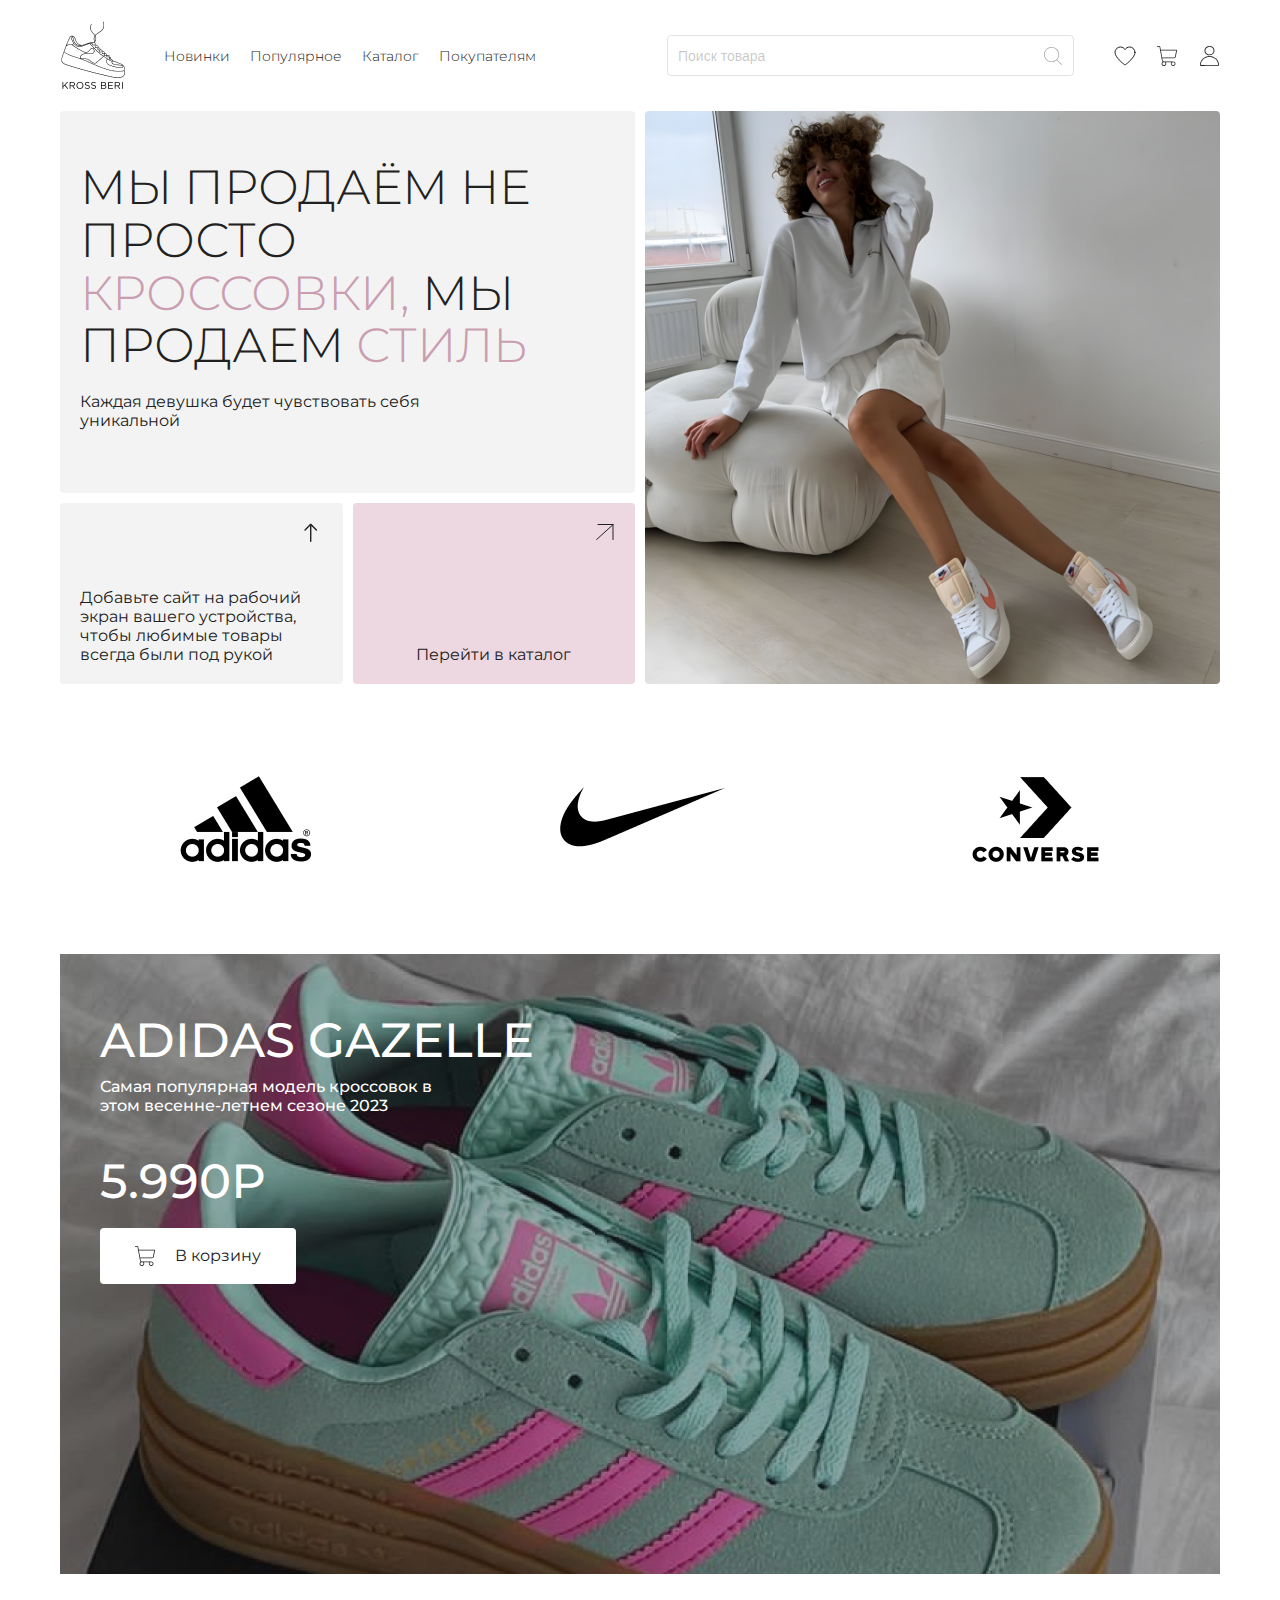
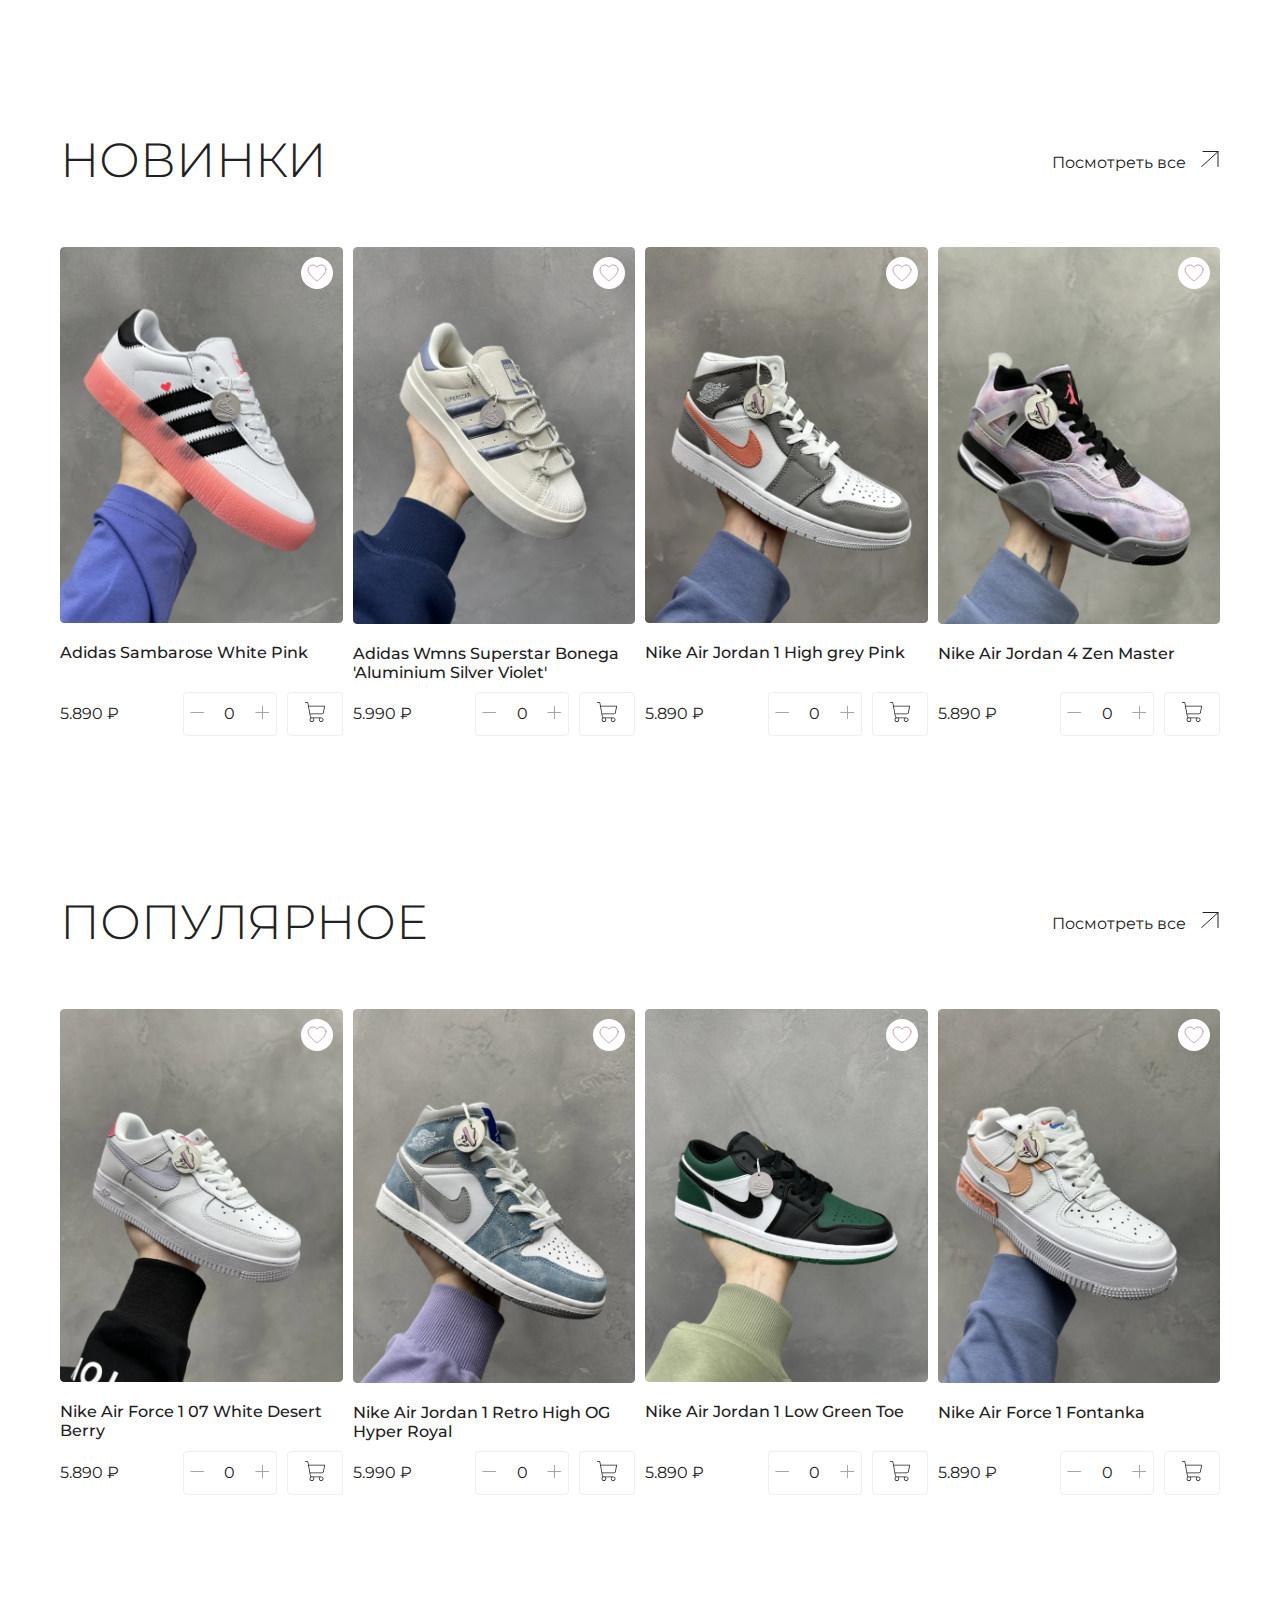
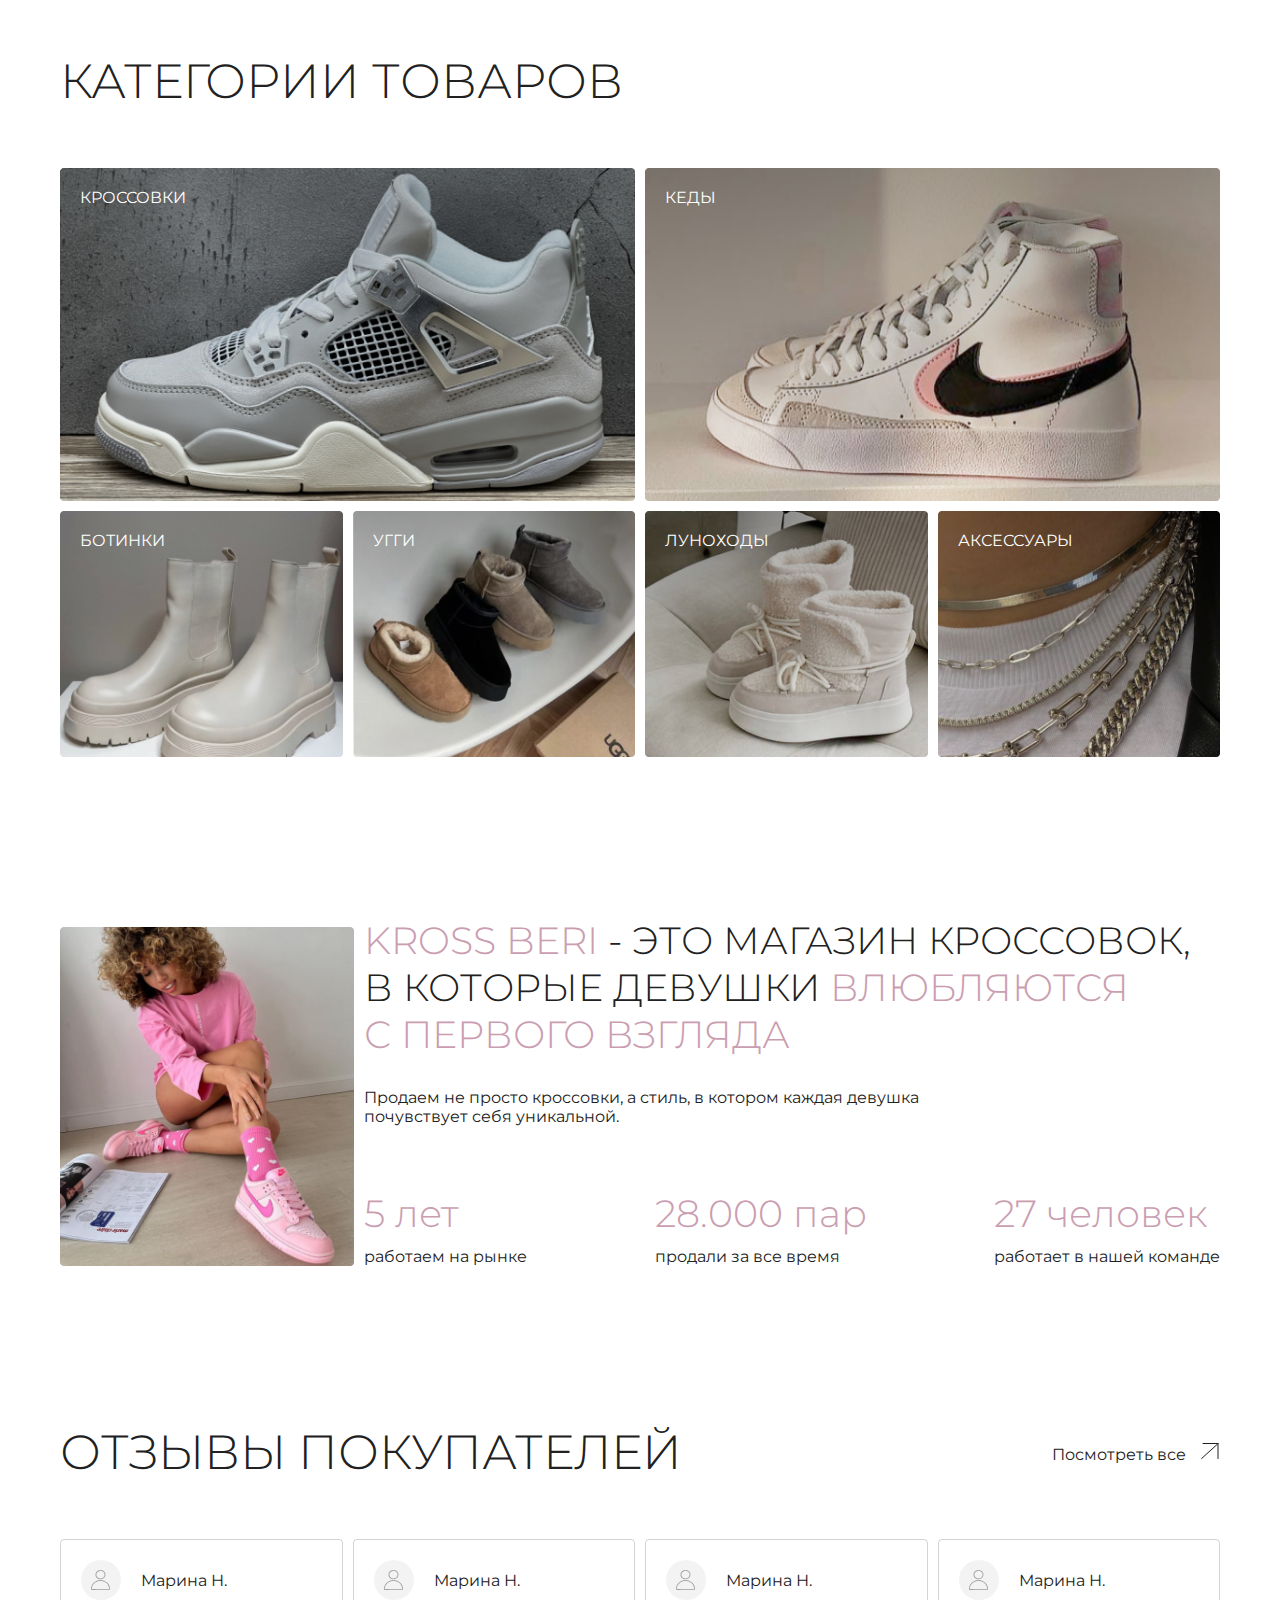
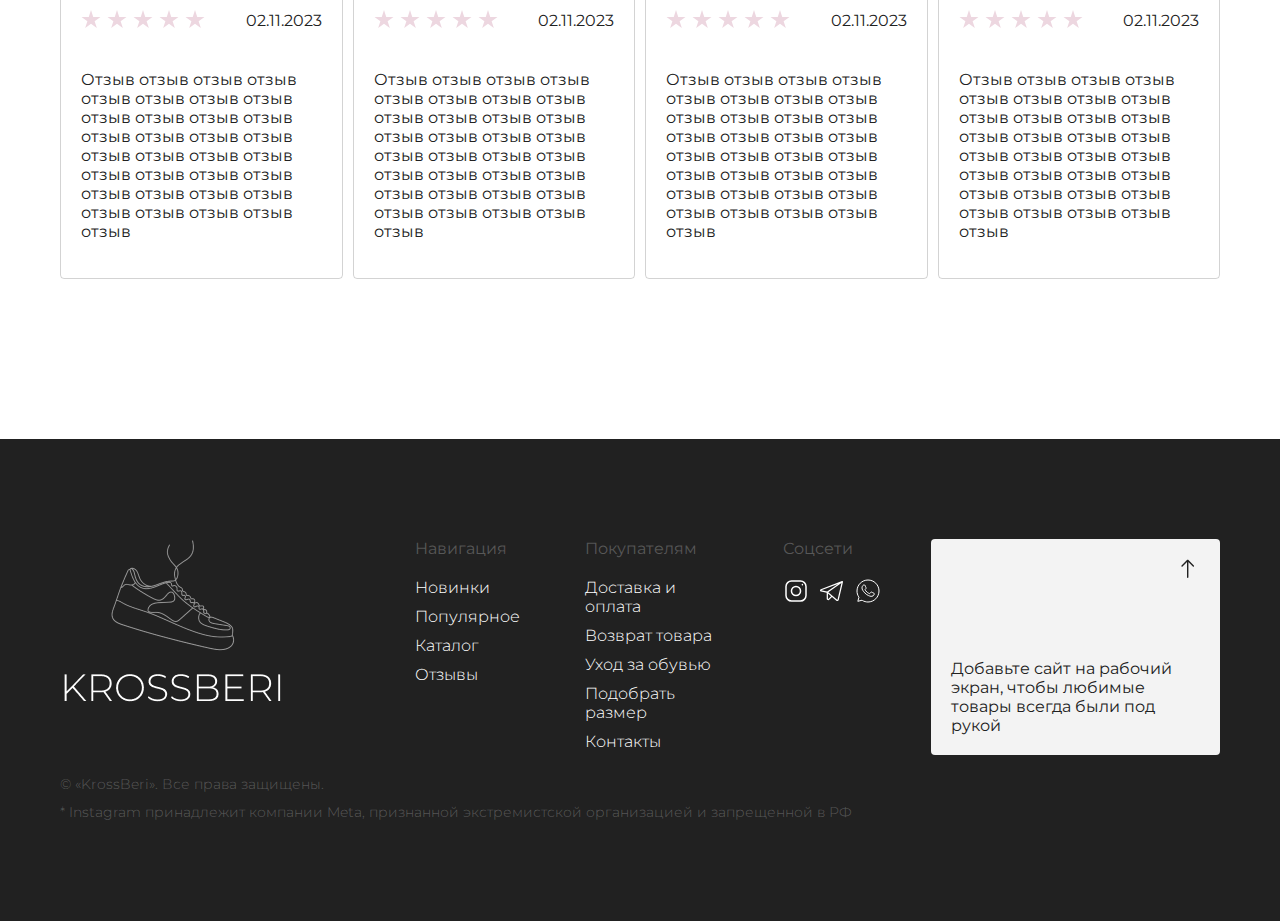
==== commit 48bb8b6d: "день 3 конец" ====
--- a/index.html
+++ b/index.html
@@ -796,6 +796,7 @@
                   </svg>
                </a>
             </div>
+            
             <div class="reviews">
                <div class="review">
                   <div class="review__head">
--- a/assets/css/style.css
+++ b/assets/css/style.css
@@ -86,6 +86,11 @@
     font-size: 14px;
   }
 }
+@media (max-width: 1000px) {
+  body {
+    height: calc(100% + 90px);
+  }
+}
 
 .container {
   margin: 0 auto;
@@ -97,6 +102,12 @@
   .container {
     padding-left: 40px;
     padding-right: 40px;
+  }
+}
+@media (max-width: 700px) {
+  .container {
+    padding-left: 20px;
+    padding-right: 20px;
   }
 }
 
@@ -451,20 +462,22 @@
 }
 .footer {
   margin-top: 160px;
+}
+@media (max-width: 1200px) {
+  .footer {
+    margin-top: 100px;
+  }
+}
+@media (max-width: 700px) {
+  .footer {
+    margin-top: 60px;
+  }
+}
+.footer .footer__wrapper {
   background: #212121;
   color: rgba(255, 255, 255, 0.2509803922);
   padding-top: 100px;
   padding-bottom: 100px;
-}
-@media (max-width: 1200px) {
-  .footer {
-    margin-top: 100px;
-  }
-}
-@media (max-width: 700px) {
-  .footer {
-    margin-top: 60px;
-  }
 }
 .footer .footer__wrapper .footer__content {
   display: flex;
@@ -543,6 +556,9 @@
 }
 @media (max-width: 900px) {
   .footer {
+    padding-bottom: 90px;
+  }
+  .footer .footer__wrapper {
     display: none;
   }
   .footer .footer__wrapper .footer__content .footer__block.footer__block_button {
@@ -673,6 +689,13 @@
   .offer .offer__tiles .offer__tile.offer__tile_img {
     grid-column: 1/3;
     grid-row: 3;
+  }
+  .offer .offer__brands {
+    padding-top: 60px;
+    padding-bottom: 60px;
+  }
+  .offer .offer__brands .offer__brand {
+    max-width: 20%;
   }
 }
 .product .product__content {
@@ -725,11 +748,55 @@
   align-items: center;
   margin-bottom: 60px;
 }
+.gallery .gallery__head .gallery__link {
+  flex-shrink: 0;
+}
 .gallery .gallery__head .gallery__link span {
   margin-right: 10px;
 }
-.gallery .cards .card:last-child {
-  display: none;
+@media (max-width: 950px) {
+  .gallery .gallery__head {
+    margin-bottom: 40px;
+  }
+}
+@media (max-width: 500px) {
+  .gallery .gallery__head {
+    flex-direction: column;
+    align-items: flex-start;
+    margin-bottom: 20px;
+  }
+  .gallery .gallery__head .gallery__link {
+    margin-top: 20px;
+    margin-left: auto;
+  }
+}
+@media (max-width: 950px) {
+  .gallery .cards .card:last-child {
+    display: none;
+  }
+}
+@media (max-width: 800px) {
+  .gallery .cards .card:nth-last-child(-n+2) {
+    display: none;
+  }
+}
+@media (max-width: 1200px) {
+  .gallery .reviews .review:last-child {
+    display: none;
+  }
+}
+@media (max-width: 600px) {
+  .gallery .reviews .review:nth-last-child(-n+2) {
+    display: none;
+  }
+}
+@media (max-width: 550px) {
+  .gallery .reviews .review {
+    display: none;
+  }
+  .gallery .reviews .review:first-child {
+    display: block;
+  }
 }
 
 .cards {
@@ -839,6 +906,16 @@
     grid-template-columns: repeat(3, 1fr);
   }
 }
+@media (max-width: 800px) {
+  .cards {
+    grid-template-columns: repeat(2, 1fr);
+  }
+}
+@media (max-width: 500px) {
+  .cards .card .card__info .card__options .add-to-cart {
+    display: none;
+  }
+}
 .category {
   margin-top: 160px;
 }
@@ -858,6 +935,11 @@
 @media (max-width: 774px) {
   .category .category__title {
     margin-bottom: 48px;
+  }
+}
+@media (max-width: 500px) {
+  .category .category__title {
+    margin-bottom: 20px;
   }
 }
 .category .category__titles {
@@ -885,13 +967,38 @@
 }
 .category .category__titles .category__tile:nth-child(1) {
   grid-column: 1/3;
-  background: #000;
 }
 .category .category__titles .category__tile:nth-child(2) {
   grid-column: 3/5;
-  background: #303030;
-}
-
+}
+
+@media (max-width: 1000px) {
+  .category .category__titles {
+    grid-template-columns: repeat(3, 1fr);
+    grid-template-rows: 1fr, 1fr;
+  }
+  .category .category__titles .category__tile .category__name {
+    top: 8px;
+    left: 8px;
+  }
+  .category .category__titles .category__tile:nth-child(1) {
+    grid-column: inherit;
+  }
+  .category .category__titles .category__tile:nth-child(2) {
+    grid-column: inherit;
+    background: #303030;
+  }
+}
+@media (max-width: 500px) {
+  .category .category__titles {
+    grid-template-columns: repeat(2, 1fr);
+    grid-template-rows: repeat(3, 1fr);
+  }
+  .category .category__titles .category__tile .category__name {
+    top: 8px;
+    left: 8px;
+  }
+}
 .stats {
   margin-top: 160px;
   display: grid;
@@ -968,6 +1075,41 @@
     grid-row-gap: 24px;
   }
 }
+@media (max-width: 750px) {
+  .stats {
+    grid-template-columns: 1fr;
+    grid-template-rows: auto auto auto;
+    grid-gap: unset;
+  }
+  .stats .stats__img {
+    height: 100%;
+    grid-column: unset;
+    grid-row: 3;
+    width: 100%;
+  }
+  .stats .stats__title {
+    grid-column: unset;
+    grid-row: 1;
+    margin-bottom: 16px;
+    font-size: 28px;
+  }
+  .stats .stats__content {
+    grid-column: unset;
+    grid-row: 2;
+    padding-bottom: 32px;
+  }
+  .stats .stats__content .stats__list {
+    display: grid;
+    grid-template-columns: 1fr;
+    grid-row-gap: 16px;
+  }
+  .stats .stats__content .stats__list .stats__item .stats__value {
+    font-size: 28px;
+  }
+  .stats .stats__content .stats__list .stats__item .stats__name {
+    font-size: 13px;
+  }
+}
 .reviews {
   display: grid;
   grid-template-columns: repeat(4, 1fr);
@@ -1003,6 +1145,16 @@
   }
   .reviews .review:last-child {
     display: none;
+  }
+}
+@media (max-width: 750px) {
+  .reviews {
+    grid-template-columns: repeat(2, 1fr);
+  }
+}
+@media (max-width: 550px) {
+  .reviews {
+    grid-template-columns: repeat(1, 1fr);
   }
 }
 .filters {
